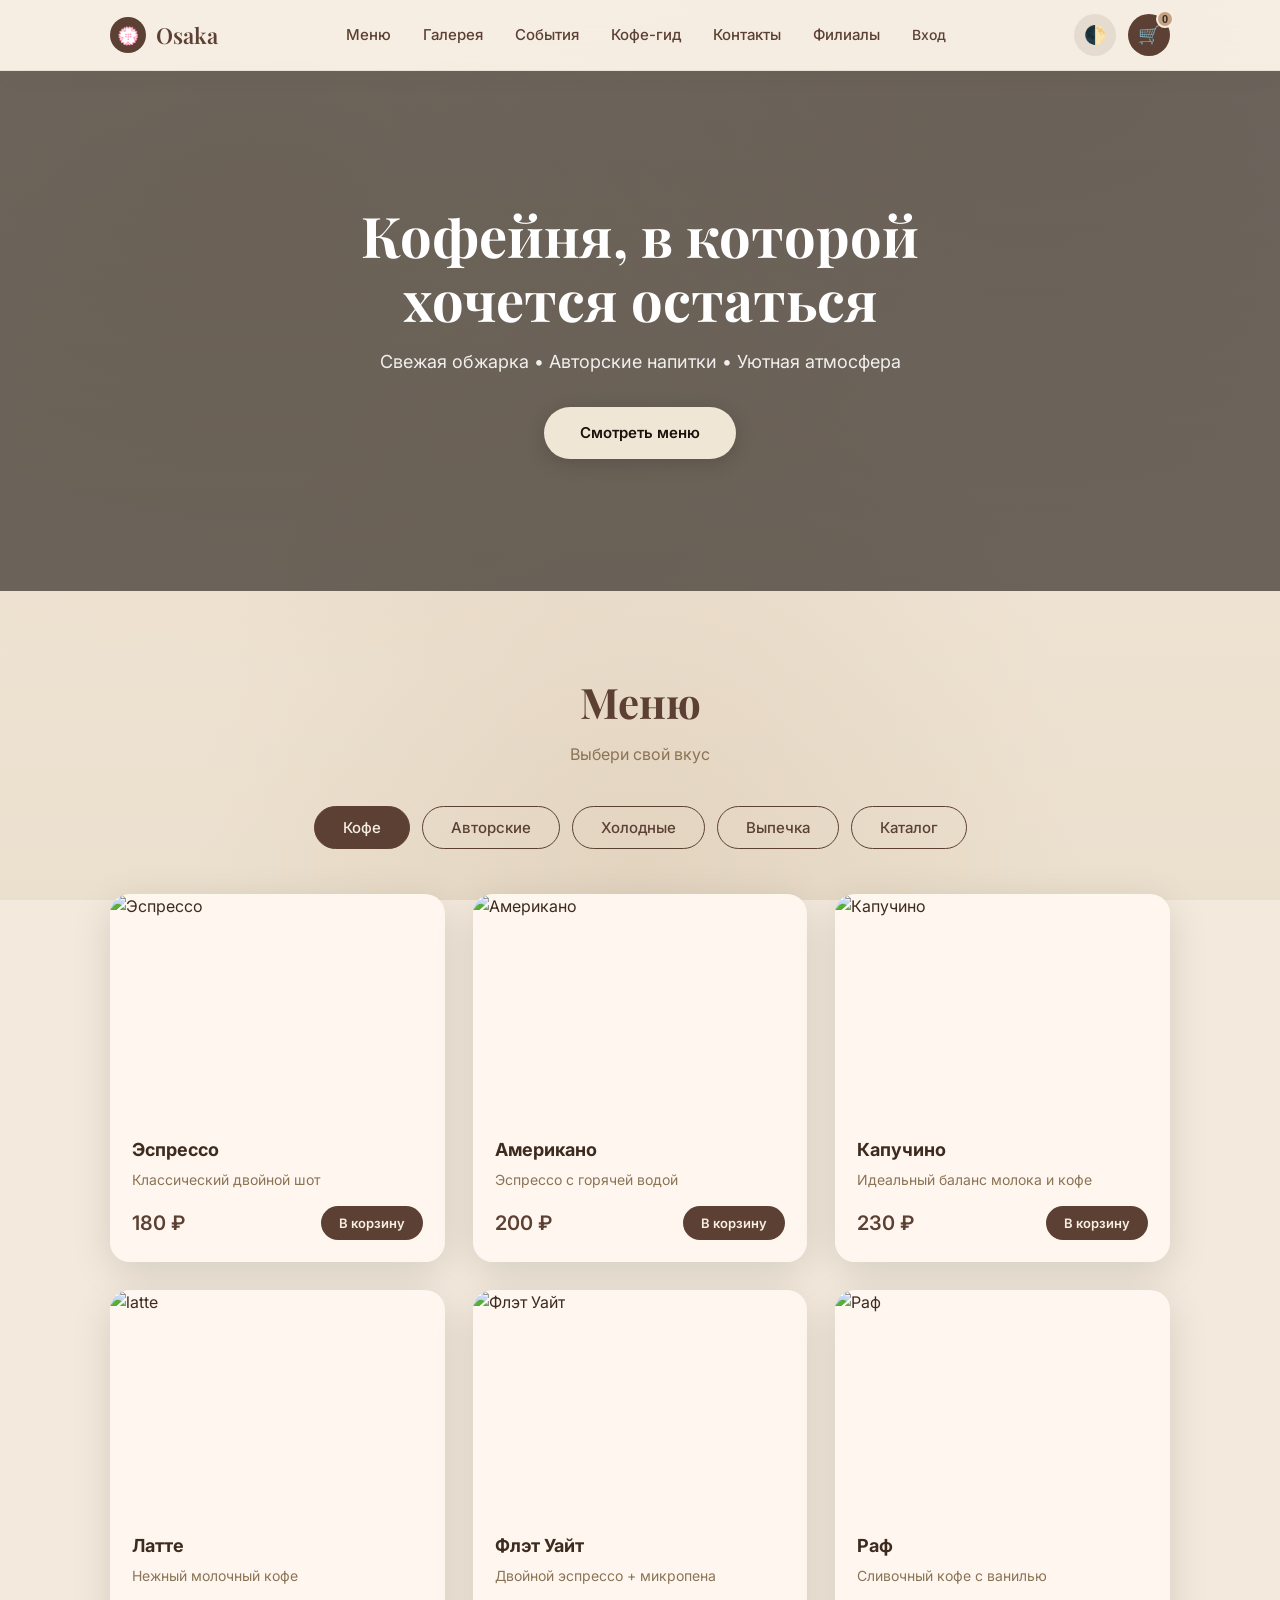
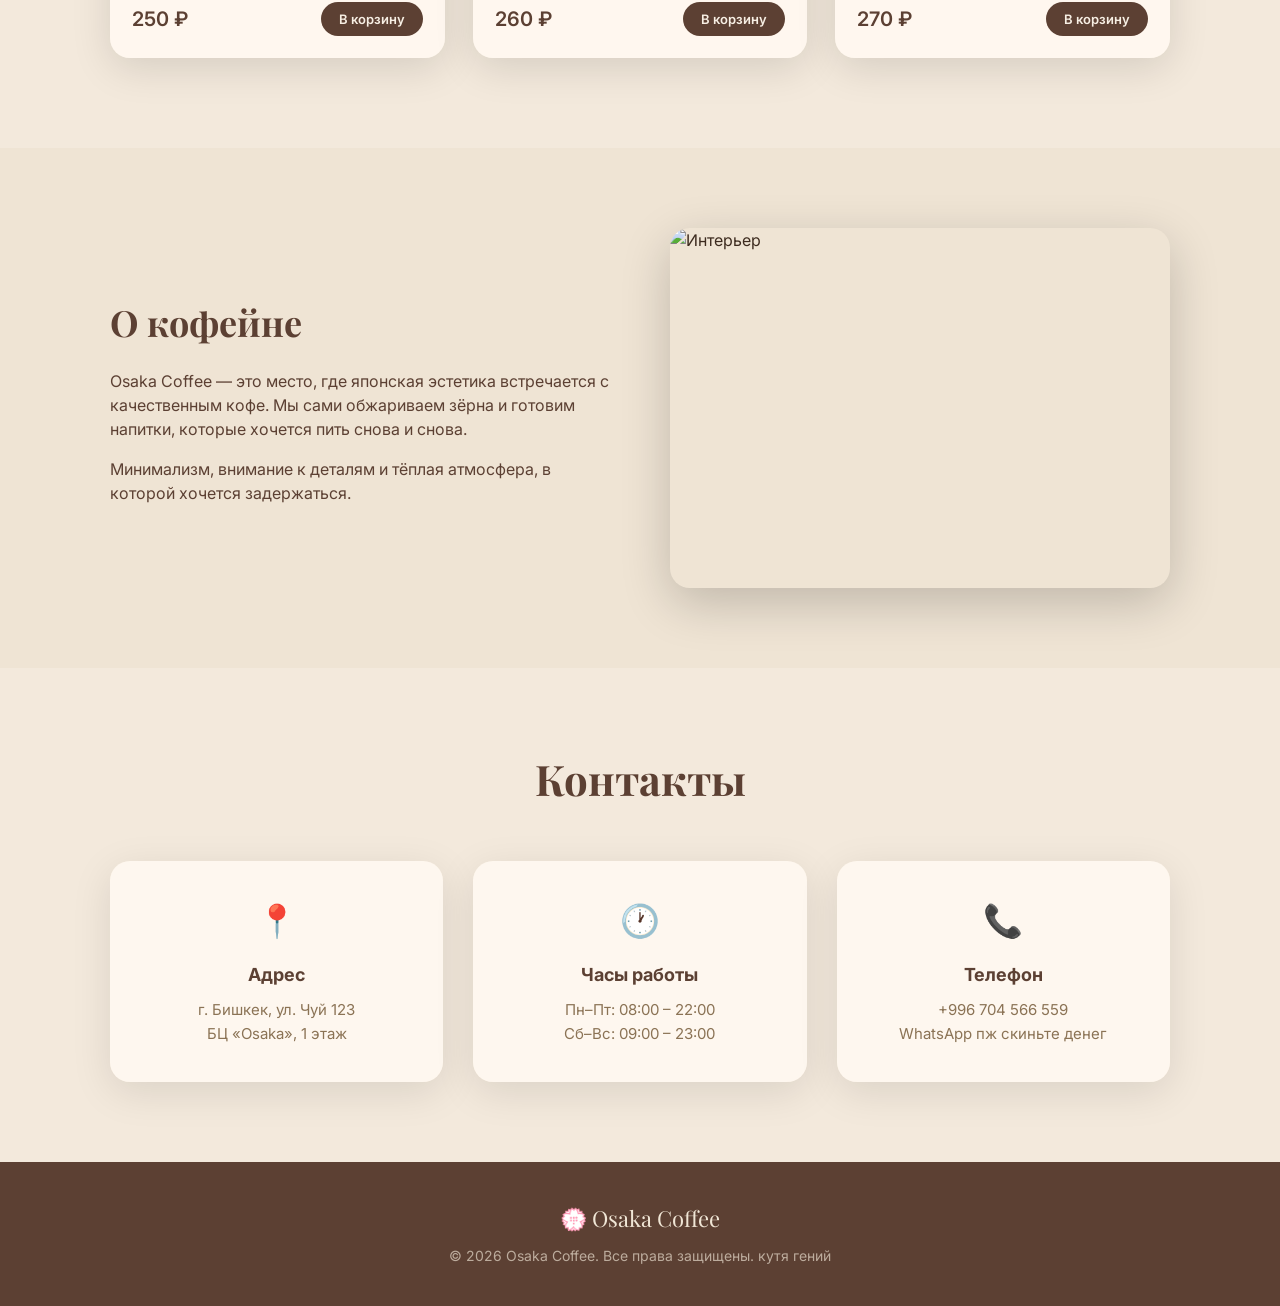
==== index.html @ 957a62d0 "Add login link to navigation in index.html" ====
<!-- работали Эрлан и Кутя-->
<!DOCTYPE html>
<html lang="ru">
<head>
    <meta charset="UTF-8">
    <meta name="viewport" content="width=device-width, initial-scale=1.0">
    <title>Osaka Coffee</title>
    <link href="https://fonts.googleapis.com/css2?family=Playfair+Display:wght@500;600;700&family=Inter:wght@400;500;600&display=swap" rel="stylesheet">
    <link rel="stylesheet" href="style.css">
</head>
<body class="light">

    <!-- Шапка -->
    <header class="header">
        <div class="container header-inner">
            <a href="#" class="logo" id="logo">
                <div class="logo-icon">💮</div>
                <div class="logo-text">Osaka</div>
            </a>

           <nav class="nav" id="nav">
                <a href="#menu" class="nav-link">Меню</a>
                <a href="gallery.html" class="nav-link">Галерея</a>
                <a href="events.html" class="nav-link">События</a>
                <a href="guide.html" class="nav-link">Кофе-гид</a>
                <a href="#contacts" class="nav-link">Контакты</a>
               <a href="branches.html" class="nav-link">Филиалы</a>
               <a href="login.html" class="nav-link" id="auth-link" style="font-size:14px;">Вход</a>
            </nav>

            <div class="header-right">
                <button class="theme-btn" id="theme-btn" title="Сменить тему">🌓</button>

                <button class="cart-btn" id="cart-btn">
                    <span>🛒</span>
                    <span class="cart-count" id="cart-count">0</span>
                </button>

                <button class="burger" id="burger" aria-label="Меню">
                    <span></span>
                    <span></span>
                    <span></span>
                </button>
            </div>
        </div>
    </header>

    <section class="hero">
        <div class="container hero-content">
            <h1><strong>Кофейня, в которой<br>хочется остаться</strong></h1>
            <p>Свежая обжарка • Авторские напитки • Уютная атмосфера</p>
            <a href="#menu" class="btn btn-primary">Смотреть меню</a>
        </div>
    </section>

    <section class="menu-section" id="menu">
        <div class="container">
            <h2 class="section-title">Меню</h2>
            <p class="section-subtitle">Выбери свой вкус</p>

            <div class="tabs">
                <button class="tab active" data-tab="coffee">Кофе</button>
                <button class="tab" data-tab="signature">Авторские</button>
                <button class="tab" data-tab="cold">Холодные</button>
                <button class="tab" data-tab="food">Выпечка</button>
                <button class="tab" data-tab="catalog">Каталог</button>
            </div>

            <!-- Кофе -->
            <div class="tab-content active" id="coffee">
                <div class="menu-grid">
                    <div class="card" data-name="Эспрессо" data-desc="Классический двойной шот эспрессо. Насыщенный, плотный, с богатой крема." data-price="180 ₽" data-img="https://images.unsplash.com/photo-1514432324607-a09d9b4aefdd?w=800&h=800&fit=crop">
                        <div class="card-img"><img src="https://images.unsplash.com/photo-1514432324607-a09d9b4aefdd?w=800&h=800&fit=crop" alt="Эспрессо"></div>
                        <div class="card-body">
                            <h3>Эспрессо</h3>
                            <p>Классический двойной шот</p>
                            <div class="card-footer">
                                <div class="price">180 ₽</div>
                                <button class="btn btn-sm add-to-cart">В корзину</button>
                            </div>
                        </div>
                    </div>

                    <div class="card" data-name="Американо" data-desc="Эспрессо, разбавленный горячей водой. Мягкий и чистый вкус." data-price="200 ₽" data-img="https://images.unsplash.com/photo-1497935586351-b67a49e012bf?w=800&h=800&fit=crop">
                        <div class="card-img"><img src="https://images.unsplash.com/photo-1497935586351-b67a49e012bf?w=800&h=800&fit=crop" alt="Американо"></div>
                        <div class="card-body">
                            <h3>Американо</h3>
                            <p>Эспрессо с горячей водой</p>
                            <div class="card-footer">
                                <div class="price">200 ₽</div>
                                <button class="btn btn-sm add-to-cart">В корзину</button>
                            </div>
                        </div>
                    </div>

                    <div class="card" data-name="Капучино" data-desc="Идеальный баланс эспрессо, молока и нежной пены." data-price="230 ₽" data-img="https://images.unsplash.com/photo-1572442388796-11668a67e53d?w=800&h=800&fit=crop">
                        <div class="card-img"><img src="https://images.unsplash.com/photo-1572442388796-11668a67e53d?w=800&h=800&fit=crop" alt="Капучино"></div>
                        <div class="card-body">
                            <h3>Капучино</h3>
                            <p>Идеальный баланс молока и кофе</p>
                            <div class="card-footer">
                                <div class="price">230 ₽</div>
                                <button class="btn btn-sm add-to-cart">В корзину</button>
                            </div>
                        </div>
                    </div>

                    <div class="card" data-name="Латте" data-desc="Мягкий и сливочный. Больше молока, меньше интенсивности." data-price="250 ₽" data-img="https://6ad4bf07106919c03a914ec5.imgix.net/sandbox/images%20(5).jfif?h=1068">
                        <div class="card-img"><img src="https://6ad4bf07106919c03a914ec5.imgix.net/sandbox/images%20(5).jfif?h=1068" alt="latte" height="1068" /></div>
                        <div class="card-body">
                            <h3>Латте</h3>
                            <p>Нежный молочный кофе</p>
                            <div class="card-footer">
                                <div class="price">250 ₽</div>
                                <button class="btn btn-sm add-to-cart">В корзину</button>
                            </div>
                        </div>
                    </div>

                    <div class="card" data-name="Флэт Уайт" data-desc="Двойной эспрессо и тонкая бархатистая микропена." data-price="260 ₽" data-img="https://images.unsplash.com/photo-1541167760496-1628856ab772?w=800&h=800&fit=crop">
                        <div class="card-img"><img src="https://images.unsplash.com/photo-1541167760496-1628856ab772?w=800&h=800&fit=crop" alt="Флэт Уайт"></div>
                        <div class="card-body">
                            <h3>Флэт Уайт</h3>
                            <p>Двойной эспрессо + микропена</p>
                            <div class="card-footer">
                                <div class="price">260 ₽</div>
                                <button class="btn btn-sm add-to-cart">В корзину</button>
                            </div>
                        </div>
                    </div>

                    <div class="card" data-name="Раф" data-desc="Сливочный кофе с ванилью. Готовится на основе эспрессо и сливок." data-price="270 ₽" data-img="https://images.unsplash.com/photo-1570968915860-54d5c301fa9f?w=800&h=800&fit=crop">
                        <div class="card-img"><img src="https://images.unsplash.com/photo-1570968915860-54d5c301fa9f?w=800&h=800&fit=crop" alt="Раф"></div>
                        <div class="card-body">
                            <h3>Раф</h3>
                            <p>Сливочный кофе с ванилью</p>
                            <div class="card-footer">
                                <div class="price">270 ₽</div>
                                <button class="btn btn-sm add-to-cart">В корзину</button>
                            </div>
                        </div>
                    </div>
                </div>
            </div>

            <!-- Авторские -->
            <div class="tab-content" id="signature">
                <div class="menu-grid">
                    <div class="card" data-name="Латте «Карамель»" data-desc="Латте с домашней солёной карамелью. Сладкий и глубокий вкус." data-price="280 ₽" data-img="https://images.unsplash.com/photo-1572442388796-11668a67e53d?w=800&h=800&fit=crop">
                        <div class="card-img"><img src="https://images.unsplash.com/photo-1572442388796-11668a67e53d?w=800&h=800&fit=crop" alt="Латте Карамель"></div>
                        <div class="card-body">
                            <h3>Латте «Карамель»</h3>
                            <p>С домашней солёной карамелью</p>
                            <div class="card-footer">
                                <div class="price">280 ₽</div>
                                <button class="btn btn-sm add-to-cart">В корзину</button>
                            </div>
                        </div>
                    </div>

                    <div class="card" data-name="Мокко" data-desc="Эспрессо, молоко и настоящий шоколад." data-price="300 ₽" data-img="https://6ad4bf07106919c03a914ec5.imgix.net/sandbox/images%20(4).jfif?h=1068" height="1068">
                        <div class="card-img"><img src="https://6ad4bf07106919c03a914ec5.imgix.net/sandbox/images%20(4).jfif?h=1068" height="1068"  alt="Мокко"></div>
                        <div class="card-body">
                            <h3>Мокко</h3>
                            <p>Эспрессо, молоко и шоколад</p>
                            <div class="card-footer">
                                <div class="price">300 ₽</div>
                                <button class="btn btn-sm add-to-cart">В корзину</button>
                            </div>
                        </div>
                    </div>

                    <div class="card" data-name="Матча Латте" data-desc="Японский чай матча премиум с молоком." data-price="290 ₽" data-img="https://images.unsplash.com/photo-1536256263959-770b48d82b0a?w=800&h=800&fit=crop">
                        <div class="card-img"><img src="https://images.unsplash.com/photo-1536256263959-770b48d82b0a?w=800&h=800&fit=crop" alt="Матча Латте"></div>
                        <div class="card-body">
                            <h3>Матча Латте</h3>
                            <p>Японский чай матча премиум</p>
                            <div class="card-footer">
                                <div class="price">290 ₽</div>
                                <button class="btn btn-sm add-to-cart">В корзину</button>
                            </div>
                        </div>
                    </div>

                    <div class="card" data-name="Лавандовый Раф" data-desc="Сливочный раф с натуральной лавандой." data-price="310 ₽" data-img="https://images.unsplash.com/photo-1461023058943-07fcbe16d735?w=800&h=800&fit=crop">
                        <div class="card-img"><img src="https://images.unsplash.com/photo-1461023058943-07fcbe16d735?w=800&h=800&fit=crop" alt="Лавандовый Раф"></div>
                        <div class="card-body">
                            <h3>Лавандовый Раф</h3>
                            <p>С лавандовым сиропом</p>
                            <div class="card-footer">
                                <div class="price">310 ₽</div>
                                <button class="btn btn-sm add-to-cart">В корзину</button>
                            </div>
                        </div>
                    </div>
                </div>
            </div>

            <!-- Холодные -->
            <div class="tab-content" id="cold">
                <div class="menu-grid">
                    <div class="card" data-name="Айс Латте" data-desc="Холодный латте со льдом. Лёгкий и освежающий." data-price="270 ₽" data-img="https://images.unsplash.com/photo-1517701550927-30cf4ba1dba5?w=800&h=800&fit=crop">
                        <div class="card-img"><img src="https://images.unsplash.com/photo-1517701550927-30cf4ba1dba5?w=800&h=800&fit=crop" alt="Айс Латте"></div>
                        <div class="card-body">
                            <h3>Айс Латте</h3>
                            <p>Холодный латте со льдом</p>
                            <div class="card-footer">
                                <div class="price">270 ₽</div>
                                <button class="btn btn-sm add-to-cart">В корзину</button>
                            </div>
                        </div>
                    </div>

                    <div class="card" data-name="Бамбл" data-desc="Эспрессо + апельсиновый сок + лёд." data-price="290 ₽" data-img="https://images.unsplash.com/photo-1556679343-c7306c1976bc?w=800&h=800&fit=crop">
                        <div class="card-img"><img src="https://images.unsplash.com/photo-1556679343-c7306c1976bc?w=800&h=800&fit=crop" alt="Бамбл"></div>
                        <div class="card-body">
                            <h3>Бамбл</h3>
                            <p>Эспрессо и апельсиновый сок</p>
                            <div class="card-footer">
                                <div class="price">290 ₽</div>
                                <button class="btn btn-sm add-to-cart">В корзину</button>
                            </div>
                        </div>
                    </div>

                    <div class="card" data-name="Эспрессо Тоник" data-desc="Эспрессо с тоником и льдом. Горько-свежий." data-price="280 ₽" data-img="https://images.unsplash.com/photo-1495474472287-4d71bcdd2085?w=800&h=800&fit=crop">
                        <div class="card-img"><img src="https://images.unsplash.com/photo-1495474472287-4d71bcdd2085?w=800&h=800&fit=crop" alt="Эспрессо Тоник"></div>
                        <div class="card-body">
                            <h3>Эспрессо Тоник</h3>
                            <p>Кофе с тоником</p>
                            <div class="card-footer">
                                <div class="price">280 ₽</div>
                                <button class="btn btn-sm add-to-cart">В корзину</button>
                            </div>
                        </div>
                    </div>

                    <div class="card" data-name="Колд Брю" data-desc="Холодное заваривание 12 часов. Мягкий и сладковатый." data-price="300 ₽" data-img="https://6ad4bf07106919c03a914ec5.imgix.net/sandbox/images%20(6).jfif?h=1068">
                        <div class="card-img"><img src="https://6ad4bf07106919c03a914ec5.imgix.net/sandbox/images%20(6).jfif?h=1068" alt="cold brew" height="1068" /></div>
                        <div class="card-body">
                            <h3>Колд Брю</h3>
                            <p>Холодное заваривание 12 часов</p>
                            <div class="card-footer">
                                <div class="price">300 ₽</div>
                                <button class="btn btn-sm add-to-cart">В корзину</button>
                            </div>
                        </div>
                    </div>
                </div>
            </div>

            <!-- Выпечка -->
<div class="tab-content" id="food">
    <div class="menu-grid">

        <div class="card" data-name="Круассан классический" data-desc="Свежий слоёный круассан с хрустящей корочкой. Идеально к утреннему кофе." data-price="190 ₽" data-img="https://images.unsplash.com/photo-1555507036-ab1f4038808a?w=800&h=800&fit=crop">
            <div class="card-img"><img src="https://images.unsplash.com/photo-1555507036-ab1f4038808a?w=800&h=800&fit=crop" alt="Круассан"></div>
            <div class="card-body">
                <h3>Круассан классический</h3>
                <p>Свежая выпечка</p>
                <div class="card-footer">
                    <div class="price">190 ₽</div>
                    <button class="btn btn-sm add-to-cart">В корзину</button>
                </div>
            </div>
        </div>

        <div class="card" data-name="Круассан с миндалём" data-desc="Круассан с миндальным кремом и лепестками миндаля." data-price="240 ₽" data-img="https://images.unsplash.com/photo-1623334044303-241021148421?w=800&h=800&fit=crop">
            <div class="card-img"><img src="https://6ad4bf07106919c03a914ec5.imgix.net/sandbox/images%20(7).jfif" alt="Миндальный круассан"></div>
            <div class="card-body">
                <h3>Круассан с миндалём</h3>
                <p>С миндальным кремом</p>
                <div class="card-footer">
                    <div class="price">240 ₽</div>
                    <button class="btn btn-sm add-to-cart">В корзину</button>
                </div>
            </div>
        </div>

        <div class="card" data-name="Синабон" data-desc="Мягкая булочка с корицей и сливочной глазурью." data-price="260 ₽" data-img="https://images.unsplash.com/photo-1509365465985-25d11c17e812?w=800&h=800&fit=crop">
            <div class="card-img"><img src="https://images.unsplash.com/photo-1509365465985-25d11c17e812?w=800&h=800&fit=crop" alt="Синабон"></div>
            <div class="card-body">
                <h3>Синабон</h3>
                <p>С корицей и глазурью</p>
                <div class="card-footer">
                    <div class="price">260 ₽</div>
                    <button class="btn btn-sm add-to-cart">В корзину</button>
                </div>
            </div>
        </div>

        <div class="card" data-name="Чизкейк Нью-Йорк" data-desc="Классический плотный чизкейк на песочной основе." data-price="320 ₽" data-img="https://images.unsplash.com/photo-1533134242443-d4fd215305ad?w=800&h=800&fit=crop">
            <div class="card-img"><img src="https://images.unsplash.com/photo-1533134242443-d4fd215305ad?w=800&h=800&fit=crop" alt="Чизкейк"></div>
            <div class="card-body">
                <h3>Чизкейк Нью-Йорк</h3>
                <p>Классический</p>
                <div class="card-footer">
                    <div class="price">320 ₽</div>
                    <button class="btn btn-sm add-to-cart">В корзину</button>
                </div>
            </div>
        </div>

        <div class="card" data-name="Брауни" data-desc="Шоколадный брауни с хрустящей корочкой и влажной серединой." data-price="220 ₽" data-img="https://images.unsplash.com/photo-1606313564200-e75d5e30476c?w=800&h=800&fit=crop">
            <div class="card-img"><img src="https://images.unsplash.com/photo-1606313564200-e75d5e30476c?w=800&h=800&fit=crop" alt="Брауни"></div>
            <div class="card-body">
                <h3>Брауни</h3>
                <p>Шоколадный</p>
                <div class="card-footer">
                    <div class="price">220 ₽</div>
                    <button class="btn btn-sm add-to-cart">В корзину</button>
                </div>
            </div>
        </div>

        <div class="card" data-name="Тирамису" data-desc="Классический итальянский десерт с маскарпоне и кофейной пропиткой." data-price="340 ₽" data-img="https://images.unsplash.com/photo-1571877227200-a0d98ea607e9?w=800&h=800&fit=crop">
            <div class="card-img"><img src="https://images.unsplash.com/photo-1571877227200-a0d98ea607e9?w=800&h=800&fit=crop" alt="Тирамису"></div>
            <div class="card-body">
                <h3>Тирамису</h3>
                <p>С маскарпоне</p>
                <div class="card-footer">
                    <div class="price">340 ₽</div>
                    <button class="btn btn-sm add-to-cart">В корзину</button>
                </div>
            </div>
        </div>

        <div class="card" data-name="Маффин черничный" data-desc="Нежный маффин с сочной черникой. Идеально к капучино." data-price="210 ₽" data-img="https://images.unsplash.com/photo-1607958996333-41aef7caefaa?w=800&h=800&fit=crop">
            <div class="card-img"><img src="https://images.unsplash.com/photo-1607958996333-41aef7caefaa?w=800&h=800&fit=crop" alt="Маффин"></div>
            <div class="card-body">
                <h3>Маффин черничный</h3>
                <p>С черникой</p>
                <div class="card-footer">
                    <div class="price">210 ₽</div>
                    <button class="btn btn-sm add-to-cart">В корзину</button>
                </div>
            </div>
        </div>

        <div class="card" data-name="Печенье шоколадное" data-desc="Хрустящее печенье с кусочками тёмного шоколада." data-price="150 ₽" data-img="https://images.unsplash.com/photo-1499636136210-6f4ee915583e?w=800&h=800&fit=crop">
            <div class="card-img"><img src="https://images.unsplash.com/photo-1499636136210-6f4ee915583e?w=800&h=800&fit=crop" alt="Печенье"></div>
            <div class="card-body">
                <h3>Печенье шоколадное</h3>
                <p>С кусочками шоколада</p>
                <div class="card-footer">
                    <div class="price">150 ₽</div>
                    <button class="btn btn-sm add-to-cart">В корзину</button>
                </div>
            </div>
        </div>

        <div class="card" data-name="Сэндвич с курицей" data-desc="Свежий сэндвич с курицей, овощами и соусом на чиабатте." data-price="290 ₽" data-img="https://images.unsplash.com/photo-1528735602780-2552fd46c7af?w=800&h=800&fit=crop">
            <div class="card-img"><img src="https://images.unsplash.com/photo-1528735602780-2552fd46c7af?w=800&h=800&fit=crop" alt="Сэндвич"></div>
            <div class="card-body">
                <h3>Сэндвич с курицей</h3>
                <p>На чиабатте</p>
                <div class="card-footer">
                    <div class="price">290 ₽</div>
                    <button class="btn btn-sm add-to-cart">В корзину</button>
                </div>
            </div>
        </div>

        <div class="card" data-name="Авокадо тост" data-desc="Тост с авокадо, яйцом пашот и микрозеленью." data-price="310 ₽" data-img="https://images.unsplash.com/photo-1482049016688-2d3e1b311543?w=800&h=800&fit=crop">
            <div class="card-img"><img src="https://images.unsplash.com/photo-1482049016688-2d3e1b311543?w=800&h=800&fit=crop" alt="Авокадо тост"></div>
            <div class="card-body">
                <h3>Авокадо тост</h3>
                <p>С яйцом пашот</p>
                <div class="card-footer">
                    <div class="price">310 ₽</div>
                    <button class="btn btn-sm add-to-cart">В корзину</button>
                </div>
            </div>
        </div>

        <div class="card" data-name="Панкейки" data-desc="Пышные панкейки с кленовым сиропом и ягодами." data-price="280 ₽" data-img="https://images.unsplash.com/photo-1567620905732-2d1ec7ab7445?w=800&h=800&fit=crop">
            <div class="card-img"><img src="https://images.unsplash.com/photo-1567620905732-2d1ec7ab7445?w=800&h=800&fit=crop" alt="Панкейки"></div>
            <div class="card-body">
                <h3>Панкейки</h3>
                <p>С ягодами и сиропом</p>
                <div class="card-footer">
                    <div class="price">280 ₽</div>
                    <button class="btn btn-sm add-to-cart">В корзину</button>
                </div>
            </div>
        </div>

        <div class="card" data-name="Французский тост" data-desc="Французский тост с карамелизированными бананами." data-price="270 ₽" data-img="https://images.unsplash.com/photo-1484723091739-30a097e8f929?w=800&h=800&fit=crop">
            <div class="card-img"><img src="https://images.unsplash.com/photo-1484723091739-30a097e8f929?w=800&h=800&fit=crop" alt="Французский тост"></div>
            <div class="card-body">
                <h3>Французский тост</h3>
                <p>С бананами</p>
                <div class="card-footer">
                    <div class="price">270 ₽</div>
                    <button class="btn btn-sm add-to-cart">В корзину</button>
                </div>
            </div>
        </div>

    </div>
</div>
            <!-- Каталог -->
            <div class="tab-content" id="catalog">
                <div class="menu-grid">
                    <div class="card" data-name="Эфиопия Yirgacheffe" data-desc="Светлая обжарка. Цветочные ноты, цитрус и высокая кислотность." data-price="890 ₽" data-img="https://6ad4bf07106919c03a914ec5.imgix.net/sandbox/ethiopian-yirgacheffe-coffee-strength-3-medium-roastbrown-bear-coffeebrowbeth8227-566747.webp?h=1068">
                        <div class="card-img"><img src="https://6ad4bf07106919c03a914ec5.imgix.net/sandbox/ethiopian-yirgacheffe-coffee-strength-3-medium-roastbrown-bear-coffeebrowbeth8227-566747.webp?h=1068" alt="зерна эфиопия" height="1068" /></div>
                        <div class="card-body">
                            <h3>Эфиопия Yirgacheffe</h3>
                            <p>250 г • Светлая обжарка</p>
                            <div class="card-footer">
                                <div class="price">890 ₽</div>
                                <button class="btn btn-sm add-to-cart">В корзину</button>
                            </div>
                        </div>
                    </div>

                    <div class="card" data-name="Колумбия Supremo" data-desc="Средняя обжарка. Шоколад, орех и карамель." data-price="790 ₽" data-img="https://images.unsplash.com/photo-1447933601403-0c6688de566e?w=800&h=800&fit=crop">
                        <div class="card-img"><img src="https://images.unsplash.com/photo-1447933601403-0c6688de566e?w=800&h=800&fit=crop" alt="Колумбия"></div>
                        <div class="card-body">
                            <h3>Колумбия Supremo</h3>
                            <p>250 г • Средняя обжарка</p>
                            <div class="card-footer">
                                <div class="price">790 ₽</div>
                                <button class="btn btn-sm add-to-cart">В корзину</button>
                            </div>
                        </div>
                    </div>

                    <div class="card" data-name="Бразилия Santos" data-desc="Тёмная обжарка. Плотный, с нотами какао." data-price="720 ₽" data-img="https://images.unsplash.com/photo-1610889556528-9a770e32642f?w=800&h=800&fit=crop">
                        <div class="card-img"><img src="https://images.unsplash.com/photo-1610889556528-9a770e32642f?w=800&h=800&fit=crop" alt="Бразилия"></div>
                        <div class="card-body">
                            <h3>Бразилия Santos</h3>
                            <p>250 г • Тёмная обжарка</p>
                            <div class="card-footer">
                                <div class="price">720 ₽</div>
                                <button class="btn btn-sm add-to-cart">В корзину</button>
                            </div>
                        </div>
                    </div>

                    <div class="card" data-name="Сироп «Ваниль»" data-desc="Натуральный ванильный сироп." data-price="450 ₽" data-img="https://6ad4bf07106919c03a914ec5.imgix.net/sandbox/syrup-vanilla-1.png?h=1068">
                        <div class="card-img"><img src="https://6ad4bf07106919c03a914ec5.imgix.net/sandbox/syrup-vanilla-1.png?h=1068" alt="Сироп Ваниль"></div>
                        <div class="card-body">
                            <h3>Сироп «Ваниль»</h3>
                            <p>1 л • Натуральный</p>
                            <div class="card-footer">
                                <div class="price">450 ₽</div>
                                <button class="btn btn-sm add-to-cart">В корзину</button>
                            </div>
                        </div>
                    </div>

                    <div class="card" data-name="Сироп «Карамель»" data-desc="Солёная карамель." data-price="480 ₽" data-img="https://6ad4bf07106919c03a914ec5.imgix.net/sandbox/images%20(1).jfif?h=1068" alt="caramel syrop" height="1068">
                        <div class="card-img"><img src="https://6ad4bf07106919c03a914ec5.imgix.net/sandbox/images%20(1).jfif?h=1068" alt="caramel syrop" height="1068" /></div>
                        <div class="card-body">
                            <h3>Сироп «Карамель»</h3>
                            <p>1 л • Солёная карамель</p>
                            <div class="card-footer">
                                <div class="price">480 ₽</div>
                                <button class="btn btn-sm add-to-cart">В корзину</button>
                            </div>
                        </div>
                    </div>

                    <div class="card" data-name="Матча премиум" data-desc="Церемониальный японский матча." data-price="1200 ₽" data-img="https://6ad4bf07106919c03a914ec5.imgix.net/sandbox/images%20(3).jfif?h=1068" alt="" height="1068" />
                        <div class="card-img"><img src="https://6ad4bf07106919c03a914ec5.imgix.net/sandbox/images%20(3).jfif?h=1068" alt="" height="1068" /></div>
                        <div class="card-body">
                            <h3>Матча премиум</h3>
                            <p>50 г • Ceremonial grade</p>
                            <div class="card-footer">
                                <div class="price">1200 ₽</div>
                                <button class="btn btn-sm add-to-cart">В корзину</button>
                            </div>
                        </div>
                    </div>
                </div>
            </div>

        </div>
    </section>

    <section class="about" id="about">
        <div class="container about-inner">
            <div class="about-text">
                <h2>О кофейне</h2>
                <p>Osaka Coffee — это место, где японская эстетика встречается с качественным кофе. Мы сами обжариваем зёрна и готовим напитки, которые хочется пить снова и снова.</p>
                <p>Минимализм, внимание к деталям и тёплая атмосфера, в которой хочется задержаться.</p>
            </div>
            <div class="about-img">
                <img src="https://images.unsplash.com/photo-1495474472287-4d71bcdd2085?w=900&h=700&fit=crop" alt="Интерьер">
            </div>
        </div>
    </section>

    <section class="contacts" id="contacts">
        <div class="container">
            <h2 class="section-title">Контакты</h2>
            <div class="contacts-grid">
                <div class="contact-card">
                    <div class="contact-icon">📍</div>
                    <h3>Адрес</h3>
                    <p>г. Бишкек, ул. Чуй 123<br>БЦ «Osaka», 1 этаж</p>
                </div>
                <div class="contact-card">
                    <div class="contact-icon">🕐</div>
                    <h3>Часы работы</h3>
                    <p>Пн–Пт: 08:00 – 22:00<br>Сб–Вс: 09:00 – 23:00</p>
                </div>
                <div class="contact-card">
                    <div class="contact-icon">📞</div>
                    <h3>Телефон</h3>
                    <p>+996 704 566 559<br>WhatsApp пж скиньте денег</p>
                </div>
            </div>
        </div>
    </section>

    <footer class="footer">
        <div class="container">
            <div class="footer-logo">💮 Osaka Coffee</div>
            <p>© 2026 Osaka Coffee. Все права защищены. кутя гений</p>
        </div>
    </footer>

    <!-- Модалка -->
    <div class="modal-overlay" id="modal">
        <div class="modal">
            <button class="modal-close" id="modal-close">×</button>
            <div class="modal-content">
                <div class="modal-img">
                    <img id="modal-img" src="" alt="">
                </div>
                <div class="modal-body">
                    <h2 id="modal-title"></h2>
                    <div class="modal-price" id="modal-price"></div>
                    <p id="modal-desc"></p>
                    <button class="btn btn-sm add-to-cart" id="modal-add">В корзину</button>
                </div>
            </div>
        </div>
    </div>
<div class="cart-overlay" id="cart-overlay">
    <div class="cart-sidebar">
        <div class="cart-header">
            <h3>Корзина</h3>
            <button class="cart-close" id="cart-close">×</button>
        </div>

        <div class="cart-items" id="cart-items">
            <!-- товары будут добавляться сюда -->
        </div>

        <div class="cart-footer">
            <div class="cart-total">
                <span>Итого:</span>
                <strong id="cart-total">0 ₽</strong>
            </div>
            <button class="btn btn-primary cart-checkout" id="cart-checkout">Оформить заказ</button>
        </div>
    </div>
</div>
    <!-- Чек -->
<div class="receipt-overlay" id="receipt-overlay">
    <div class="receipt">
        <div class="receipt-header">
            <div class="receipt-logo">💮 Osaka Coffee</div>
            <div class="receipt-title">Чек заказа</div>
        </div>
        <div class="receipt-body" id="receipt-body"></div>
        <div class="receipt-total">
            <span>Итого</span>
            <strong id="receipt-total">0 ₽</strong>
        </div>
        <div class="receipt-footer">
            <p>Спасибо за заказ!</p>
            <p class="receipt-note">Мы свяжемся с вами для подтверждения</p>
            <button class="btn btn-primary" id="receipt-close">Закрыть</button>
        </div>
    </div>
</div>
    <script src="script.js"></script>
</body>
</html>
---- style.css ----
/* ===== работали Эрлан и Илим ===== */
* {
    margin: 0;
    padding: 0;
    box-sizing: border-box;
}

html {
    scroll-behavior: smooth;
}

body {
    font-family: 'Inter', sans-serif;
    color: #3d2b1f;
    line-height: 1.5;
    min-height: 100vh;
    background-attachment: fixed;
}

/* ===== Светлая тема ===== */
body.light {
    background-color: #f3e9dc;
    background-image: 
        radial-gradient(ellipse at 20% 20%, rgba(210, 180, 140, 0.25) 0%, transparent 50%),
        radial-gradient(ellipse at 80% 0%, rgba(180, 140, 100, 0.18) 0%, transparent 45%),
        radial-gradient(ellipse at 50% 100%, rgba(160, 120, 80, 0.12) 0%, transparent 50%),
        linear-gradient(180deg, #f7efe4 0%, #f0e4d4 50%, #ebe0ce 100%);
}

body.light .header {
    background: rgba(247, 239, 228, 0.9);
    border-bottom: 1px solid rgba(92, 64, 51, 0.08);
    box-shadow: 0 4px 20px rgba(92, 64, 51, 0.05);
}

body.light .logo-text,
body.light .nav-link {
    color: #5c4033;
}

body.light .nav-link::after {
    background: #5c4033;
}

body.light .logo-icon {
    background: #5c4033;
    color: #fff;
}

body.light .burger span {
    background: #5c4033;
}

body.light .section-title {
    color: #5c4033;
}

body.light .section-subtitle {
    color: #8b7355;
}

body.light .tab {
    border-color: #5c4033;
    color: #5c4033;
}

body.light .tab:hover {
    background: rgba(92, 64, 51, 0.08);
}

body.light .tab.active {
    background: #5c4033;
    color: #f7efe4;
}

body.light .about {
    background: #efe4d4;
}

body.light .about-text h2,
body.light .about-text p {
    color: #5c4033;
}

body.light .footer {
    background: #5c4033;
}

body.light .theme-btn {
    background: rgba(92, 64, 51, 0.1);
}

body.light .cart-btn {
    background: #5c4033;
    color: #f7efe4;
}

body.light .cart-count {
    background: #c4a484;
    color: #3d2b1f;
    border-color: #f7efe4;
}

/* ===== Тёмная тема ===== */
body.dark {
    background-color: #1a120b;
    background-image: 
        radial-gradient(ellipse 100% 80% at 50% -30%, rgba(255, 236, 210, 0.22) 0%, transparent 55%),
        radial-gradient(ellipse 70% 50% at 100% 20%, rgba(180, 130, 80, 0.12) 0%, transparent 50%),
        radial-gradient(ellipse 60% 40% at 0% 90%, rgba(140, 90, 50, 0.1) 0%, transparent 50%),
        linear-gradient(165deg, #2a1f16 0%, #1f1610 40%, #18120c 100%);
}

body.dark .header {
    background: rgba(30, 22, 15, 0.85);
    border-bottom: 1px solid rgba(255, 236, 210, 0.08);
    box-shadow: 0 4px 30px rgba(0, 0, 0, 0.25);
}

body.dark .logo-text,
body.dark .nav-link {
    color: #f0e6d6;
}

body.dark .nav-link::after {
    background: #e8d5b8;
}

body.dark .logo-icon {
    background: #c4a484;
    color: #1a120b;
}

body.dark .burger span {
    background: #f0e6d6;
}

body.dark .section-title {
    color: #f0e6d6;
}

body.dark .section-subtitle {
    color: #b9a48a;
}

body.dark .tab {
    border-color: #c4a484;
    color: #e8d5b8;
}

body.dark .tab:hover {
    background: rgba(196, 164, 132, 0.15);
}

body.dark .tab.active {
    background: #c4a484;
    color: #1a120b;
}

body.dark .about {
    background: rgba(40, 30, 22, 0.55);
}

body.dark .about-text h2 {
    color: #f0e6d6;
}

body.dark .about-text p {
    color: #d4c4b0;
}

body.dark .footer {
    background: #120c08;
}

body.dark .theme-btn {
    background: rgba(196, 164, 132, 0.2);
}

body.dark .cart-btn {
    background: #c4a484;
    color: #1a120b;
}

body.dark .cart-count {
    background: #5c4033;
    color: #f7efe4;
    border-color: #1a120b;
}

.container {
    max-width: 1100px;
    margin: 0 auto;
    padding: 0 20px;
}

/* ===== Кнопки ===== */
.btn {
    display: inline-flex;
    align-items: center;
    justify-content: center;
    border: none;
    cursor: pointer;
    font-family: inherit;
    font-weight: 600;
    text-decoration: none;
    transition: all 0.25s ease;
    user-select: none;
}

.btn-primary {
    background: #f0e6d6;
    color: #1a120b;
    padding: 15px 36px;
    border-radius: 50px;
    font-size: 15px;
    box-shadow: 0 4px 20px rgba(0,0,0,0.15);
}

.btn-primary:hover {
    transform: translateY(-3px);
    box-shadow: 0 10px 30px rgba(0,0,0,0.25);
    background: #fff;
}

.btn-sm {
    background: #5c4033;
    color: #f7efe4;
    padding: 9px 18px;
    border-radius: 30px;
    font-size: 13px;
}

.btn-sm:hover {
    background: #3d2b1f;
    transform: translateY(-2px);
}

.btn-sm.added {
    background: #2e7d32;
    pointer-events: none;
}

/* ===== Шапка ===== */
.header {
    backdrop-filter: blur(16px);
    -webkit-backdrop-filter: blur(16px);
    position: sticky;
    top: 0;
    z-index: 100;
}

.header-inner {
    position: relative;
    display: flex;
    justify-content: space-between;
    align-items: center;
    height: 70px;
}

.logo {
    display: flex;
    align-items: center;
    gap: 10px;
    text-decoration: none;
    color: inherit;
    cursor: pointer;
    transition: opacity 0.2s;
}

.logo:hover {
    opacity: 0.85;
}

.logo-icon {
    width: 36px;
    height: 36px;
    border-radius: 50%;
    display: flex;
    align-items: center;
    justify-content: center;
    font-size: 18px;
}

.logo-text {
    font-family: 'Playfair Display', serif;
    font-size: 22px;
    font-weight: 600;
}

.nav {
    display: flex;
    gap: 32px;
}

.nav-link {
    text-decoration: none;
    font-weight: 500;
    font-size: 15px;
    position: relative;
    padding: 4px 0;
}

.nav-link::after {
    content: '';
    position: absolute;
    bottom: 0;
    left: 0;
    width: 0;
    height: 2px;
    transition: width 0.25s ease;
}

.nav-link:hover::after {
    width: 100%;
}

.header-right {
    display: flex;
    align-items: center;
    gap: 12px;
}

.theme-btn {
    width: 42px;
    height: 42px;
    border-radius: 50%;
    border: none;
    cursor: pointer;
    font-size: 18px;
    display: flex;
    align-items: center;
    justify-content: center;
    transition: all 0.25s;
}

.theme-btn:hover {
    transform: scale(1.06);
}

.cart-btn {
    position: relative;
    border: none;
    cursor: pointer;
    width: 42px;
    height: 42px;
    border-radius: 50%;
    display: flex;
    align-items: center;
    justify-content: center;
    font-size: 18px;
    transition: transform 0.2s, background 0.2s;
}

.cart-btn:hover {
    transform: scale(1.06);
}

.cart-count {
    position: absolute;
    top: -4px;
    right: -4px;
    font-size: 11px;
    font-weight: 700;
    min-width: 18px;
    height: 18px;
    border-radius: 50%;
    display: flex;
    align-items: center;
    justify-content: center;
    padding: 0 4px;
    border: 2px solid transparent;
}

.burger {
    display: none;
    flex-direction: column;
    gap: 5px;
    background: none;
    border: none;
    cursor: pointer;
    padding: 6px;
}

.burger span {
    display: block;
    width: 24px;
    height: 2px;
    transition: all 0.3s ease;
}

.burger.active span:nth-child(1) {
    transform: translateY(7px) rotate(45deg);
}

.burger.active span:nth-child(2) {
    opacity: 0;
}

.burger.active span:nth-child(3) {
    transform: translateY(-7px) rotate(-45deg);
}

@media (max-width: 860px) {
    .nav {
        position: absolute;
        top: calc(100% + 12px);
        left: 0;
        right: 0;
        display: flex;
        flex-direction: column;
        gap: 18px;
        padding: 18px 20px;
        border-radius: 18px;
        background: rgba(247, 239, 228, 0.98);
        border: 1px solid rgba(92, 64, 51, 0.08);
        box-shadow: 0 18px 38px rgba(37, 28, 22, 0.12);
        opacity: 0;
        visibility: hidden;
        pointer-events: none;
        transform: translateY(-12px);
        transition: all 0.25s ease;
    }

    body.dark .nav {
        background: rgba(30, 22, 15, 0.97);
        border-color: rgba(255, 236, 210, 0.08);
    }

    .nav.open {
        opacity: 1;
        visibility: visible;
        pointer-events: auto;
        transform: translateY(0);
    }

    .burger {
        display: flex;
    }
}

/* ===== Герой ===== */
.hero {
    height: 520px;
    background: linear-gradient(rgba(20, 14, 10, 0.6), rgba(20, 14, 10, 0.6)),
                url('https://images.unsplash.com/photo-1495474472287-4d71bcdd2085?w=1600&h=900&fit=crop') center/cover;
    display: flex;
    align-items: center;
    color: white;
    text-align: center;
}

.hero-content h1 {
    font-family: 'Playfair Display', serif;
    font-size: 56px;
    font-weight: 700;
    line-height: 1.15;
    margin-bottom: 16px;
}

.hero-content p {
    font-size: 18px;
    opacity: 0.9;
    margin-bottom: 32px;
}

/* ===== Меню ===== */
.menu-section {
    padding: 80px 0 90px;
}

.section-title {
    font-family: 'Playfair Display', serif;
    font-size: 42px;
    text-align: center;
    margin-bottom: 8px;
}

.section-subtitle {
    text-align: center;
    margin-bottom: 40px;
    font-size: 16px;
}

.tabs {
    display: flex;
    justify-content: center;
    gap: 12px;
    margin-bottom: 45px;
    flex-wrap: wrap;
}

.tab {
    background: transparent;
    border: 1.5px solid;
    padding: 11px 28px;
    border-radius: 50px;
    font-size: 15px;
    font-weight: 500;
    cursor: pointer;
    transition: all 0.25s ease;
    font-family: inherit;
}

.tab-content {
    display: none;
}

.tab-content.active {
    display: block;
    animation: fadeIn 0.35s ease;
}

@keyframes fadeIn {
    from { opacity: 0; transform: translateY(10px); }
    to { opacity: 1; transform: translateY(0); }
}

.menu-grid {
    display: grid;
    grid-template-columns: repeat(3, 1fr);
    gap: 28px;
}

.card {
    background: rgba(255, 248, 240, 0.97);
    border-radius: 20px;
    overflow: hidden;
    box-shadow: 0 10px 40px rgba(0, 0, 0, 0.12);
    transition: transform 0.25s, box-shadow 0.25s;
    cursor: pointer;
}

.card:hover {
    transform: translateY(-6px);
    box-shadow: 0 18px 50px rgba(0, 0, 0, 0.18);
}

.card-img {
    height: 220px;
    overflow: hidden;
}

.card-img img {
    width: 100%;
    height: 100%;
    object-fit: cover;
    transition: transform 0.4s;
}

.card:hover .card-img img {
    transform: scale(1.05);
}

.card-body {
    padding: 22px;
}

.card-body h3 {
    font-size: 18px;
    margin-bottom: 6px;
    color: #3d2b1f;
}

.card-body p {
    font-size: 14px;
    color: #8b7355;
    margin-bottom: 16px;
}

.card-footer {
    display: flex;
    justify-content: space-between;
    align-items: center;
}

.price {
    font-size: 20px;
    font-weight: 600;
    color: #5c4033;
}

/* ===== О нас ===== */
.about {
    padding: 80px 0;
}

.about-inner {
    display: grid;
    grid-template-columns: 1fr 1fr;
    gap: 60px;
    align-items: center;
}

.about-text h2 {
    font-family: 'Playfair Display', serif;
    font-size: 36px;
    margin-bottom: 20px;
}

.about-text p {
    margin-bottom: 16px;
    font-size: 16px;
}

.about-img {
    border-radius: 20px;
    overflow: hidden;
    box-shadow: 0 15px 50px rgba(0, 0, 0, 0.2);
}

.about-img img {
    width: 100%;
    height: 360px;
    object-fit: cover;
    display: block;
}

/* ===== Контакты ===== */
.contacts {
    padding: 80px 0;
}

.contacts-grid {
    display: grid;
    grid-template-columns: repeat(3, 1fr);
    gap: 30px;
    margin-top: 50px;
}

.contact-card {
    background: rgba(255, 248, 240, 0.96);
    border-radius: 20px;
    padding: 36px 28px;
    text-align: center;
    box-shadow: 0 10px 40px rgba(0, 0, 0, 0.1);
    transition: transform 0.25s;
}

.contact-card:hover {
    transform: translateY(-4px);
}

.contact-icon {
    font-size: 32px;
    margin-bottom: 16px;
}

.contact-card h3 {
    font-size: 18px;
    margin-bottom: 10px;
    color: #5c4033;
}

.contact-card p {
    font-size: 15px;
    color: #8b7355;
    line-height: 1.6;
}

/* ===== Футер ===== */
.footer {
    color: #f0e6d6;
    padding: 40px 0;
    text-align: center;
}

.footer-logo {
    font-family: 'Playfair Display', serif;
    font-size: 22px;
    margin-bottom: 10px;
}

.footer p {
    font-size: 14px;
    opacity: 0.65;
}

/* ===== Модалка товара ===== */
.modal-overlay {
    position: fixed;
    inset: 0;
    background: rgba(15, 10, 6, 0.7);
    backdrop-filter: blur(10px);
    display: flex;
    align-items: center;
    justify-content: center;
    z-index: 1000;
    opacity: 0;
    visibility: hidden;
    transition: all 0.3s ease;
    padding: 20px;
}

.modal-overlay.active {
    opacity: 1;
    visibility: visible;
}

.modal {
    background: #fff;
    border-radius: 24px;
    max-width: 860px;
    width: 100%;
    overflow: hidden;
    box-shadow: 0 30px 80px rgba(0,0,0,0.35);
    transform: scale(0.92) translateY(20px);
    transition: all 0.35s cubic-bezier(0.16, 1, 0.3, 1);
    position: relative;
}

.modal-overlay.active .modal {
    transform: scale(1) translateY(0);
}

.modal-close {
    position: absolute;
    top: 18px;
    right: 18px;
    width: 40px;
    height: 40px;
    border-radius: 50%;
    background: #f7efe4;
    border: none;
    font-size: 26px;
    cursor: pointer;
    z-index: 5;
    display: flex;
    align-items: center;
    justify-content: center;
    color: #5c4033;
    transition: all 0.2s;
    line-height: 1;
}

.modal-close:hover {
    background: #5c4033;
    color: #fff;
}

.modal-content {
    display: grid;
    grid-template-columns: 1fr 1fr;
    min-height: 420px;
}

.modal-img {
    background: #f7efe4;
    display: flex;
    align-items: center;
    justify-content: center;
    padding: 40px;
}

.modal-img img {
    max-width: 100%;
    max-height: 360px;
    object-fit: contain;
    border-radius: 12px;
}

.modal-body {
    padding: 48px 40px;
    display: flex;
    flex-direction: column;
    justify-content: center;
}

.modal-body h2 {
    font-family: 'Playfair Display', serif;
    font-size: 28px;
    margin-bottom: 12px;
    color: #3d2b1f;
}

.modal-price {
    font-size: 26px;
    font-weight: 600;
    color: #5c4033;
    margin-bottom: 20px;
}

.modal-body p {
    font-size: 15px;
    color: #8b7355;
    line-height: 1.65;
    margin-bottom: 32px;
}

.modal-body .btn {
    align-self: flex-start;
    padding: 12px 28px;
    font-size: 14px;
}

/* ===== Корзина ===== */
.cart-overlay {
    position: fixed;
    inset: 0;
    background: rgba(15, 10, 6, 0.55);
    backdrop-filter: blur(8px);
    z-index: 1200;
    opacity: 0;
    visibility: hidden;
    transition: opacity 0.3s ease, visibility 0.3s ease;
}

.cart-overlay.active {
    opacity: 1;
    visibility: visible;
}

.cart-sidebar {
    position: absolute;
    top: 0;
    right: 0;
    width: 370px;
    max-width: 92vw;
    height: 100%;
    background: #f7efe4;
    display: flex;
    flex-direction: column;
    box-shadow: -20px 0 60px rgba(0, 0, 0, 0.3);
    transform: translateX(105%);
    transition: transform 0.35s cubic-bezier(0.16, 1, 0.3, 1);
    border-radius: 20px 0 0 20px;
    overflow: hidden;
}

.cart-overlay.active .cart-sidebar {
    transform: translateX(0);
}

.cart-header {
    display: flex;
    justify-content: space-between;
    align-items: center;
    padding: 22px 22px 18px;
    background: #efe4d4;
    border-bottom: 1px solid rgba(92, 64, 51, 0.08);
}

.cart-header h3 {
    font-family: 'Playfair Display', serif;
    font-size: 22px;
    color: #5c4033;
}

.cart-close {
    width: 36px;
    height: 36px;
    border-radius: 50%;
    background: rgba(92, 64, 51, 0.08);
    border: none;
    font-size: 22px;
    cursor: pointer;
    color: #5c4033;
    display: flex;
    align-items: center;
    justify-content: center;
}

.cart-items {
    flex: 1;
    overflow-y: auto;
    padding: 16px;
}

.cart-empty {
    text-align: center;
    color: #8b7355;
    padding: 60px 20px;
    font-size: 15px;
}

.cart-item {
    display: flex;
    align-items: center;
    gap: 12px;
    background: white;
    border-radius: 16px;
    padding: 12px;
    margin-bottom: 10px;
    box-shadow: 0 4px 16px rgba(92, 64, 51, 0.06);
}

.cart-item img {
    width: 58px;
    height: 58px;
    object-fit: cover;
    border-radius: 12px;
    flex-shrink: 0;
}

.cart-item-info {
    flex: 1;
    min-width: 0;
}

.cart-item-info h4 {
    font-size: 14px;
    font-weight: 500;
    color: #3d2b1f;
    margin-bottom: 3px;
    white-space: nowrap;
    overflow: hidden;
    text-overflow: ellipsis;
}

.cart-item-info p {
    font-size: 14px;
    color: #5c4033;
    font-weight: 600;
}

.cart-qty {
    display: inline-block;
    background: #5c4033;
    color: #f7efe4;
    font-size: 12px;
    font-weight: 600;
    padding: 1px 7px;
    border-radius: 20px;
    margin-left: 4px;
}

.cart-item-remove {
    background: none;
    border: none;
    color: #b09070;
    cursor: pointer;
    font-size: 20px;
    padding: 4px 6px;
    border-radius: 8px;
    flex-shrink: 0;
}

.cart-item-remove:hover {
    background: rgba(92, 64, 51, 0.08);
    color: #5c4033;
}

.cart-footer {
    padding: 18px 22px 26px;
    background: #efe4d4;
    border-top: 1px solid rgba(92, 64, 51, 0.08);
}

.cart-total {
    display: flex;
    justify-content: space-between;
    align-items: center;
    font-size: 16px;
    margin-bottom: 14px;
    color: #3d2b1f;
}

.cart-total strong {
    font-size: 20px;
    color: #5c4033;
}

.cart-footer .btn {
    width: 100%;
    padding: 14px;
    font-size: 15px;
    border-radius: 50px;
}

/* ===== Чек ===== */
.receipt-overlay {
    position: fixed;
    inset: 0;
    background: rgba(15, 10, 6, 0.65);
    backdrop-filter: blur(8px);
    z-index: 1300;
    display: flex;
    align-items: center;
    justify-content: center;
    opacity: 0;
    visibility: hidden;
    transition: all 0.3s ease;
    padding: 20px;
}

.receipt-overlay.active {
    opacity: 1;
    visibility: visible;
}

.receipt {
    background: #fffaf3;
    width: 100%;
    max-width: 380px;
    border-radius: 16px;
    padding: 28px 24px;
    box-shadow: 0 25px 60px rgba(0,0,0,0.3);
    transform: scale(0.92) translateY(15px);
    transition: transform 0.35s cubic-bezier(0.16, 1, 0.3, 1);
}

.receipt-overlay.active .receipt {
    transform: scale(1) translateY(0);
}

.receipt-header {
    text-align: center;
    margin-bottom: 22px;
    padding-bottom: 16px;
    border-bottom: 1px dashed #d4c4b0;
}

.receipt-logo {
    font-family: 'Playfair Display', serif;
    font-size: 20px;
    color: #5c4033;
    margin-bottom: 4px;
}

.receipt-title {
    font-size: 13px;
    color: #8b7355;
    letter-spacing: 1px;
    text-transform: uppercase;
}

.receipt-body {
    margin-bottom: 18px;
}

.receipt-item {
    display: flex;
    justify-content: space-between;
    font-size: 14px;
    margin-bottom: 10px;
    color: #3d2b1f;
}

.receipt-item span:last-child {
    font-weight: 600;
    color: #5c4033;
}

.receipt-total {
    display: flex;
    justify-content: space-between;
    align-items: center;
    font-size: 16px;
    font-weight: 700;
    color: #3d2b1f;
    padding-top: 12px;
    border-top: 1px dashed #d4c4b0;
}

.receipt-close {
    width: 100%;
    margin-top: 20px;
    border: none;
    cursor: pointer;
}

@media (max-width: 960px) {
    .menu-grid,
    .contacts-grid,
    .about-inner {
        grid-template-columns: 1fr 1fr;
    }
}

@media (max-width: 700px) {
    .menu-grid,
    .contacts-grid,
    .about-inner,
    .modal-content {
        grid-template-columns: 1fr;
    }

    .hero-content h1 {
        font-size: 42px;
    }

    .header-inner {
        height: 66px;
    }
}

@media (max-width: 500px) {
    .event-card {
        grid-template-columns: 1fr;
    }

    .event-date {
        display: flex;
        gap: 10px;
        align-items: center;
        justify-content: center;
        padding: 10px;
    }

    .event-date .day {
        font-size: 22px;
    }

    .hero-content h1 {
        font-size: 36px;
    }

    .section-title {
        font-size: 32px;
    }
}
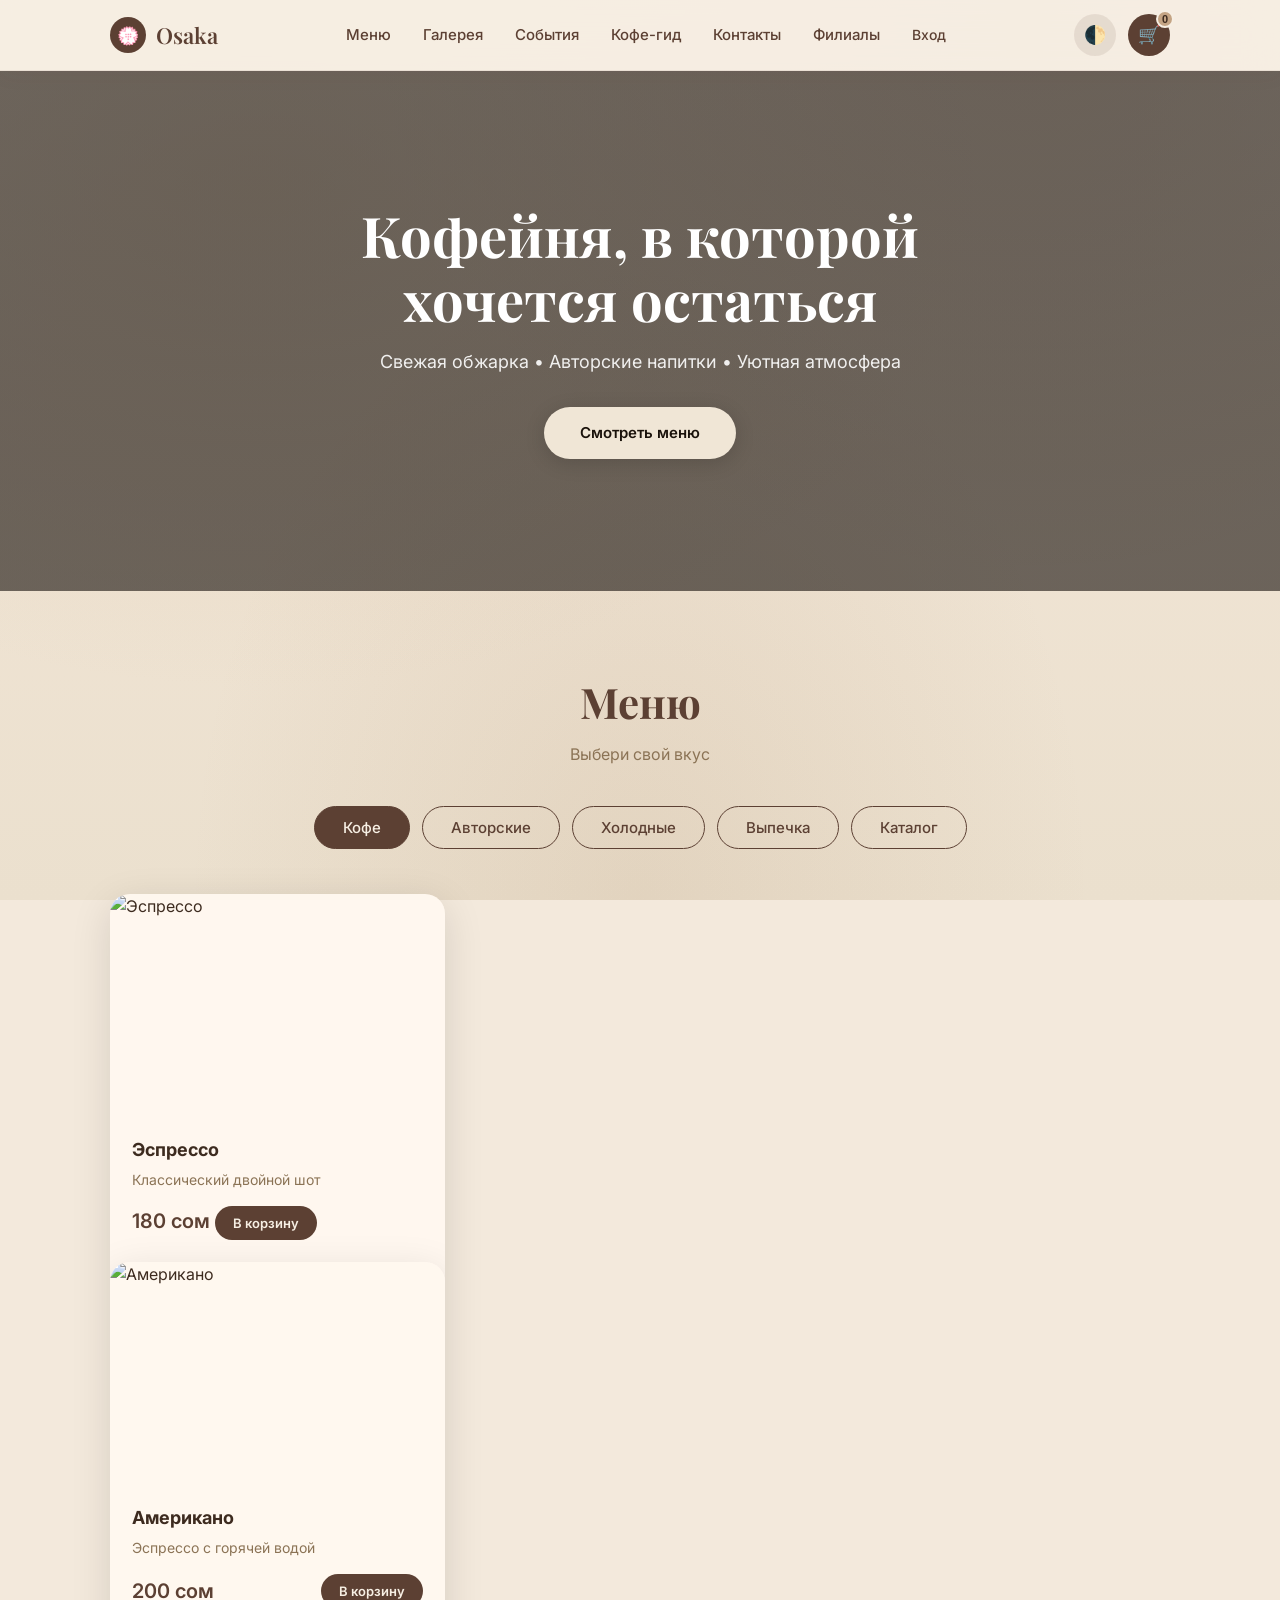
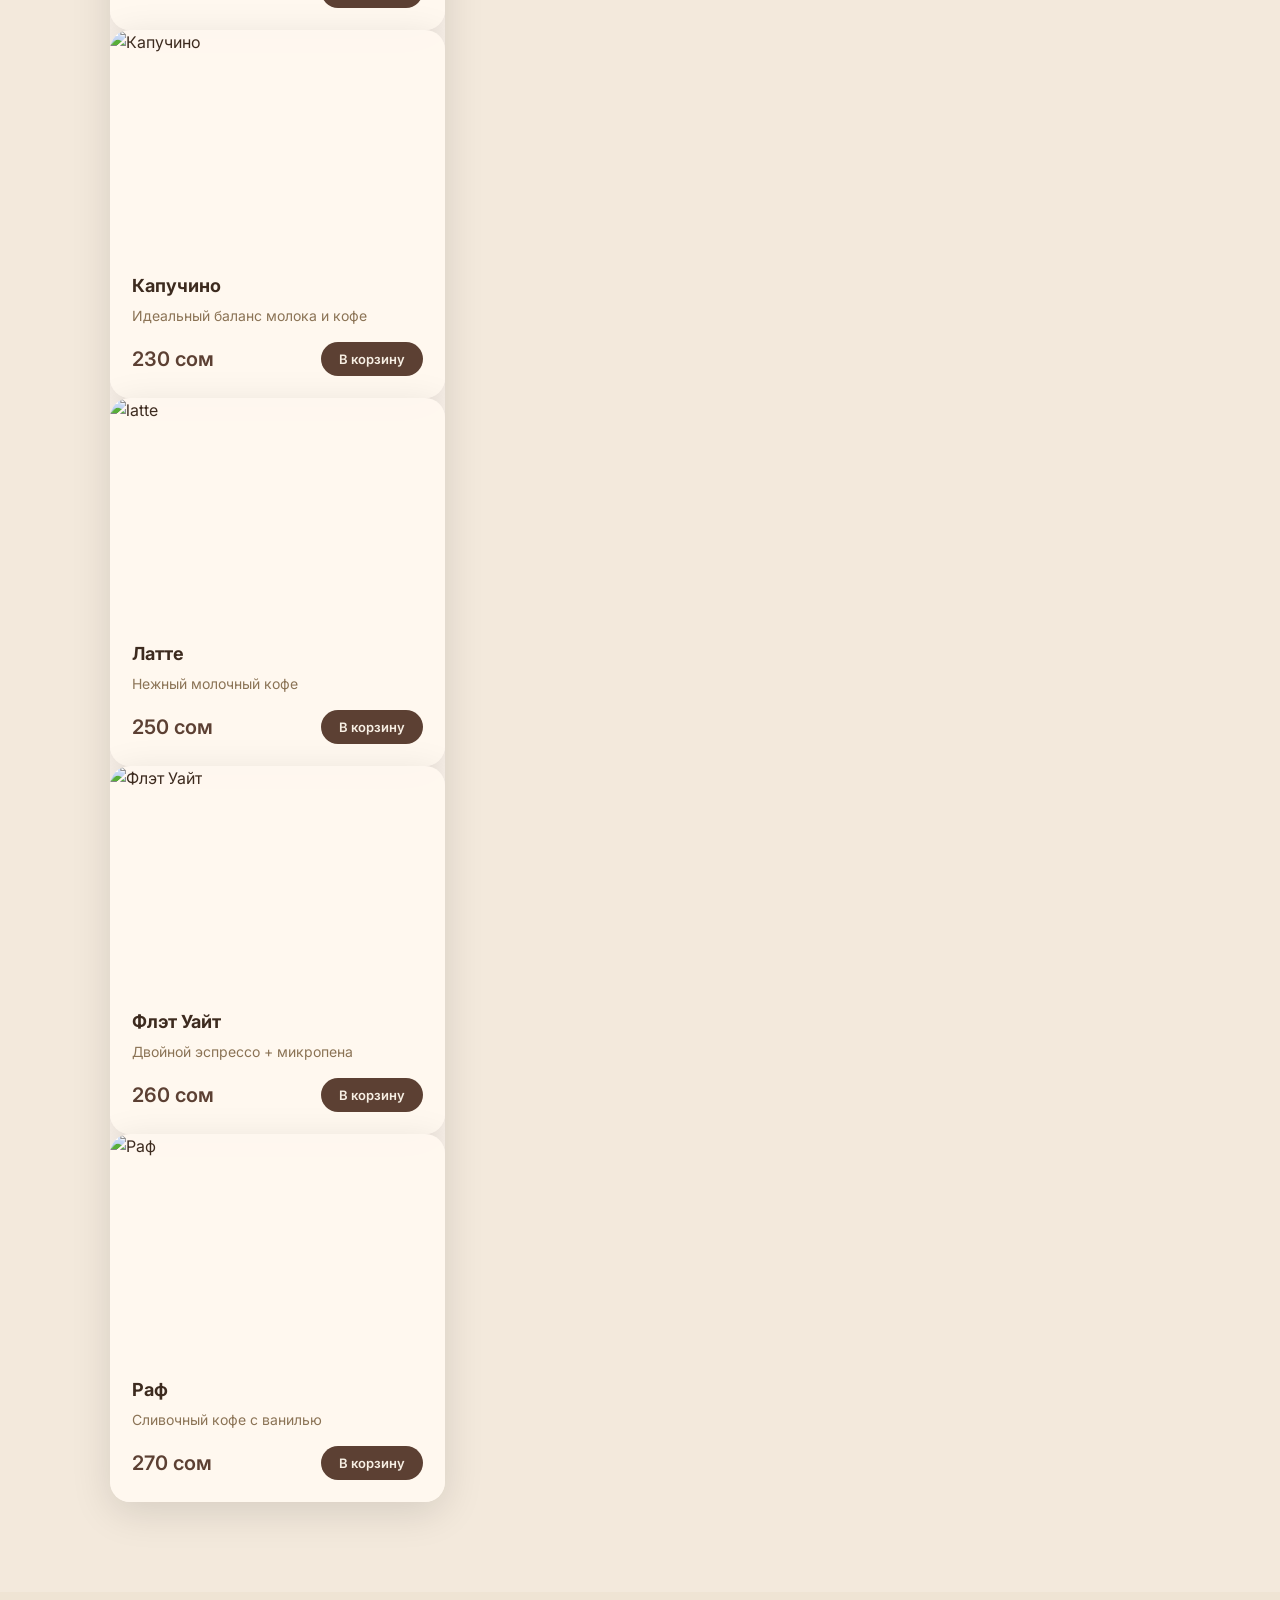
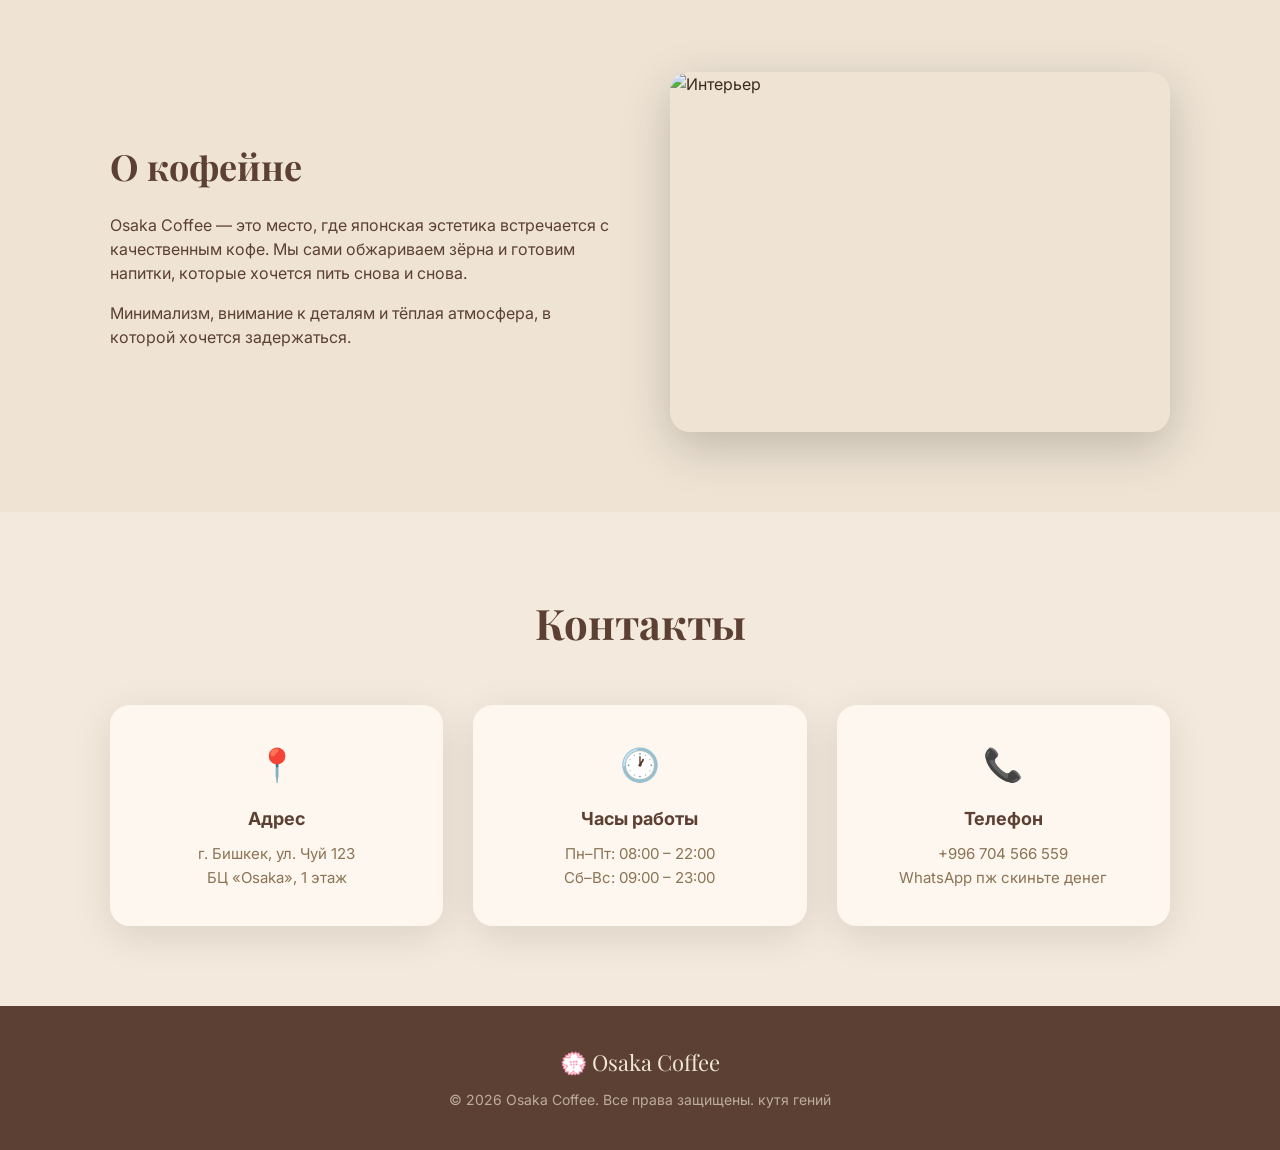
==== commit 766407e5: "Update print statement from 'Hello' to 'Goodbye'" ====
--- a/index.html
+++ b/index.html
@@ -69,73 +69,73 @@
             <!-- Кофе -->
             <div class="tab-content active" id="coffee">
                 <div class="menu-grid">
-                    <div class="card" data-name="Эспрессо" data-desc="Классический двойной шот эспрессо. Насыщенный, плотный, с богатой крема." data-price="180 ₽" data-img="https://images.unsplash.com/photo-1514432324607-a09d9b4aefdd?w=800&h=800&fit=crop">
+                    <div class="card" data-name="Эспрессо" data-desc="Классический двойной шот эспрессо. Насыщенный, плотный, с богатой крема." data-price="180сом" data-img="https://images.unsplash.com/photo-1514432324607-a09d9b4aefdd?w=800&h=800&fit=crop">
                         <div class="card-img"><img src="https://images.unsplash.com/photo-1514432324607-a09d9b4aefdd?w=800&h=800&fit=crop" alt="Эспрессо"></div>
                         <div class="card-body">
                             <h3>Эспрессо</h3>
                             <p>Классический двойной шот</p>
                             <div class="card-footer">
-                                <div class="price">180 ₽</div>
-                                <button class="btn btn-sm add-to-cart">В корзину</button>
-                            </div>
-                        </div>
-                    </div>
-
-                    <div class="card" data-name="Американо" data-desc="Эспрессо, разбавленный горячей водой. Мягкий и чистый вкус." data-price="200 ₽" data-img="https://images.unsplash.com/photo-1497935586351-b67a49e012bf?w=800&h=800&fit=crop">
+                                <div class="price">180 сом <fdiv>
+                                <button class="btn btn-sm add-to-cart">В корзину</button>
+                            </div>
+                        </div>
+                    </div>
+
+                    <div class="card" data-name="Американо" data-desc="Эспрессо, разбавленный горячей водой. Мягкий и чистый вкус." data-price="200 сом" data-img="https://images.unsplash.com/photo-1497935586351-b67a49e012bf?w=800&h=800&fit=crop">
                         <div class="card-img"><img src="https://images.unsplash.com/photo-1497935586351-b67a49e012bf?w=800&h=800&fit=crop" alt="Американо"></div>
                         <div class="card-body">
                             <h3>Американо</h3>
                             <p>Эспрессо с горячей водой</p>
                             <div class="card-footer">
-                                <div class="price">200 ₽</div>
-                                <button class="btn btn-sm add-to-cart">В корзину</button>
-                            </div>
-                        </div>
-                    </div>
-
-                    <div class="card" data-name="Капучино" data-desc="Идеальный баланс эспрессо, молока и нежной пены." data-price="230 ₽" data-img="https://images.unsplash.com/photo-1572442388796-11668a67e53d?w=800&h=800&fit=crop">
+                                <div class="price">200 сом</div>
+                                <button class="btn btn-sm add-to-cart">В корзину</button>
+                            </div>
+                        </div>
+                    </div>
+
+                    <div class="card" data-name="Капучино" data-desc="Идеальный баланс эспрессо, молока и нежной пены." data-price="230 сом" data-img="https://images.unsplash.com/photo-1572442388796-11668a67e53d?w=800&h=800&fit=crop">
                         <div class="card-img"><img src="https://images.unsplash.com/photo-1572442388796-11668a67e53d?w=800&h=800&fit=crop" alt="Капучино"></div>
                         <div class="card-body">
                             <h3>Капучино</h3>
                             <p>Идеальный баланс молока и кофе</p>
                             <div class="card-footer">
-                                <div class="price">230 ₽</div>
-                                <button class="btn btn-sm add-to-cart">В корзину</button>
-                            </div>
-                        </div>
-                    </div>
-
-                    <div class="card" data-name="Латте" data-desc="Мягкий и сливочный. Больше молока, меньше интенсивности." data-price="250 ₽" data-img="https://6ad4bf07106919c03a914ec5.imgix.net/sandbox/images%20(5).jfif?h=1068">
+                                <div class="price">230 сом</div>
+                                <button class="btn btn-sm add-to-cart">В корзину</button>
+                            </div>
+                        </div>
+                    </div>
+
+                    <div class="card" data-name="Латте" data-desc="Мягкий и сливочный. Больше молока, меньше интенсивности." data-price="250 сом" data-img="https://6ad4bf07106919c03a914ec5.imgix.net/sandbox/images%20(5).jfif?h=1068">
                         <div class="card-img"><img src="https://6ad4bf07106919c03a914ec5.imgix.net/sandbox/images%20(5).jfif?h=1068" alt="latte" height="1068" /></div>
                         <div class="card-body">
                             <h3>Латте</h3>
                             <p>Нежный молочный кофе</p>
                             <div class="card-footer">
-                                <div class="price">250 ₽</div>
-                                <button class="btn btn-sm add-to-cart">В корзину</button>
-                            </div>
-                        </div>
-                    </div>
-
-                    <div class="card" data-name="Флэт Уайт" data-desc="Двойной эспрессо и тонкая бархатистая микропена." data-price="260 ₽" data-img="https://images.unsplash.com/photo-1541167760496-1628856ab772?w=800&h=800&fit=crop">
+                                <div class="price">250 сом</div>
+                                <button class="btn btn-sm add-to-cart">В корзину</button>
+                            </div>
+                        </div>
+                    </div>
+
+                    <div class="card" data-name="Флэт Уайт" data-desc="Двойной эспрессо и тонкая бархатистая микропена." data-price="260 сом" data-img="https://images.unsplash.com/photo-1541167760496-1628856ab772?w=800&h=800&fit=crop">
                         <div class="card-img"><img src="https://images.unsplash.com/photo-1541167760496-1628856ab772?w=800&h=800&fit=crop" alt="Флэт Уайт"></div>
                         <div class="card-body">
                             <h3>Флэт Уайт</h3>
                             <p>Двойной эспрессо + микропена</p>
                             <div class="card-footer">
-                                <div class="price">260 ₽</div>
-                                <button class="btn btn-sm add-to-cart">В корзину</button>
-                            </div>
-                        </div>
-                    </div>
-
-                    <div class="card" data-name="Раф" data-desc="Сливочный кофе с ванилью. Готовится на основе эспрессо и сливок." data-price="270 ₽" data-img="https://images.unsplash.com/photo-1570968915860-54d5c301fa9f?w=800&h=800&fit=crop">
+                                <div class="price">260 сом</div>
+                                <button class="btn btn-sm add-to-cart">В корзину</button>
+                            </div>
+                        </div>
+                    </div>
+
+                    <div class="card" data-name="Раф" data-desc="Сливочный кофе с ванилью. Готовится на основе эспрессо и сливок." data-price="270 сом" data-img="https://images.unsplash.com/photo-1570968915860-54d5c301fa9f?w=800&h=800&fit=crop">
                         <div class="card-img"><img src="https://images.unsplash.com/photo-1570968915860-54d5c301fa9f?w=800&h=800&fit=crop" alt="Раф"></div>
                         <div class="card-body">
                             <h3>Раф</h3>
                             <p>Сливочный кофе с ванилью</p>
                             <div class="card-footer">
-                                <div class="price">270 ₽</div>
+                                <div class="price">270 сом</div>
                                 <button class="btn btn-sm add-to-cart">В корзину</button>
                             </div>
                         </div>
@@ -146,49 +146,49 @@
             <!-- Авторские -->
             <div class="tab-content" id="signature">
                 <div class="menu-grid">
-                    <div class="card" data-name="Латте «Карамель»" data-desc="Латте с домашней солёной карамелью. Сладкий и глубокий вкус." data-price="280 ₽" data-img="https://images.unsplash.com/photo-1572442388796-11668a67e53d?w=800&h=800&fit=crop">
+                    <div class="card" data-name="Латте «Карамель»" data-desc="Латте с домашней солёной карамелью. Сладкий и глубокий вкус." data-price="280 сом" data-img="https://images.unsplash.com/photo-1572442388796-11668a67e53d?w=800&h=800&fit=crop">
                         <div class="card-img"><img src="https://images.unsplash.com/photo-1572442388796-11668a67e53d?w=800&h=800&fit=crop" alt="Латте Карамель"></div>
                         <div class="card-body">
                             <h3>Латте «Карамель»</h3>
                             <p>С домашней солёной карамелью</p>
                             <div class="card-footer">
-                                <div class="price">280 ₽</div>
-                                <button class="btn btn-sm add-to-cart">В корзину</button>
-                            </div>
-                        </div>
-                    </div>
-
-                    <div class="card" data-name="Мокко" data-desc="Эспрессо, молоко и настоящий шоколад." data-price="300 ₽" data-img="https://6ad4bf07106919c03a914ec5.imgix.net/sandbox/images%20(4).jfif?h=1068" height="1068">
+                                <div class="price">280 сом</div>
+                                <button class="btn btn-sm add-to-cart">В корзину</button>
+                            </div>
+                        </div>
+                    </div>
+
+                    <div class="card" data-name="Мокко" data-desc="Эспрессо, молоко и настоящий шоколад." data-price="300 сом" data-img="https://6ad4bf07106919c03a914ec5.imgix.net/sandbox/images%20(4).jfif?h=1068" height="1068">
                         <div class="card-img"><img src="https://6ad4bf07106919c03a914ec5.imgix.net/sandbox/images%20(4).jfif?h=1068" height="1068"  alt="Мокко"></div>
                         <div class="card-body">
                             <h3>Мокко</h3>
                             <p>Эспрессо, молоко и шоколад</p>
                             <div class="card-footer">
-                                <div class="price">300 ₽</div>
-                                <button class="btn btn-sm add-to-cart">В корзину</button>
-                            </div>
-                        </div>
-                    </div>
-
-                    <div class="card" data-name="Матча Латте" data-desc="Японский чай матча премиум с молоком." data-price="290 ₽" data-img="https://images.unsplash.com/photo-1536256263959-770b48d82b0a?w=800&h=800&fit=crop">
+                                <div class="price">300 сом</div>
+                                <button class="btn btn-sm add-to-cart">В корзину</button>
+                            </div>
+                        </div>
+                    </div>
+
+                    <div class="card" data-name="Матча Латте" data-desc="Японский чай матча премиум с молоком." data-price="290 сом" data-img="https://images.unsplash.com/photo-1536256263959-770b48d82b0a?w=800&h=800&fit=crop">
                         <div class="card-img"><img src="https://images.unsplash.com/photo-1536256263959-770b48d82b0a?w=800&h=800&fit=crop" alt="Матча Латте"></div>
                         <div class="card-body">
                             <h3>Матча Латте</h3>
                             <p>Японский чай матча премиум</p>
                             <div class="card-footer">
-                                <div class="price">290 ₽</div>
-                                <button class="btn btn-sm add-to-cart">В корзину</button>
-                            </div>
-                        </div>
-                    </div>
-
-                    <div class="card" data-name="Лавандовый Раф" data-desc="Сливочный раф с натуральной лавандой." data-price="310 ₽" data-img="https://images.unsplash.com/photo-1461023058943-07fcbe16d735?w=800&h=800&fit=crop">
+                                <div class="price">290 сом</div>
+                                <button class="btn btn-sm add-to-cart">В корзину</button>
+                            </div>
+                        </div>
+                    </div>
+
+                    <div class="card" data-name="Лавандовый Раф" data-desc="Сливочный раф с натуральной лавандой." data-price="310 сом" data-img="https://images.unsplash.com/photo-1461023058943-07fcbe16d735?w=800&h=800&fit=crop">
                         <div class="card-img"><img src="https://images.unsplash.com/photo-1461023058943-07fcbe16d735?w=800&h=800&fit=crop" alt="Лавандовый Раф"></div>
                         <div class="card-body">
                             <h3>Лавандовый Раф</h3>
                             <p>С лавандовым сиропом</p>
                             <div class="card-footer">
-                                <div class="price">310 ₽</div>
+                                <div class="price">310 сом</div>
                                 <button class="btn btn-sm add-to-cart">В корзину</button>
                             </div>
                         </div>
@@ -199,49 +199,49 @@
             <!-- Холодные -->
             <div class="tab-content" id="cold">
                 <div class="menu-grid">
-                    <div class="card" data-name="Айс Латте" data-desc="Холодный латте со льдом. Лёгкий и освежающий." data-price="270 ₽" data-img="https://images.unsplash.com/photo-1517701550927-30cf4ba1dba5?w=800&h=800&fit=crop">
+                    <div class="card" data-name="Айс Латте" data-desc="Холодный латте со льдом. Лёгкий и освежающий." data-price="270 сом" data-img="https://images.unsplash.com/photo-1517701550927-30cf4ba1dba5?w=800&h=800&fit=crop">
                         <div class="card-img"><img src="https://images.unsplash.com/photo-1517701550927-30cf4ba1dba5?w=800&h=800&fit=crop" alt="Айс Латте"></div>
                         <div class="card-body">
                             <h3>Айс Латте</h3>
                             <p>Холодный латте со льдом</p>
                             <div class="card-footer">
-                                <div class="price">270 ₽</div>
-                                <button class="btn btn-sm add-to-cart">В корзину</button>
-                            </div>
-                        </div>
-                    </div>
-
-                    <div class="card" data-name="Бамбл" data-desc="Эспрессо + апельсиновый сок + лёд." data-price="290 ₽" data-img="https://images.unsplash.com/photo-1556679343-c7306c1976bc?w=800&h=800&fit=crop">
+                                <div class="price">270 сом</div>
+                                <button class="btn btn-sm add-to-cart">В корзину</button>
+                            </div>
+                        </div>
+                    </div>
+
+                    <div class="card" data-name="Бамбл" data-desc="Эспрессо + апельсиновый сок + лёд." data-price="290 сом" data-img="https://images.unsplash.com/photo-1556679343-c7306c1976bc?w=800&h=800&fit=crop">
                         <div class="card-img"><img src="https://images.unsplash.com/photo-1556679343-c7306c1976bc?w=800&h=800&fit=crop" alt="Бамбл"></div>
                         <div class="card-body">
                             <h3>Бамбл</h3>
                             <p>Эспрессо и апельсиновый сок</p>
                             <div class="card-footer">
-                                <div class="price">290 ₽</div>
-                                <button class="btn btn-sm add-to-cart">В корзину</button>
-                            </div>
-                        </div>
-                    </div>
-
-                    <div class="card" data-name="Эспрессо Тоник" data-desc="Эспрессо с тоником и льдом. Горько-свежий." data-price="280 ₽" data-img="https://images.unsplash.com/photo-1495474472287-4d71bcdd2085?w=800&h=800&fit=crop">
+                                <div class="price">290 сом</div>
+                                <button class="btn btn-sm add-to-cart">В корзину</button>
+                            </div>
+                        </div>
+                    </div>
+
+                    <div class="card" data-name="Эспрессо Тоник" data-desc="Эспрессо с тоником и льдом. Горько-свежий." data-price="280 сом" data-img="https://images.unsplash.com/photo-1495474472287-4d71bcdd2085?w=800&h=800&fit=crop">
                         <div class="card-img"><img src="https://images.unsplash.com/photo-1495474472287-4d71bcdd2085?w=800&h=800&fit=crop" alt="Эспрессо Тоник"></div>
                         <div class="card-body">
                             <h3>Эспрессо Тоник</h3>
                             <p>Кофе с тоником</p>
                             <div class="card-footer">
-                                <div class="price">280 ₽</div>
-                                <button class="btn btn-sm add-to-cart">В корзину</button>
-                            </div>
-                        </div>
-                    </div>
-
-                    <div class="card" data-name="Колд Брю" data-desc="Холодное заваривание 12 часов. Мягкий и сладковатый." data-price="300 ₽" data-img="https://6ad4bf07106919c03a914ec5.imgix.net/sandbox/images%20(6).jfif?h=1068">
+                                <div class="price">280 сом</div>
+                                <button class="btn btn-sm add-to-cart">В корзину</button>
+                            </div>
+                        </div>
+                    </div>
+
+                    <div class="card" data-name="Колд Брю" data-desc="Холодное заваривание 12 часов. Мягкий и сладковатый." data-price="300 сом" data-img="https://6ad4bf07106919c03a914ec5.imgix.net/sandbox/images%20(6).jfif?h=1068">
                         <div class="card-img"><img src="https://6ad4bf07106919c03a914ec5.imgix.net/sandbox/images%20(6).jfif?h=1068" alt="cold brew" height="1068" /></div>
                         <div class="card-body">
                             <h3>Колд Брю</h3>
                             <p>Холодное заваривание 12 часов</p>
                             <div class="card-footer">
-                                <div class="price">300 ₽</div>
+                                <div class="price">300 сом</div>
                                 <button class="btn btn-sm add-to-cart">В корзину</button>
                             </div>
                         </div>
@@ -253,145 +253,145 @@
 <div class="tab-content" id="food">
     <div class="menu-grid">
 
-        <div class="card" data-name="Круассан классический" data-desc="Свежий слоёный круассан с хрустящей корочкой. Идеально к утреннему кофе." data-price="190 ₽" data-img="https://images.unsplash.com/photo-1555507036-ab1f4038808a?w=800&h=800&fit=crop">
+        <div class="card" data-name="Круассан классический" data-desc="Свежий слоёный круассан с хрустящей корочкой. Идеально к утреннему кофе." data-price="190 сом" data-img="https://images.unsplash.com/photo-1555507036-ab1f4038808a?w=800&h=800&fit=crop">
             <div class="card-img"><img src="https://images.unsplash.com/photo-1555507036-ab1f4038808a?w=800&h=800&fit=crop" alt="Круассан"></div>
             <div class="card-body">
                 <h3>Круассан классический</h3>
                 <p>Свежая выпечка</p>
                 <div class="card-footer">
-                    <div class="price">190 ₽</div>
-                    <button class="btn btn-sm add-to-cart">В корзину</button>
-                </div>
-            </div>
-        </div>
-
-        <div class="card" data-name="Круассан с миндалём" data-desc="Круассан с миндальным кремом и лепестками миндаля." data-price="240 ₽" data-img="https://images.unsplash.com/photo-1623334044303-241021148421?w=800&h=800&fit=crop">
+                    <div class="price">190 сом</div>
+                    <button class="btn btn-sm add-to-cart">В корзину</button>
+                </div>
+            </div>
+        </div>
+
+        <div class="card" data-name="Круассан с миндалём" data-desc="Круассан с миндальным кремом и лепестками миндаля." data-price="240 сом" data-img="https://images.unsplash.com/photo-1623334044303-241021148421?w=800&h=800&fit=crop">
             <div class="card-img"><img src="https://6ad4bf07106919c03a914ec5.imgix.net/sandbox/images%20(7).jfif" alt="Миндальный круассан"></div>
             <div class="card-body">
                 <h3>Круассан с миндалём</h3>
                 <p>С миндальным кремом</p>
                 <div class="card-footer">
-                    <div class="price">240 ₽</div>
-                    <button class="btn btn-sm add-to-cart">В корзину</button>
-                </div>
-            </div>
-        </div>
-
-        <div class="card" data-name="Синабон" data-desc="Мягкая булочка с корицей и сливочной глазурью." data-price="260 ₽" data-img="https://images.unsplash.com/photo-1509365465985-25d11c17e812?w=800&h=800&fit=crop">
+                    <div class="price">240 сом</div>
+                    <button class="btn btn-sm add-to-cart">В корзину</button>
+                </div>
+            </div>
+        </div>
+
+        <div class="card" data-name="Синабон" data-desc="Мягкая булочка с корицей и сливочной глазурью." data-price="260 сом" data-img="https://images.unsplash.com/photo-1509365465985-25d11c17e812?w=800&h=800&fit=crop">
             <div class="card-img"><img src="https://images.unsplash.com/photo-1509365465985-25d11c17e812?w=800&h=800&fit=crop" alt="Синабон"></div>
             <div class="card-body">
                 <h3>Синабон</h3>
                 <p>С корицей и глазурью</p>
                 <div class="card-footer">
-                    <div class="price">260 ₽</div>
-                    <button class="btn btn-sm add-to-cart">В корзину</button>
-                </div>
-            </div>
-        </div>
-
-        <div class="card" data-name="Чизкейк Нью-Йорк" data-desc="Классический плотный чизкейк на песочной основе." data-price="320 ₽" data-img="https://images.unsplash.com/photo-1533134242443-d4fd215305ad?w=800&h=800&fit=crop">
+                    <div class="price">260 сом</div>
+                    <button class="btn btn-sm add-to-cart">В корзину</button>
+                </div>
+            </div>
+        </div>
+
+        <div class="card" data-name="Чизкейк Нью-Йорк" data-desc="Классический плотный чизкейк на песочной основе." data-price="320 сом" data-img="https://images.unsplash.com/photo-1533134242443-d4fd215305ad?w=800&h=800&fit=crop">
             <div class="card-img"><img src="https://images.unsplash.com/photo-1533134242443-d4fd215305ad?w=800&h=800&fit=crop" alt="Чизкейк"></div>
             <div class="card-body">
                 <h3>Чизкейк Нью-Йорк</h3>
                 <p>Классический</p>
                 <div class="card-footer">
-                    <div class="price">320 ₽</div>
-                    <button class="btn btn-sm add-to-cart">В корзину</button>
-                </div>
-            </div>
-        </div>
-
-        <div class="card" data-name="Брауни" data-desc="Шоколадный брауни с хрустящей корочкой и влажной серединой." data-price="220 ₽" data-img="https://images.unsplash.com/photo-1606313564200-e75d5e30476c?w=800&h=800&fit=crop">
+                    <div class="price">320 сом</div>
+                    <button class="btn btn-sm add-to-cart">В корзину</button>
+                </div>
+            </div>
+        </div>
+
+        <div class="card" data-name="Брауни" data-desc="Шоколадный брауни с хрустящей корочкой и влажной серединой." data-price="220 сом" data-img="https://images.unsplash.com/photo-1606313564200-e75d5e30476c?w=800&h=800&fit=crop">
             <div class="card-img"><img src="https://images.unsplash.com/photo-1606313564200-e75d5e30476c?w=800&h=800&fit=crop" alt="Брауни"></div>
             <div class="card-body">
                 <h3>Брауни</h3>
                 <p>Шоколадный</p>
                 <div class="card-footer">
-                    <div class="price">220 ₽</div>
-                    <button class="btn btn-sm add-to-cart">В корзину</button>
-                </div>
-            </div>
-        </div>
-
-        <div class="card" data-name="Тирамису" data-desc="Классический итальянский десерт с маскарпоне и кофейной пропиткой." data-price="340 ₽" data-img="https://images.unsplash.com/photo-1571877227200-a0d98ea607e9?w=800&h=800&fit=crop">
+                    <div class="price">220 сом</div>
+                    <button class="btn btn-sm add-to-cart">В корзину</button>
+                </div>
+            </div>
+        </div>
+
+        <div class="card" data-name="Тирамису" data-desc="Классический итальянский десерт с маскарпоне и кофейной пропиткой." data-price="340сом" data-img="https://images.unsplash.com/photo-1571877227200-a0d98ea607e9?w=800&h=800&fit=crop">
             <div class="card-img"><img src="https://images.unsplash.com/photo-1571877227200-a0d98ea607e9?w=800&h=800&fit=crop" alt="Тирамису"></div>
             <div class="card-body">
                 <h3>Тирамису</h3>
                 <p>С маскарпоне</p>
                 <div class="card-footer">
-                    <div class="price">340 ₽</div>
-                    <button class="btn btn-sm add-to-cart">В корзину</button>
-                </div>
-            </div>
-        </div>
-
-        <div class="card" data-name="Маффин черничный" data-desc="Нежный маффин с сочной черникой. Идеально к капучино." data-price="210 ₽" data-img="https://images.unsplash.com/photo-1607958996333-41aef7caefaa?w=800&h=800&fit=crop">
+                    <div class="price">340 сом</div>
+                    <button class="btn btn-sm add-to-cart">В корзину</button>
+                </div>
+            </div>
+        </div>
+
+        <div class="card" data-name="Маффин черничный" data-desc="Нежный маффин с сочной черникой. Идеально к капучино." data-price="210сом" data-img="https://images.unsplash.com/photo-1607958996333-41aef7caefaa?w=800&h=800&fit=crop">
             <div class="card-img"><img src="https://images.unsplash.com/photo-1607958996333-41aef7caefaa?w=800&h=800&fit=crop" alt="Маффин"></div>
             <div class="card-body">
                 <h3>Маффин черничный</h3>
                 <p>С черникой</p>
                 <div class="card-footer">
-                    <div class="price">210 ₽</div>
-                    <button class="btn btn-sm add-to-cart">В корзину</button>
-                </div>
-            </div>
-        </div>
-
-        <div class="card" data-name="Печенье шоколадное" data-desc="Хрустящее печенье с кусочками тёмного шоколада." data-price="150 ₽" data-img="https://images.unsplash.com/photo-1499636136210-6f4ee915583e?w=800&h=800&fit=crop">
+                    <div class="price">210сом</div>
+                    <button class="btn btn-sm add-to-cart">В корзину</button>
+                </div>
+            </div>
+        </div>
+
+        <div class="card" data-name="Печенье шоколадное" data-desc="Хрустящее печенье с кусочками тёмного шоколада." data-price="150сом" data-img="https://images.unsplash.com/photo-1499636136210-6f4ee915583e?w=800&h=800&fit=crop">
             <div class="card-img"><img src="https://images.unsplash.com/photo-1499636136210-6f4ee915583e?w=800&h=800&fit=crop" alt="Печенье"></div>
             <div class="card-body">
                 <h3>Печенье шоколадное</h3>
                 <p>С кусочками шоколада</p>
                 <div class="card-footer">
-                    <div class="price">150 ₽</div>
-                    <button class="btn btn-sm add-to-cart">В корзину</button>
-                </div>
-            </div>
-        </div>
-
-        <div class="card" data-name="Сэндвич с курицей" data-desc="Свежий сэндвич с курицей, овощами и соусом на чиабатте." data-price="290 ₽" data-img="https://images.unsplash.com/photo-1528735602780-2552fd46c7af?w=800&h=800&fit=crop">
+                    <div class="price">150 сом</div>
+                    <button class="btn btn-sm add-to-cart">В корзину</button>
+                </div>
+            </div>
+        </div>
+
+        <div class="card" data-name="Сэндвич с курицей" data-desc="Свежий сэндвич с курицей, овощами и соусом на чиабатте." data-price="290сом" data-img="https://images.unsplash.com/photo-1528735602780-2552fd46c7af?w=800&h=800&fit=crop">
             <div class="card-img"><img src="https://images.unsplash.com/photo-1528735602780-2552fd46c7af?w=800&h=800&fit=crop" alt="Сэндвич"></div>
             <div class="card-body">
                 <h3>Сэндвич с курицей</h3>
                 <p>На чиабатте</p>
                 <div class="card-footer">
-                    <div class="price">290 ₽</div>
-                    <button class="btn btn-sm add-to-cart">В корзину</button>
-                </div>
-            </div>
-        </div>
-
-        <div class="card" data-name="Авокадо тост" data-desc="Тост с авокадо, яйцом пашот и микрозеленью." data-price="310 ₽" data-img="https://images.unsplash.com/photo-1482049016688-2d3e1b311543?w=800&h=800&fit=crop">
+                    <div class="price">290 сом</div>
+                    <button class="btn btn-sm add-to-cart">В корзину</button>
+                </div>
+            </div>
+        </div>
+
+        <div class="card" data-name="Авокадо тост" data-desc="Тост с авокадо, яйцом пашот и микрозеленью." data-price="310 сом" data-img="https://images.unsplash.com/photo-1482049016688-2d3e1b311543?w=800&h=800&fit=crop">
             <div class="card-img"><img src="https://images.unsplash.com/photo-1482049016688-2d3e1b311543?w=800&h=800&fit=crop" alt="Авокадо тост"></div>
             <div class="card-body">
                 <h3>Авокадо тост</h3>
                 <p>С яйцом пашот</p>
                 <div class="card-footer">
-                    <div class="price">310 ₽</div>
-                    <button class="btn btn-sm add-to-cart">В корзину</button>
-                </div>
-            </div>
-        </div>
-
-        <div class="card" data-name="Панкейки" data-desc="Пышные панкейки с кленовым сиропом и ягодами." data-price="280 ₽" data-img="https://images.unsplash.com/photo-1567620905732-2d1ec7ab7445?w=800&h=800&fit=crop">
+                    <div class="price">310 сом</div>
+                    <button class="btn btn-sm add-to-cart">В корзину</button>
+                </div>
+            </div>
+        </div>
+
+        <div class="card" data-name="Панкейки" data-desc="Пышные панкейки с кленовым сиропом и ягодами." data-price="280 сом" data-img="https://images.unsplash.com/photo-1567620905732-2d1ec7ab7445?w=800&h=800&fit=crop">
             <div class="card-img"><img src="https://images.unsplash.com/photo-1567620905732-2d1ec7ab7445?w=800&h=800&fit=crop" alt="Панкейки"></div>
             <div class="card-body">
                 <h3>Панкейки</h3>
                 <p>С ягодами и сиропом</p>
                 <div class="card-footer">
-                    <div class="price">280 ₽</div>
-                    <button class="btn btn-sm add-to-cart">В корзину</button>
-                </div>
-            </div>
-        </div>
-
-        <div class="card" data-name="Французский тост" data-desc="Французский тост с карамелизированными бананами." data-price="270 ₽" data-img="https://images.unsplash.com/photo-1484723091739-30a097e8f929?w=800&h=800&fit=crop">
+                    <div class="price">280 сом</div>
+                    <button class="btn btn-sm add-to-cart">В корзину</button>
+                </div>
+            </div>
+        </div>
+
+        <div class="card" data-name="Французский тост" data-desc="Французский тост с карамелизированными бананами." data-price="270сом" data-img="https://images.unsplash.com/photo-1484723091739-30a097e8f929?w=800&h=800&fit=crop">
             <div class="card-img"><img src="https://images.unsplash.com/photo-1484723091739-30a097e8f929?w=800&h=800&fit=crop" alt="Французский тост"></div>
             <div class="card-body">
                 <h3>Французский тост</h3>
                 <p>С бананами</p>
                 <div class="card-footer">
-                    <div class="price">270 ₽</div>
+                    <div class="price">270 сом</div>
                     <button class="btn btn-sm add-to-cart">В корзину</button>
                 </div>
             </div>
@@ -402,73 +402,73 @@
             <!-- Каталог -->
             <div class="tab-content" id="catalog">
                 <div class="menu-grid">
-                    <div class="card" data-name="Эфиопия Yirgacheffe" data-desc="Светлая обжарка. Цветочные ноты, цитрус и высокая кислотность." data-price="890 ₽" data-img="https://6ad4bf07106919c03a914ec5.imgix.net/sandbox/ethiopian-yirgacheffe-coffee-strength-3-medium-roastbrown-bear-coffeebrowbeth8227-566747.webp?h=1068">
+                    <div class="card" data-name="Эфиопия Yirgacheffe" data-desc="Светлая обжарка. Цветочные ноты, цитрус и высокая кислотность." data-price="890сом" data-img="https://6ad4bf07106919c03a914ec5.imgix.net/sandbox/ethiopian-yirgacheffe-coffee-strength-3-medium-roastbrown-bear-coffeebrowbeth8227-566747.webp?h=1068">
                         <div class="card-img"><img src="https://6ad4bf07106919c03a914ec5.imgix.net/sandbox/ethiopian-yirgacheffe-coffee-strength-3-medium-roastbrown-bear-coffeebrowbeth8227-566747.webp?h=1068" alt="зерна эфиопия" height="1068" /></div>
                         <div class="card-body">
                             <h3>Эфиопия Yirgacheffe</h3>
                             <p>250 г • Светлая обжарка</p>
                             <div class="card-footer">
-                                <div class="price">890 ₽</div>
-                                <button class="btn btn-sm add-to-cart">В корзину</button>
-                            </div>
-                        </div>
-                    </div>
-
-                    <div class="card" data-name="Колумбия Supremo" data-desc="Средняя обжарка. Шоколад, орех и карамель." data-price="790 ₽" data-img="https://images.unsplash.com/photo-1447933601403-0c6688de566e?w=800&h=800&fit=crop">
+                                <div class="price">890сом</div>
+                                <button class="btn btn-sm add-to-cart">В корзину</button>
+                            </div>
+                        </div>
+                    </div>
+
+                    <div class="card" data-name="Колумбия Supremo" data-desc="Средняя обжарка. Шоколад, орех и карамель." data-price="790сом" data-img="https://images.unsplash.com/photo-1447933601403-0c6688de566e?w=800&h=800&fit=crop">
                         <div class="card-img"><img src="https://images.unsplash.com/photo-1447933601403-0c6688de566e?w=800&h=800&fit=crop" alt="Колумбия"></div>
                         <div class="card-body">
                             <h3>Колумбия Supremo</h3>
                             <p>250 г • Средняя обжарка</p>
                             <div class="card-footer">
-                                <div class="price">790 ₽</div>
-                                <button class="btn btn-sm add-to-cart">В корзину</button>
-                            </div>
-                        </div>
-                    </div>
-
-                    <div class="card" data-name="Бразилия Santos" data-desc="Тёмная обжарка. Плотный, с нотами какао." data-price="720 ₽" data-img="https://images.unsplash.com/photo-1610889556528-9a770e32642f?w=800&h=800&fit=crop">
+                                <div class="price">790сом</div>
+                                <button class="btn btn-sm add-to-cart">В корзину</button>
+                            </div>
+                        </div>
+                    </div>
+
+                    <div class="card" data-name="Бразилия Santos" data-desc="Тёмная обжарка. Плотный, с нотами какао." data-price="720сом" data-img="https://images.unsplash.com/photo-1610889556528-9a770e32642f?w=800&h=800&fit=crop">
                         <div class="card-img"><img src="https://images.unsplash.com/photo-1610889556528-9a770e32642f?w=800&h=800&fit=crop" alt="Бразилия"></div>
                         <div class="card-body">
                             <h3>Бразилия Santos</h3>
                             <p>250 г • Тёмная обжарка</p>
                             <div class="card-footer">
-                                <div class="price">720 ₽</div>
-                                <button class="btn btn-sm add-to-cart">В корзину</button>
-                            </div>
-                        </div>
-                    </div>
-
-                    <div class="card" data-name="Сироп «Ваниль»" data-desc="Натуральный ванильный сироп." data-price="450 ₽" data-img="https://6ad4bf07106919c03a914ec5.imgix.net/sandbox/syrup-vanilla-1.png?h=1068">
+                                <div class="price">720сом</div>
+                                <button class="btn btn-sm add-to-cart">В корзину</button>
+                            </div>
+                        </div>
+                    </div>
+
+                    <div class="card" data-name="Сироп «Ваниль»" data-desc="Натуральный ванильный сироп." data-price="450сом" data-img="https://6ad4bf07106919c03a914ec5.imgix.net/sandbox/syrup-vanilla-1.png?h=1068">
                         <div class="card-img"><img src="https://6ad4bf07106919c03a914ec5.imgix.net/sandbox/syrup-vanilla-1.png?h=1068" alt="Сироп Ваниль"></div>
                         <div class="card-body">
                             <h3>Сироп «Ваниль»</h3>
                             <p>1 л • Натуральный</p>
                             <div class="card-footer">
-                                <div class="price">450 ₽</div>
-                                <button class="btn btn-sm add-to-cart">В корзину</button>
-                            </div>
-                        </div>
-                    </div>
-
-                    <div class="card" data-name="Сироп «Карамель»" data-desc="Солёная карамель." data-price="480 ₽" data-img="https://6ad4bf07106919c03a914ec5.imgix.net/sandbox/images%20(1).jfif?h=1068" alt="caramel syrop" height="1068">
+                                <div class="price">450сом</div>
+                                <button class="btn btn-sm add-to-cart">В корзину</button>
+                            </div>
+                        </div>
+                    </div>
+
+                    <div class="card" data-name="Сироп «Карамель»" data-desc="Солёная карамель." data-price="480сом" data-img="https://6ad4bf07106919c03a914ec5.imgix.net/sandbox/images%20(1).jfif?h=1068" alt="caramel syrop" height="1068">
                         <div class="card-img"><img src="https://6ad4bf07106919c03a914ec5.imgix.net/sandbox/images%20(1).jfif?h=1068" alt="caramel syrop" height="1068" /></div>
                         <div class="card-body">
                             <h3>Сироп «Карамель»</h3>
                             <p>1 л • Солёная карамель</p>
                             <div class="card-footer">
-                                <div class="price">480 ₽</div>
-                                <button class="btn btn-sm add-to-cart">В корзину</button>
-                            </div>
-                        </div>
-                    </div>
-
-                    <div class="card" data-name="Матча премиум" data-desc="Церемониальный японский матча." data-price="1200 ₽" data-img="https://6ad4bf07106919c03a914ec5.imgix.net/sandbox/images%20(3).jfif?h=1068" alt="" height="1068" />
+                                <div class="price">480сом</div>
+                                <button class="btn btn-sm add-to-cart">В корзину</button>
+                            </div>
+                        </div>
+                    </div>
+
+                    <div class="card" data-name="Матча премиум" data-desc="Церемониальный японский матча." data-price="1200сом" data-img="https://6ad4bf07106919c03a914ec5.imgix.net/sandbox/images%20(3).jfif?h=1068" alt="" height="1068" />
                         <div class="card-img"><img src="https://6ad4bf07106919c03a914ec5.imgix.net/sandbox/images%20(3).jfif?h=1068" alt="" height="1068" /></div>
                         <div class="card-body">
                             <h3>Матча премиум</h3>
                             <p>50 г • Ceremonial grade</p>
                             <div class="card-footer">
-                                <div class="price">1200 ₽</div>
+                                <div class="price">1200сом</div>
                                 <button class="btn btn-sm add-to-cart">В корзину</button>
                             </div>
                         </div>
@@ -553,7 +553,7 @@
         <div class="cart-footer">
             <div class="cart-total">
                 <span>Итого:</span>
-                <strong id="cart-total">0 ₽</strong>
+                <strong id="cart-total">0сом</strong>
             </div>
             <button class="btn btn-primary cart-checkout" id="cart-checkout">Оформить заказ</button>
         </div>
@@ -569,7 +569,7 @@
         <div class="receipt-body" id="receipt-body"></div>
         <div class="receipt-total">
             <span>Итого</span>
-            <strong id="receipt-total">0 ₽</strong>
+            <strong id="receipt-total">0сом</strong>
         </div>
         <div class="receipt-footer">
             <p>Спасибо за заказ!</p>
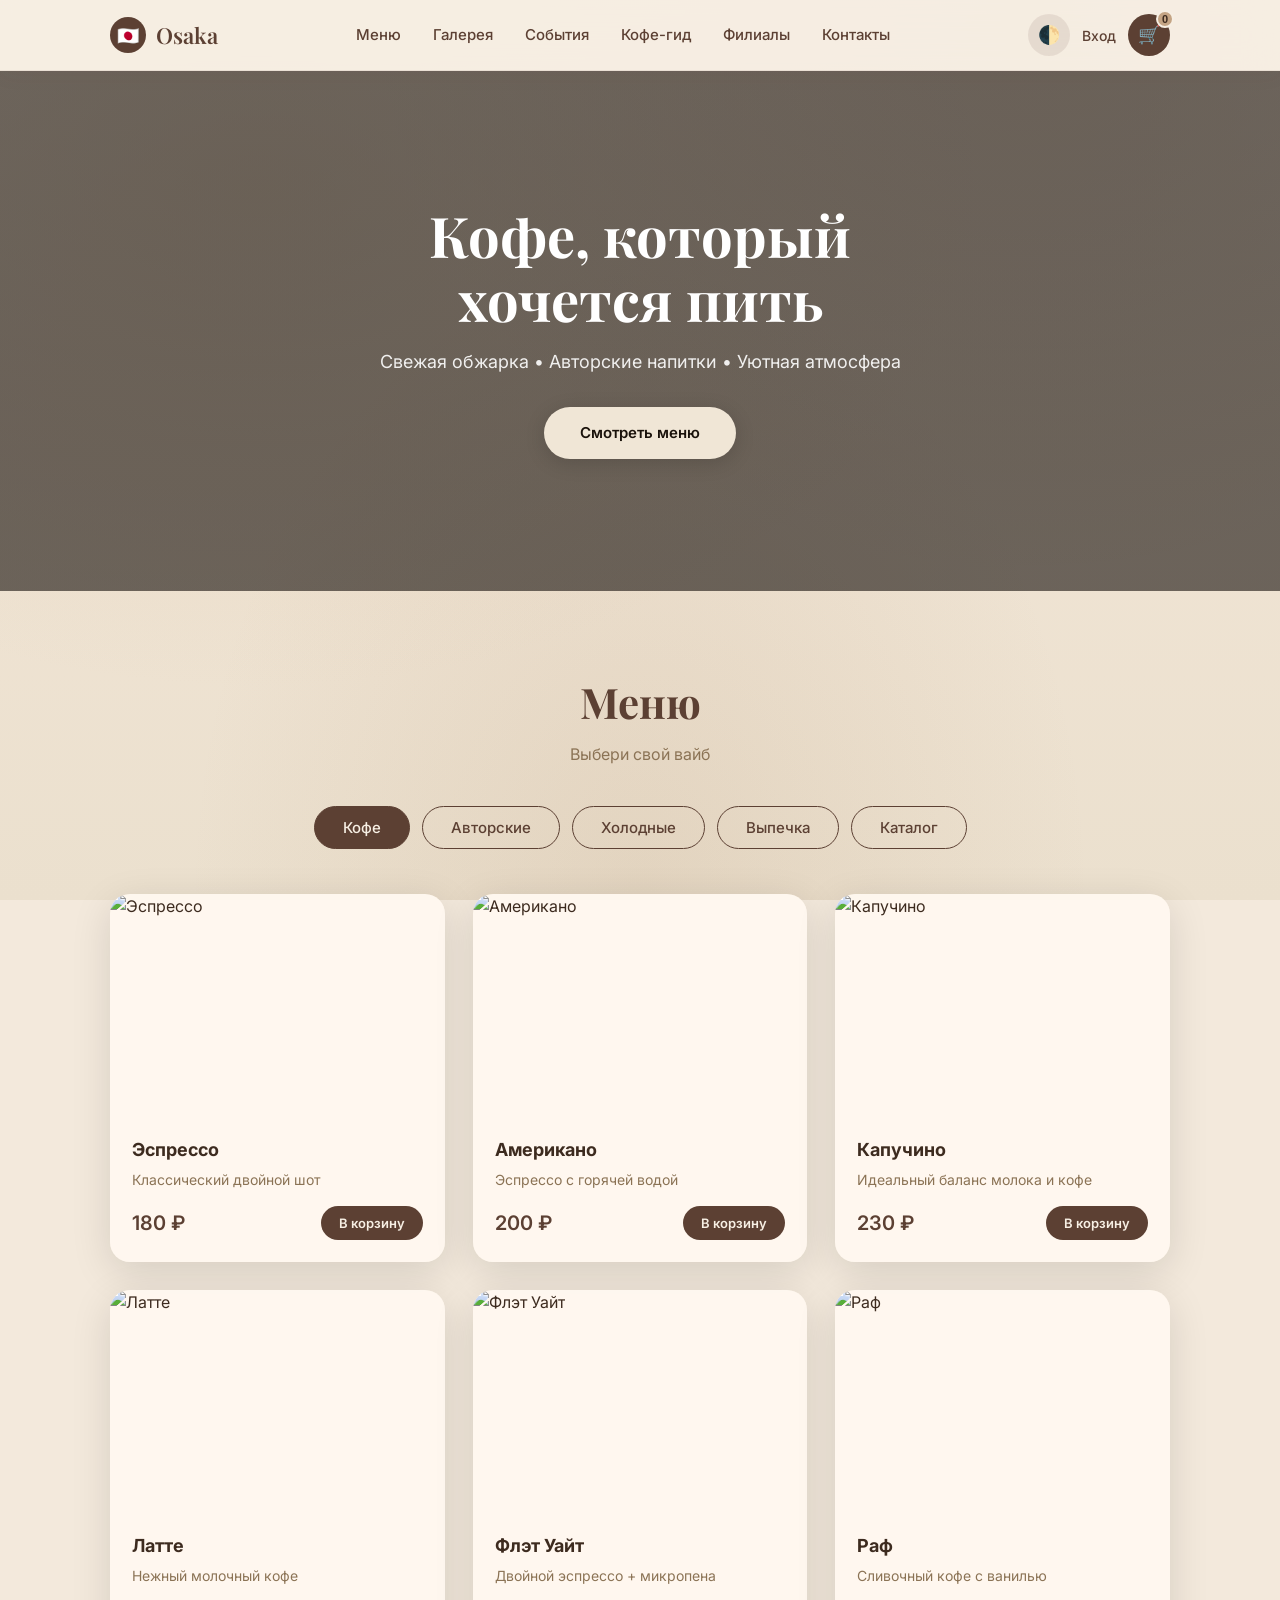
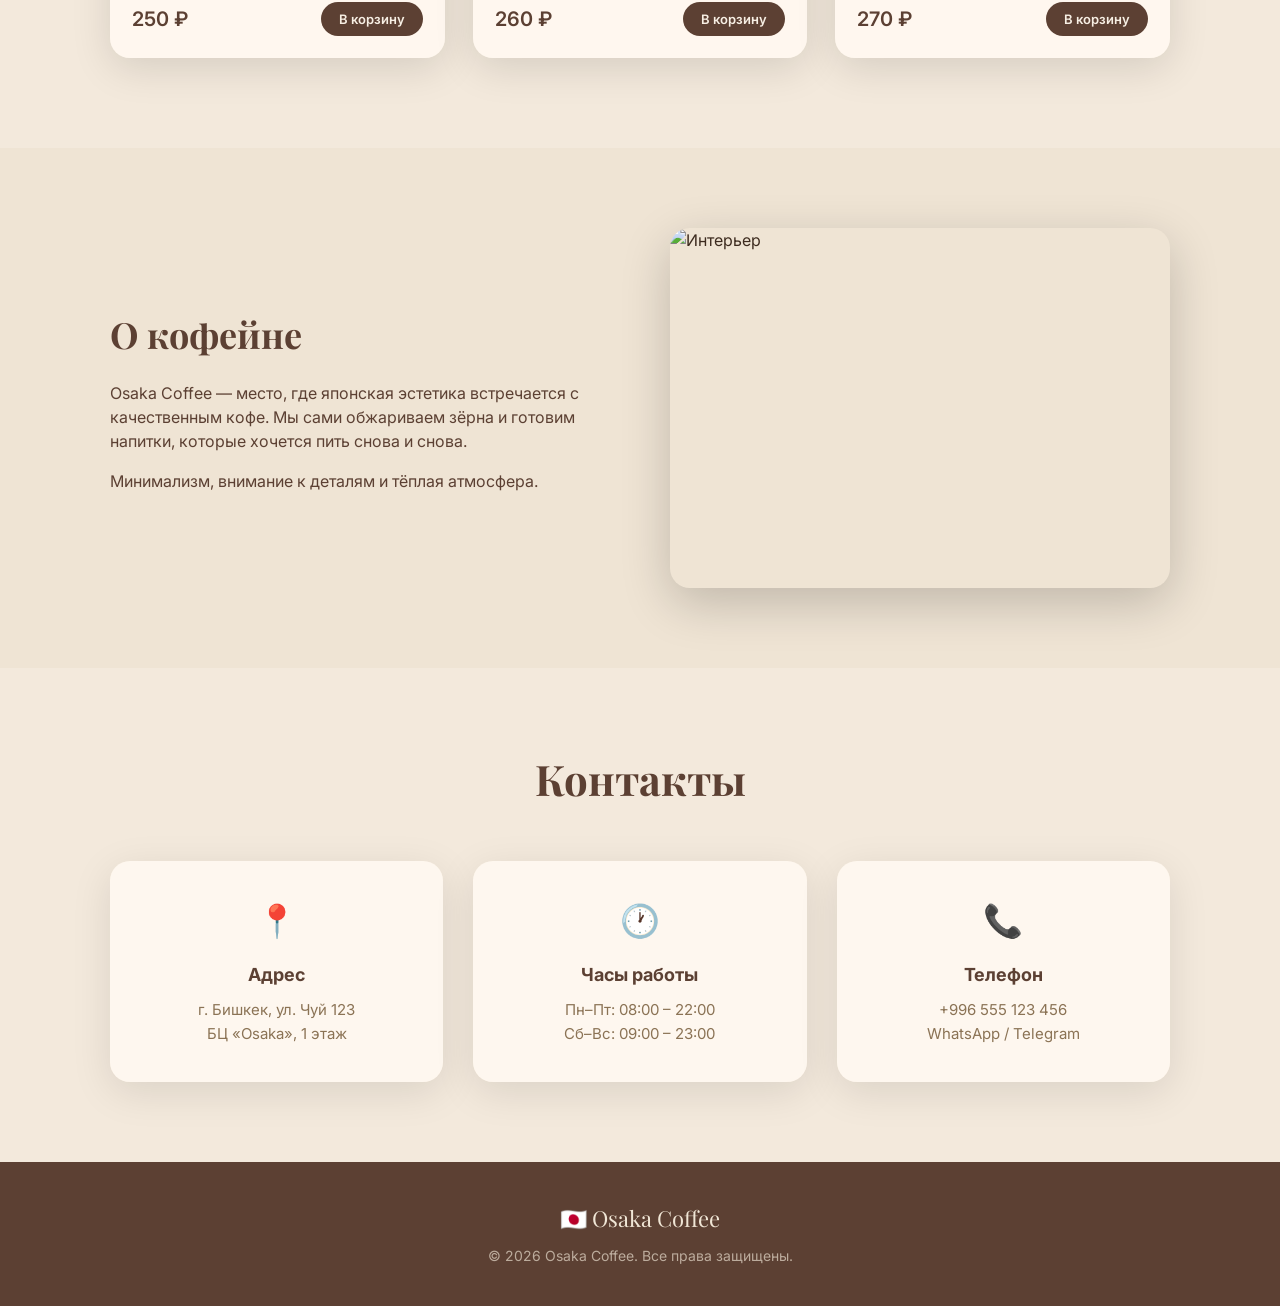
==== commit a11d5aff: "Update index.html" ====
--- a/index.html
+++ b/index.html
@@ -14,28 +14,26 @@
     <header class="header">
         <div class="container header-inner">
             <a href="#" class="logo" id="logo">
-                <div class="logo-icon">💮</div>
+                <div class="logo-icon">🇯🇵</div>
                 <div class="logo-text">Osaka</div>
             </a>
 
-           <nav class="nav" id="nav">
+            <nav class="nav" id="nav">
                 <a href="#menu" class="nav-link">Меню</a>
                 <a href="gallery.html" class="nav-link">Галерея</a>
                 <a href="events.html" class="nav-link">События</a>
                 <a href="guide.html" class="nav-link">Кофе-гид</a>
+                <a href="branches.html" class="nav-link">Филиалы</a>
                 <a href="#contacts" class="nav-link">Контакты</a>
-               <a href="branches.html" class="nav-link">Филиалы</a>
-               <a href="login.html" class="nav-link" id="auth-link" style="font-size:14px;">Вход</a>
             </nav>
 
             <div class="header-right">
                 <button class="theme-btn" id="theme-btn" title="Сменить тему">🌓</button>
-
+                <a href="login.html" class="nav-link" id="auth-link" style="font-size:14px;">Вход</a>
                 <button class="cart-btn" id="cart-btn">
                     <span>🛒</span>
                     <span class="cart-count" id="cart-count">0</span>
                 </button>
-
                 <button class="burger" id="burger" aria-label="Меню">
                     <span></span>
                     <span></span>
@@ -45,18 +43,20 @@
         </div>
     </header>
 
+    <!-- Герой -->
     <section class="hero">
         <div class="container hero-content">
-            <h1><strong>Кофейня, в которой<br>хочется остаться</strong></h1>
+            <h1>Кофе, который<br>хочется пить</h1>
             <p>Свежая обжарка • Авторские напитки • Уютная атмосфера</p>
             <a href="#menu" class="btn btn-primary">Смотреть меню</a>
         </div>
     </section>
 
+    <!-- Меню -->
     <section class="menu-section" id="menu">
         <div class="container">
             <h2 class="section-title">Меню</h2>
-            <p class="section-subtitle">Выбери свой вкус</p>
+            <p class="section-subtitle">Выбери свой вайб</p>
 
             <div class="tabs">
                 <button class="tab active" data-tab="coffee">Кофе</button>
@@ -69,73 +69,73 @@
             <!-- Кофе -->
             <div class="tab-content active" id="coffee">
                 <div class="menu-grid">
-                    <div class="card" data-name="Эспрессо" data-desc="Классический двойной шот эспрессо. Насыщенный, плотный, с богатой крема." data-price="180сом" data-img="https://images.unsplash.com/photo-1514432324607-a09d9b4aefdd?w=800&h=800&fit=crop">
+                    <div class="card" data-name="Эспрессо" data-desc="Классический двойной шот эспрессо. Насыщенный, плотный, с богатой крема." data-price="180 ₽" data-img="https://images.unsplash.com/photo-1514432324607-a09d9b4aefdd?w=800&h=800&fit=crop">
                         <div class="card-img"><img src="https://images.unsplash.com/photo-1514432324607-a09d9b4aefdd?w=800&h=800&fit=crop" alt="Эспрессо"></div>
                         <div class="card-body">
                             <h3>Эспрессо</h3>
                             <p>Классический двойной шот</p>
                             <div class="card-footer">
-                                <div class="price">180 сом <fdiv>
-                                <button class="btn btn-sm add-to-cart">В корзину</button>
-                            </div>
-                        </div>
-                    </div>
-
-                    <div class="card" data-name="Американо" data-desc="Эспрессо, разбавленный горячей водой. Мягкий и чистый вкус." data-price="200 сом" data-img="https://images.unsplash.com/photo-1497935586351-b67a49e012bf?w=800&h=800&fit=crop">
+                                <div class="price">180 ₽</div>
+                                <button class="btn btn-sm add-to-cart">В корзину</button>
+                            </div>
+                        </div>
+                    </div>
+
+                    <div class="card" data-name="Американо" data-desc="Эспрессо, разбавленный горячей водой. Мягкий и чистый вкус." data-price="200 ₽" data-img="https://images.unsplash.com/photo-1497935586351-b67a49e012bf?w=800&h=800&fit=crop">
                         <div class="card-img"><img src="https://images.unsplash.com/photo-1497935586351-b67a49e012bf?w=800&h=800&fit=crop" alt="Американо"></div>
                         <div class="card-body">
                             <h3>Американо</h3>
                             <p>Эспрессо с горячей водой</p>
                             <div class="card-footer">
-                                <div class="price">200 сом</div>
-                                <button class="btn btn-sm add-to-cart">В корзину</button>
-                            </div>
-                        </div>
-                    </div>
-
-                    <div class="card" data-name="Капучино" data-desc="Идеальный баланс эспрессо, молока и нежной пены." data-price="230 сом" data-img="https://images.unsplash.com/photo-1572442388796-11668a67e53d?w=800&h=800&fit=crop">
+                                <div class="price">200 ₽</div>
+                                <button class="btn btn-sm add-to-cart">В корзину</button>
+                            </div>
+                        </div>
+                    </div>
+
+                    <div class="card" data-name="Капучино" data-desc="Идеальный баланс эспрессо, молока и нежной пены." data-price="230 ₽" data-img="https://images.unsplash.com/photo-1572442388796-11668a67e53d?w=800&h=800&fit=crop">
                         <div class="card-img"><img src="https://images.unsplash.com/photo-1572442388796-11668a67e53d?w=800&h=800&fit=crop" alt="Капучино"></div>
                         <div class="card-body">
                             <h3>Капучино</h3>
                             <p>Идеальный баланс молока и кофе</p>
                             <div class="card-footer">
-                                <div class="price">230 сом</div>
-                                <button class="btn btn-sm add-to-cart">В корзину</button>
-                            </div>
-                        </div>
-                    </div>
-
-                    <div class="card" data-name="Латте" data-desc="Мягкий и сливочный. Больше молока, меньше интенсивности." data-price="250 сом" data-img="https://6ad4bf07106919c03a914ec5.imgix.net/sandbox/images%20(5).jfif?h=1068">
-                        <div class="card-img"><img src="https://6ad4bf07106919c03a914ec5.imgix.net/sandbox/images%20(5).jfif?h=1068" alt="latte" height="1068" /></div>
+                                <div class="price">230 ₽</div>
+                                <button class="btn btn-sm add-to-cart">В корзину</button>
+                            </div>
+                        </div>
+                    </div>
+
+                    <div class="card" data-name="Латте" data-desc="Мягкий и сливочный. Больше молока, меньше интенсивности." data-price="250 ₽" data-img="https://images.unsplash.com/photo-1561882468-aa0c629074c4?w=800&h=800&fit=crop">
+                        <div class="card-img"><img src="https://images.unsplash.com/photo-1561882468-aa0c629074c4?w=800&h=800&fit=crop" alt="Латте"></div>
                         <div class="card-body">
                             <h3>Латте</h3>
                             <p>Нежный молочный кофе</p>
                             <div class="card-footer">
-                                <div class="price">250 сом</div>
-                                <button class="btn btn-sm add-to-cart">В корзину</button>
-                            </div>
-                        </div>
-                    </div>
-
-                    <div class="card" data-name="Флэт Уайт" data-desc="Двойной эспрессо и тонкая бархатистая микропена." data-price="260 сом" data-img="https://images.unsplash.com/photo-1541167760496-1628856ab772?w=800&h=800&fit=crop">
+                                <div class="price">250 ₽</div>
+                                <button class="btn btn-sm add-to-cart">В корзину</button>
+                            </div>
+                        </div>
+                    </div>
+
+                    <div class="card" data-name="Флэт Уайт" data-desc="Двойной эспрессо и тонкая бархатистая микропена." data-price="260 ₽" data-img="https://images.unsplash.com/photo-1541167760496-1628856ab772?w=800&h=800&fit=crop">
                         <div class="card-img"><img src="https://images.unsplash.com/photo-1541167760496-1628856ab772?w=800&h=800&fit=crop" alt="Флэт Уайт"></div>
                         <div class="card-body">
                             <h3>Флэт Уайт</h3>
                             <p>Двойной эспрессо + микропена</p>
                             <div class="card-footer">
-                                <div class="price">260 сом</div>
-                                <button class="btn btn-sm add-to-cart">В корзину</button>
-                            </div>
-                        </div>
-                    </div>
-
-                    <div class="card" data-name="Раф" data-desc="Сливочный кофе с ванилью. Готовится на основе эспрессо и сливок." data-price="270 сом" data-img="https://images.unsplash.com/photo-1570968915860-54d5c301fa9f?w=800&h=800&fit=crop">
+                                <div class="price">260 ₽</div>
+                                <button class="btn btn-sm add-to-cart">В корзину</button>
+                            </div>
+                        </div>
+                    </div>
+
+                    <div class="card" data-name="Раф" data-desc="Сливочный кофе с ванилью." data-price="270 ₽" data-img="https://images.unsplash.com/photo-1570968915860-54d5c301fa9f?w=800&h=800&fit=crop">
                         <div class="card-img"><img src="https://images.unsplash.com/photo-1570968915860-54d5c301fa9f?w=800&h=800&fit=crop" alt="Раф"></div>
                         <div class="card-body">
                             <h3>Раф</h3>
                             <p>Сливочный кофе с ванилью</p>
                             <div class="card-footer">
-                                <div class="price">270 сом</div>
+                                <div class="price">270 ₽</div>
                                 <button class="btn btn-sm add-to-cart">В корзину</button>
                             </div>
                         </div>
@@ -146,49 +146,46 @@
             <!-- Авторские -->
             <div class="tab-content" id="signature">
                 <div class="menu-grid">
-                    <div class="card" data-name="Латте «Карамель»" data-desc="Латте с домашней солёной карамелью. Сладкий и глубокий вкус." data-price="280 сом" data-img="https://images.unsplash.com/photo-1572442388796-11668a67e53d?w=800&h=800&fit=crop">
+                    <div class="card" data-name="Латте «Карамель»" data-desc="Латте с домашней солёной карамелью." data-price="280 ₽" data-img="https://images.unsplash.com/photo-1572442388796-11668a67e53d?w=800&h=800&fit=crop">
                         <div class="card-img"><img src="https://images.unsplash.com/photo-1572442388796-11668a67e53d?w=800&h=800&fit=crop" alt="Латте Карамель"></div>
                         <div class="card-body">
                             <h3>Латте «Карамель»</h3>
                             <p>С домашней солёной карамелью</p>
                             <div class="card-footer">
-                                <div class="price">280 сом</div>
-                                <button class="btn btn-sm add-to-cart">В корзину</button>
-                            </div>
-                        </div>
-                    </div>
-
-                    <div class="card" data-name="Мокко" data-desc="Эспрессо, молоко и настоящий шоколад." data-price="300 сом" data-img="https://6ad4bf07106919c03a914ec5.imgix.net/sandbox/images%20(4).jfif?h=1068" height="1068">
-                        <div class="card-img"><img src="https://6ad4bf07106919c03a914ec5.imgix.net/sandbox/images%20(4).jfif?h=1068" height="1068"  alt="Мокко"></div>
+                                <div class="price">280 ₽</div>
+                                <button class="btn btn-sm add-to-cart">В корзину</button>
+                            </div>
+                        </div>
+                    </div>
+                    <div class="card" data-name="Мокко" data-desc="Эспрессо, молоко и шоколад." data-price="300 ₽" data-img="https://images.unsplash.com/photo-1515823662972-da6a2e4d3008?w=800&h=800&fit=crop">
+                        <div class="card-img"><img src="https://images.unsplash.com/photo-1515823662972-da6a2e4d3008?w=800&h=800&fit=crop" alt="Мокко"></div>
                         <div class="card-body">
                             <h3>Мокко</h3>
                             <p>Эспрессо, молоко и шоколад</p>
                             <div class="card-footer">
-                                <div class="price">300 сом</div>
-                                <button class="btn btn-sm add-to-cart">В корзину</button>
-                            </div>
-                        </div>
-                    </div>
-
-                    <div class="card" data-name="Матча Латте" data-desc="Японский чай матча премиум с молоком." data-price="290 сом" data-img="https://images.unsplash.com/photo-1536256263959-770b48d82b0a?w=800&h=800&fit=crop">
+                                <div class="price">300 ₽</div>
+                                <button class="btn btn-sm add-to-cart">В корзину</button>
+                            </div>
+                        </div>
+                    </div>
+                    <div class="card" data-name="Матча Латте" data-desc="Японский чай матча с молоком." data-price="290 ₽" data-img="https://images.unsplash.com/photo-1536256263959-770b48d82b0a?w=800&h=800&fit=crop">
                         <div class="card-img"><img src="https://images.unsplash.com/photo-1536256263959-770b48d82b0a?w=800&h=800&fit=crop" alt="Матча Латте"></div>
                         <div class="card-body">
                             <h3>Матча Латте</h3>
                             <p>Японский чай матча премиум</p>
                             <div class="card-footer">
-                                <div class="price">290 сом</div>
-                                <button class="btn btn-sm add-to-cart">В корзину</button>
-                            </div>
-                        </div>
-                    </div>
-
-                    <div class="card" data-name="Лавандовый Раф" data-desc="Сливочный раф с натуральной лавандой." data-price="310 сом" data-img="https://images.unsplash.com/photo-1461023058943-07fcbe16d735?w=800&h=800&fit=crop">
+                                <div class="price">290 ₽</div>
+                                <button class="btn btn-sm add-to-cart">В корзину</button>
+                            </div>
+                        </div>
+                    </div>
+                    <div class="card" data-name="Лавандовый Раф" data-desc="Сливочный раф с лавандой." data-price="310 ₽" data-img="https://images.unsplash.com/photo-1461023058943-07fcbe16d735?w=800&h=800&fit=crop">
                         <div class="card-img"><img src="https://images.unsplash.com/photo-1461023058943-07fcbe16d735?w=800&h=800&fit=crop" alt="Лавандовый Раф"></div>
                         <div class="card-body">
                             <h3>Лавандовый Раф</h3>
                             <p>С лавандовым сиропом</p>
                             <div class="card-footer">
-                                <div class="price">310 сом</div>
+                                <div class="price">310 ₽</div>
                                 <button class="btn btn-sm add-to-cart">В корзину</button>
                             </div>
                         </div>
@@ -199,49 +196,46 @@
             <!-- Холодные -->
             <div class="tab-content" id="cold">
                 <div class="menu-grid">
-                    <div class="card" data-name="Айс Латте" data-desc="Холодный латте со льдом. Лёгкий и освежающий." data-price="270 сом" data-img="https://images.unsplash.com/photo-1517701550927-30cf4ba1dba5?w=800&h=800&fit=crop">
+                    <div class="card" data-name="Айс Латте" data-desc="Холодный латте со льдом." data-price="270 ₽" data-img="https://images.unsplash.com/photo-1517701550927-30cf4ba1dba5?w=800&h=800&fit=crop">
                         <div class="card-img"><img src="https://images.unsplash.com/photo-1517701550927-30cf4ba1dba5?w=800&h=800&fit=crop" alt="Айс Латте"></div>
                         <div class="card-body">
                             <h3>Айс Латте</h3>
                             <p>Холодный латте со льдом</p>
                             <div class="card-footer">
-                                <div class="price">270 сом</div>
-                                <button class="btn btn-sm add-to-cart">В корзину</button>
-                            </div>
-                        </div>
-                    </div>
-
-                    <div class="card" data-name="Бамбл" data-desc="Эспрессо + апельсиновый сок + лёд." data-price="290 сом" data-img="https://images.unsplash.com/photo-1556679343-c7306c1976bc?w=800&h=800&fit=crop">
+                                <div class="price">270 ₽</div>
+                                <button class="btn btn-sm add-to-cart">В корзину</button>
+                            </div>
+                        </div>
+                    </div>
+                    <div class="card" data-name="Бамбл" data-desc="Эспрессо + апельсиновый сок + лёд." data-price="290 ₽" data-img="https://images.unsplash.com/photo-1556679343-c7306c1976bc?w=800&h=800&fit=crop">
                         <div class="card-img"><img src="https://images.unsplash.com/photo-1556679343-c7306c1976bc?w=800&h=800&fit=crop" alt="Бамбл"></div>
                         <div class="card-body">
                             <h3>Бамбл</h3>
                             <p>Эспрессо и апельсиновый сок</p>
                             <div class="card-footer">
-                                <div class="price">290 сом</div>
-                                <button class="btn btn-sm add-to-cart">В корзину</button>
-                            </div>
-                        </div>
-                    </div>
-
-                    <div class="card" data-name="Эспрессо Тоник" data-desc="Эспрессо с тоником и льдом. Горько-свежий." data-price="280 сом" data-img="https://images.unsplash.com/photo-1495474472287-4d71bcdd2085?w=800&h=800&fit=crop">
+                                <div class="price">290 ₽</div>
+                                <button class="btn btn-sm add-to-cart">В корзину</button>
+                            </div>
+                        </div>
+                    </div>
+                    <div class="card" data-name="Эспрессо Тоник" data-desc="Эспрессо с тоником и льдом." data-price="280 ₽" data-img="https://images.unsplash.com/photo-1495474472287-4d71bcdd2085?w=800&h=800&fit=crop">
                         <div class="card-img"><img src="https://images.unsplash.com/photo-1495474472287-4d71bcdd2085?w=800&h=800&fit=crop" alt="Эспрессо Тоник"></div>
                         <div class="card-body">
                             <h3>Эспрессо Тоник</h3>
                             <p>Кофе с тоником</p>
                             <div class="card-footer">
-                                <div class="price">280 сом</div>
-                                <button class="btn btn-sm add-to-cart">В корзину</button>
-                            </div>
-                        </div>
-                    </div>
-
-                    <div class="card" data-name="Колд Брю" data-desc="Холодное заваривание 12 часов. Мягкий и сладковатый." data-price="300 сом" data-img="https://6ad4bf07106919c03a914ec5.imgix.net/sandbox/images%20(6).jfif?h=1068">
-                        <div class="card-img"><img src="https://6ad4bf07106919c03a914ec5.imgix.net/sandbox/images%20(6).jfif?h=1068" alt="cold brew" height="1068" /></div>
+                                <div class="price">280 ₽</div>
+                                <button class="btn btn-sm add-to-cart">В корзину</button>
+                            </div>
+                        </div>
+                    </div>
+                    <div class="card" data-name="Колд Брю" data-desc="Холодное заваривание 12 часов." data-price="300 ₽" data-img="https://images.unsplash.com/photo-1517701550927-30cf4ba1dba5?w=800&h=800&fit=crop">
+                        <div class="card-img"><img src="https://images.unsplash.com/photo-1517701550927-30cf4ba1dba5?w=800&h=800&fit=crop" alt="Колд Брю"></div>
                         <div class="card-body">
                             <h3>Колд Брю</h3>
                             <p>Холодное заваривание 12 часов</p>
                             <div class="card-footer">
-                                <div class="price">300 сом</div>
+                                <div class="price">300 ₽</div>
                                 <button class="btn btn-sm add-to-cart">В корзину</button>
                             </div>
                         </div>
@@ -250,241 +244,191 @@
             </div>
 
             <!-- Выпечка -->
-<div class="tab-content" id="food">
-    <div class="menu-grid">
-
-        <div class="card" data-name="Круассан классический" data-desc="Свежий слоёный круассан с хрустящей корочкой. Идеально к утреннему кофе." data-price="190 сом" data-img="https://images.unsplash.com/photo-1555507036-ab1f4038808a?w=800&h=800&fit=crop">
-            <div class="card-img"><img src="https://images.unsplash.com/photo-1555507036-ab1f4038808a?w=800&h=800&fit=crop" alt="Круассан"></div>
-            <div class="card-body">
-                <h3>Круассан классический</h3>
-                <p>Свежая выпечка</p>
-                <div class="card-footer">
-                    <div class="price">190 сом</div>
-                    <button class="btn btn-sm add-to-cart">В корзину</button>
-                </div>
-            </div>
-        </div>
-
-        <div class="card" data-name="Круассан с миндалём" data-desc="Круассан с миндальным кремом и лепестками миндаля." data-price="240 сом" data-img="https://images.unsplash.com/photo-1623334044303-241021148421?w=800&h=800&fit=crop">
-            <div class="card-img"><img src="https://6ad4bf07106919c03a914ec5.imgix.net/sandbox/images%20(7).jfif" alt="Миндальный круассан"></div>
-            <div class="card-body">
-                <h3>Круассан с миндалём</h3>
-                <p>С миндальным кремом</p>
-                <div class="card-footer">
-                    <div class="price">240 сом</div>
-                    <button class="btn btn-sm add-to-cart">В корзину</button>
-                </div>
-            </div>
-        </div>
-
-        <div class="card" data-name="Синабон" data-desc="Мягкая булочка с корицей и сливочной глазурью." data-price="260 сом" data-img="https://images.unsplash.com/photo-1509365465985-25d11c17e812?w=800&h=800&fit=crop">
-            <div class="card-img"><img src="https://images.unsplash.com/photo-1509365465985-25d11c17e812?w=800&h=800&fit=crop" alt="Синабон"></div>
-            <div class="card-body">
-                <h3>Синабон</h3>
-                <p>С корицей и глазурью</p>
-                <div class="card-footer">
-                    <div class="price">260 сом</div>
-                    <button class="btn btn-sm add-to-cart">В корзину</button>
-                </div>
-            </div>
-        </div>
-
-        <div class="card" data-name="Чизкейк Нью-Йорк" data-desc="Классический плотный чизкейк на песочной основе." data-price="320 сом" data-img="https://images.unsplash.com/photo-1533134242443-d4fd215305ad?w=800&h=800&fit=crop">
-            <div class="card-img"><img src="https://images.unsplash.com/photo-1533134242443-d4fd215305ad?w=800&h=800&fit=crop" alt="Чизкейк"></div>
-            <div class="card-body">
-                <h3>Чизкейк Нью-Йорк</h3>
-                <p>Классический</p>
-                <div class="card-footer">
-                    <div class="price">320 сом</div>
-                    <button class="btn btn-sm add-to-cart">В корзину</button>
-                </div>
-            </div>
-        </div>
-
-        <div class="card" data-name="Брауни" data-desc="Шоколадный брауни с хрустящей корочкой и влажной серединой." data-price="220 сом" data-img="https://images.unsplash.com/photo-1606313564200-e75d5e30476c?w=800&h=800&fit=crop">
-            <div class="card-img"><img src="https://images.unsplash.com/photo-1606313564200-e75d5e30476c?w=800&h=800&fit=crop" alt="Брауни"></div>
-            <div class="card-body">
-                <h3>Брауни</h3>
-                <p>Шоколадный</p>
-                <div class="card-footer">
-                    <div class="price">220 сом</div>
-                    <button class="btn btn-sm add-to-cart">В корзину</button>
-                </div>
-            </div>
-        </div>
-
-        <div class="card" data-name="Тирамису" data-desc="Классический итальянский десерт с маскарпоне и кофейной пропиткой." data-price="340сом" data-img="https://images.unsplash.com/photo-1571877227200-a0d98ea607e9?w=800&h=800&fit=crop">
-            <div class="card-img"><img src="https://images.unsplash.com/photo-1571877227200-a0d98ea607e9?w=800&h=800&fit=crop" alt="Тирамису"></div>
-            <div class="card-body">
-                <h3>Тирамису</h3>
-                <p>С маскарпоне</p>
-                <div class="card-footer">
-                    <div class="price">340 сом</div>
-                    <button class="btn btn-sm add-to-cart">В корзину</button>
-                </div>
-            </div>
-        </div>
-
-        <div class="card" data-name="Маффин черничный" data-desc="Нежный маффин с сочной черникой. Идеально к капучино." data-price="210сом" data-img="https://images.unsplash.com/photo-1607958996333-41aef7caefaa?w=800&h=800&fit=crop">
-            <div class="card-img"><img src="https://images.unsplash.com/photo-1607958996333-41aef7caefaa?w=800&h=800&fit=crop" alt="Маффин"></div>
-            <div class="card-body">
-                <h3>Маффин черничный</h3>
-                <p>С черникой</p>
-                <div class="card-footer">
-                    <div class="price">210сом</div>
-                    <button class="btn btn-sm add-to-cart">В корзину</button>
-                </div>
-            </div>
-        </div>
-
-        <div class="card" data-name="Печенье шоколадное" data-desc="Хрустящее печенье с кусочками тёмного шоколада." data-price="150сом" data-img="https://images.unsplash.com/photo-1499636136210-6f4ee915583e?w=800&h=800&fit=crop">
-            <div class="card-img"><img src="https://images.unsplash.com/photo-1499636136210-6f4ee915583e?w=800&h=800&fit=crop" alt="Печенье"></div>
-            <div class="card-body">
-                <h3>Печенье шоколадное</h3>
-                <p>С кусочками шоколада</p>
-                <div class="card-footer">
-                    <div class="price">150 сом</div>
-                    <button class="btn btn-sm add-to-cart">В корзину</button>
-                </div>
-            </div>
-        </div>
-
-        <div class="card" data-name="Сэндвич с курицей" data-desc="Свежий сэндвич с курицей, овощами и соусом на чиабатте." data-price="290сом" data-img="https://images.unsplash.com/photo-1528735602780-2552fd46c7af?w=800&h=800&fit=crop">
-            <div class="card-img"><img src="https://images.unsplash.com/photo-1528735602780-2552fd46c7af?w=800&h=800&fit=crop" alt="Сэндвич"></div>
-            <div class="card-body">
-                <h3>Сэндвич с курицей</h3>
-                <p>На чиабатте</p>
-                <div class="card-footer">
-                    <div class="price">290 сом</div>
-                    <button class="btn btn-sm add-to-cart">В корзину</button>
-                </div>
-            </div>
-        </div>
-
-        <div class="card" data-name="Авокадо тост" data-desc="Тост с авокадо, яйцом пашот и микрозеленью." data-price="310 сом" data-img="https://images.unsplash.com/photo-1482049016688-2d3e1b311543?w=800&h=800&fit=crop">
-            <div class="card-img"><img src="https://images.unsplash.com/photo-1482049016688-2d3e1b311543?w=800&h=800&fit=crop" alt="Авокадо тост"></div>
-            <div class="card-body">
-                <h3>Авокадо тост</h3>
-                <p>С яйцом пашот</p>
-                <div class="card-footer">
-                    <div class="price">310 сом</div>
-                    <button class="btn btn-sm add-to-cart">В корзину</button>
-                </div>
-            </div>
-        </div>
-
-        <div class="card" data-name="Панкейки" data-desc="Пышные панкейки с кленовым сиропом и ягодами." data-price="280 сом" data-img="https://images.unsplash.com/photo-1567620905732-2d1ec7ab7445?w=800&h=800&fit=crop">
-            <div class="card-img"><img src="https://images.unsplash.com/photo-1567620905732-2d1ec7ab7445?w=800&h=800&fit=crop" alt="Панкейки"></div>
-            <div class="card-body">
-                <h3>Панкейки</h3>
-                <p>С ягодами и сиропом</p>
-                <div class="card-footer">
-                    <div class="price">280 сом</div>
-                    <button class="btn btn-sm add-to-cart">В корзину</button>
-                </div>
-            </div>
-        </div>
-
-        <div class="card" data-name="Французский тост" data-desc="Французский тост с карамелизированными бананами." data-price="270сом" data-img="https://images.unsplash.com/photo-1484723091739-30a097e8f929?w=800&h=800&fit=crop">
-            <div class="card-img"><img src="https://images.unsplash.com/photo-1484723091739-30a097e8f929?w=800&h=800&fit=crop" alt="Французский тост"></div>
-            <div class="card-body">
-                <h3>Французский тост</h3>
-                <p>С бананами</p>
-                <div class="card-footer">
-                    <div class="price">270 сом</div>
-                    <button class="btn btn-sm add-to-cart">В корзину</button>
-                </div>
-            </div>
-        </div>
-
-    </div>
-</div>
+            <div class="tab-content" id="food">
+                <div class="menu-grid">
+                    <div class="card" data-name="Круассан классический" data-desc="Свежий слоёный круассан." data-price="190 ₽" data-img="https://images.unsplash.com/photo-1555507036-ab1f4038808a?w=800&h=800&fit=crop">
+                        <div class="card-img"><img src="https://images.unsplash.com/photo-1555507036-ab1f4038808a?w=800&h=800&fit=crop" alt="Круассан"></div>
+                        <div class="card-body">
+                            <h3>Круассан классический</h3>
+                            <p>Свежая выпечка</p>
+                            <div class="card-footer">
+                                <div class="price">190 ₽</div>
+                                <button class="btn btn-sm add-to-cart">В корзину</button>
+                            </div>
+                        </div>
+                    </div>
+                    <div class="card" data-name="Круассан с миндалём" data-desc="С миндальным кремом." data-price="240 ₽" data-img="https://images.unsplash.com/photo-1623334044303-241021148421?w=800&h=800&fit=crop">
+                        <div class="card-img"><img src="https://images.unsplash.com/photo-1623334044303-241021148421?w=800&h=800&fit=crop" alt="Миндальный круассан"></div>
+                        <div class="card-body">
+                            <h3>Круассан с миндалём</h3>
+                            <p>С миндальным кремом</p>
+                            <div class="card-footer">
+                                <div class="price">240 ₽</div>
+                                <button class="btn btn-sm add-to-cart">В корзину</button>
+                            </div>
+                        </div>
+                    </div>
+                    <div class="card" data-name="Синабон" data-desc="С корицей и глазурью." data-price="260 ₽" data-img="https://images.unsplash.com/photo-1509365465985-25d11c17e812?w=800&h=800&fit=crop">
+                        <div class="card-img"><img src="https://images.unsplash.com/photo-1509365465985-25d11c17e812?w=800&h=800&fit=crop" alt="Синабон"></div>
+                        <div class="card-body">
+                            <h3>Синабон</h3>
+                            <p>С корицей и глазурью</p>
+                            <div class="card-footer">
+                                <div class="price">260 ₽</div>
+                                <button class="btn btn-sm add-to-cart">В корзину</button>
+                            </div>
+                        </div>
+                    </div>
+                    <div class="card" data-name="Чизкейк Нью-Йорк" data-desc="Классический плотный чизкейк." data-price="320 ₽" data-img="https://images.unsplash.com/photo-1533134242443-d4fd215305ad?w=800&h=800&fit=crop">
+                        <div class="card-img"><img src="https://images.unsplash.com/photo-1533134242443-d4fd215305ad?w=800&h=800&fit=crop" alt="Чизкейк"></div>
+                        <div class="card-body">
+                            <h3>Чизкейк Нью-Йорк</h3>
+                            <p>Классический</p>
+                            <div class="card-footer">
+                                <div class="price">320 ₽</div>
+                                <button class="btn btn-sm add-to-cart">В корзину</button>
+                            </div>
+                        </div>
+                    </div>
+                    <div class="card" data-name="Брауни" data-desc="Шоколадный брауни." data-price="220 ₽" data-img="https://images.unsplash.com/photo-1606313564200-e75d5e30476c?w=800&h=800&fit=crop">
+                        <div class="card-img"><img src="https://images.unsplash.com/photo-1606313564200-e75d5e30476c?w=800&h=800&fit=crop" alt="Брауни"></div>
+                        <div class="card-body">
+                            <h3>Брауни</h3>
+                            <p>Шоколадный</p>
+                            <div class="card-footer">
+                                <div class="price">220 ₽</div>
+                                <button class="btn btn-sm add-to-cart">В корзину</button>
+                            </div>
+                        </div>
+                    </div>
+                    <div class="card" data-name="Тирамису" data-desc="С маскарпоне и кофе." data-price="340 ₽" data-img="https://images.unsplash.com/photo-1571877227200-a0d98ea607e9?w=800&h=800&fit=crop">
+                        <div class="card-img"><img src="https://images.unsplash.com/photo-1571877227200-a0d98ea607e9?w=800&h=800&fit=crop" alt="Тирамису"></div>
+                        <div class="card-body">
+                            <h3>Тирамису</h3>
+                            <p>С маскарпоне</p>
+                            <div class="card-footer">
+                                <div class="price">340 ₽</div>
+                                <button class="btn btn-sm add-to-cart">В корзину</button>
+                            </div>
+                        </div>
+                    </div>
+                    <div class="card" data-name="Сэндвич с курицей" data-desc="На чиабатте с овощами." data-price="290 ₽" data-img="https://images.unsplash.com/photo-1528735602780-2552fd46c7af?w=800&h=800&fit=crop">
+                        <div class="card-img"><img src="https://images.unsplash.com/photo-1528735602780-2552fd46c7af?w=800&h=800&fit=crop" alt="Сэндвич"></div>
+                        <div class="card-body">
+                            <h3>Сэндвич с курицей</h3>
+                            <p>На чиабатте</p>
+                            <div class="card-footer">
+                                <div class="price">290 ₽</div>
+                                <button class="btn btn-sm add-to-cart">В корзину</button>
+                            </div>
+                        </div>
+                    </div>
+                    <div class="card" data-name="Авокадо тост" data-desc="С яйцом пашот." data-price="310 ₽" data-img="https://images.unsplash.com/photo-1482049016688-2d3e1b311543?w=800&h=800&fit=crop">
+                        <div class="card-img"><img src="https://images.unsplash.com/photo-1482049016688-2d3e1b311543?w=800&h=800&fit=crop" alt="Авокадо тост"></div>
+                        <div class="card-body">
+                            <h3>Авокадо тост</h3>
+                            <p>С яйцом пашот</p>
+                            <div class="card-footer">
+                                <div class="price">310 ₽</div>
+                                <button class="btn btn-sm add-to-cart">В корзину</button>
+                            </div>
+                        </div>
+                    </div>
+                    <div class="card" data-name="Панкейки" data-desc="С ягодами и сиропом." data-price="280 ₽" data-img="https://images.unsplash.com/photo-1567620905732-2d1ec7ab7445?w=800&h=800&fit=crop">
+                        <div class="card-img"><img src="https://images.unsplash.com/photo-1567620905732-2d1ec7ab7445?w=800&h=800&fit=crop" alt="Панкейки"></div>
+                        <div class="card-body">
+                            <h3>Панкейки</h3>
+                            <p>С ягодами и сиропом</p>
+                            <div class="card-footer">
+                                <div class="price">280 ₽</div>
+                                <button class="btn btn-sm add-to-cart">В корзину</button>
+                            </div>
+                        </div>
+                    </div>
+                </div>
+            </div>
+
             <!-- Каталог -->
             <div class="tab-content" id="catalog">
                 <div class="menu-grid">
-                    <div class="card" data-name="Эфиопия Yirgacheffe" data-desc="Светлая обжарка. Цветочные ноты, цитрус и высокая кислотность." data-price="890сом" data-img="https://6ad4bf07106919c03a914ec5.imgix.net/sandbox/ethiopian-yirgacheffe-coffee-strength-3-medium-roastbrown-bear-coffeebrowbeth8227-566747.webp?h=1068">
-                        <div class="card-img"><img src="https://6ad4bf07106919c03a914ec5.imgix.net/sandbox/ethiopian-yirgacheffe-coffee-strength-3-medium-roastbrown-bear-coffeebrowbeth8227-566747.webp?h=1068" alt="зерна эфиопия" height="1068" /></div>
+                    <div class="card" data-name="Эфиопия Yirgacheffe" data-desc="Светлая обжарка. Цветочные ноты." data-price="890 ₽" data-img="https://images.unsplash.com/photo-1559056199-641a0ac8b55e?w=800&h=800&fit=crop">
+                        <div class="card-img"><img src="https://images.unsplash.com/photo-1559056199-641a0ac8b55e?w=800&h=800&fit=crop" alt="Эфиопия"></div>
                         <div class="card-body">
                             <h3>Эфиопия Yirgacheffe</h3>
                             <p>250 г • Светлая обжарка</p>
                             <div class="card-footer">
-                                <div class="price">890сом</div>
-                                <button class="btn btn-sm add-to-cart">В корзину</button>
-                            </div>
-                        </div>
-                    </div>
-
-                    <div class="card" data-name="Колумбия Supremo" data-desc="Средняя обжарка. Шоколад, орех и карамель." data-price="790сом" data-img="https://images.unsplash.com/photo-1447933601403-0c6688de566e?w=800&h=800&fit=crop">
+                                <div class="price">890 ₽</div>
+                                <button class="btn btn-sm add-to-cart">В корзину</button>
+                            </div>
+                        </div>
+                    </div>
+                    <div class="card" data-name="Колумбия Supremo" data-desc="Средняя обжарка. Шоколад и орех." data-price="790 ₽" data-img="https://images.unsplash.com/photo-1447933601403-0c6688de566e?w=800&h=800&fit=crop">
                         <div class="card-img"><img src="https://images.unsplash.com/photo-1447933601403-0c6688de566e?w=800&h=800&fit=crop" alt="Колумбия"></div>
                         <div class="card-body">
                             <h3>Колумбия Supremo</h3>
                             <p>250 г • Средняя обжарка</p>
                             <div class="card-footer">
-                                <div class="price">790сом</div>
-                                <button class="btn btn-sm add-to-cart">В корзину</button>
-                            </div>
-                        </div>
-                    </div>
-
-                    <div class="card" data-name="Бразилия Santos" data-desc="Тёмная обжарка. Плотный, с нотами какао." data-price="720сом" data-img="https://images.unsplash.com/photo-1610889556528-9a770e32642f?w=800&h=800&fit=crop">
+                                <div class="price">790 ₽</div>
+                                <button class="btn btn-sm add-to-cart">В корзину</button>
+                            </div>
+                        </div>
+                    </div>
+                    <div class="card" data-name="Бразилия Santos" data-desc="Тёмная обжарка. Какао." data-price="720 ₽" data-img="https://images.unsplash.com/photo-1610889556528-9a770e32642f?w=800&h=800&fit=crop">
                         <div class="card-img"><img src="https://images.unsplash.com/photo-1610889556528-9a770e32642f?w=800&h=800&fit=crop" alt="Бразилия"></div>
                         <div class="card-body">
                             <h3>Бразилия Santos</h3>
                             <p>250 г • Тёмная обжарка</p>
                             <div class="card-footer">
-                                <div class="price">720сом</div>
-                                <button class="btn btn-sm add-to-cart">В корзину</button>
-                            </div>
-                        </div>
-                    </div>
-
-                    <div class="card" data-name="Сироп «Ваниль»" data-desc="Натуральный ванильный сироп." data-price="450сом" data-img="https://6ad4bf07106919c03a914ec5.imgix.net/sandbox/syrup-vanilla-1.png?h=1068">
-                        <div class="card-img"><img src="https://6ad4bf07106919c03a914ec5.imgix.net/sandbox/syrup-vanilla-1.png?h=1068" alt="Сироп Ваниль"></div>
+                                <div class="price">720 ₽</div>
+                                <button class="btn btn-sm add-to-cart">В корзину</button>
+                            </div>
+                        </div>
+                    </div>
+                    <div class="card" data-name="Сироп «Ваниль»" data-desc="Натуральный ванильный сироп." data-price="450 ₽" data-img="https://images.unsplash.com/photo-1596040033229-a9821ebd058d?w=800&h=800&fit=crop">
+                        <div class="card-img"><img src="https://images.unsplash.com/photo-1596040033229-a9821ebd058d?w=800&h=800&fit=crop" alt="Сироп Ваниль"></div>
                         <div class="card-body">
                             <h3>Сироп «Ваниль»</h3>
                             <p>1 л • Натуральный</p>
                             <div class="card-footer">
-                                <div class="price">450сом</div>
-                                <button class="btn btn-sm add-to-cart">В корзину</button>
-                            </div>
-                        </div>
-                    </div>
-
-                    <div class="card" data-name="Сироп «Карамель»" data-desc="Солёная карамель." data-price="480сом" data-img="https://6ad4bf07106919c03a914ec5.imgix.net/sandbox/images%20(1).jfif?h=1068" alt="caramel syrop" height="1068">
-                        <div class="card-img"><img src="https://6ad4bf07106919c03a914ec5.imgix.net/sandbox/images%20(1).jfif?h=1068" alt="caramel syrop" height="1068" /></div>
+                                <div class="price">450 ₽</div>
+                                <button class="btn btn-sm add-to-cart">В корзину</button>
+                            </div>
+                        </div>
+                    </div>
+                    <div class="card" data-name="Сироп «Карамель»" data-desc="Солёная карамель." data-price="480 ₽" data-img="https://images.unsplash.com/photo-1587049352846-4a222e784d38?w=800&h=800&fit=crop">
+                        <div class="card-img"><img src="https://images.unsplash.com/photo-1587049352846-4a222e784d38?w=800&h=800&fit=crop" alt="Сироп Карамель"></div>
                         <div class="card-body">
                             <h3>Сироп «Карамель»</h3>
                             <p>1 л • Солёная карамель</p>
                             <div class="card-footer">
-                                <div class="price">480сом</div>
-                                <button class="btn btn-sm add-to-cart">В корзину</button>
-                            </div>
-                        </div>
-                    </div>
-
-                    <div class="card" data-name="Матча премиум" data-desc="Церемониальный японский матча." data-price="1200сом" data-img="https://6ad4bf07106919c03a914ec5.imgix.net/sandbox/images%20(3).jfif?h=1068" alt="" height="1068" />
-                        <div class="card-img"><img src="https://6ad4bf07106919c03a914ec5.imgix.net/sandbox/images%20(3).jfif?h=1068" alt="" height="1068" /></div>
+                                <div class="price">480 ₽</div>
+                                <button class="btn btn-sm add-to-cart">В корзину</button>
+                            </div>
+                        </div>
+                    </div>
+                    <div class="card" data-name="Матча премиум" data-desc="Церемониальный японский матча." data-price="1200 ₽" data-img="https://images.unsplash.com/photo-1564890367538-355eadbc0b2d?w=800&h=800&fit=crop">
+                        <div class="card-img"><img src="https://images.unsplash.com/photo-1564890367538-355eadbc0b2d?w=800&h=800&fit=crop" alt="Матча"></div>
                         <div class="card-body">
                             <h3>Матча премиум</h3>
                             <p>50 г • Ceremonial grade</p>
                             <div class="card-footer">
-                                <div class="price">1200сом</div>
-                                <button class="btn btn-sm add-to-cart">В корзину</button>
-                            </div>
-                        </div>
-                    </div>
-                </div>
-            </div>
-
+                                <div class="price">1200 ₽</div>
+                                <button class="btn btn-sm add-to-cart">В корзину</button>
+                            </div>
+                        </div>
+                    </div>
+                </div>
+            </div>
         </div>
     </section>
 
+    <!-- О нас -->
     <section class="about" id="about">
         <div class="container about-inner">
             <div class="about-text">
                 <h2>О кофейне</h2>
-                <p>Osaka Coffee — это место, где японская эстетика встречается с качественным кофе. Мы сами обжариваем зёрна и готовим напитки, которые хочется пить снова и снова.</p>
-                <p>Минимализм, внимание к деталям и тёплая атмосфера, в которой хочется задержаться.</p>
+                <p>Osaka Coffee — место, где японская эстетика встречается с качественным кофе. Мы сами обжариваем зёрна и готовим напитки, которые хочется пить снова и снова.</p>
+                <p>Минимализм, внимание к деталям и тёплая атмосфера.</p>
             </div>
             <div class="about-img">
                 <img src="https://images.unsplash.com/photo-1495474472287-4d71bcdd2085?w=900&h=700&fit=crop" alt="Интерьер">
@@ -492,6 +436,7 @@
         </div>
     </section>
 
+    <!-- Контакты -->
     <section class="contacts" id="contacts">
         <div class="container">
             <h2 class="section-title">Контакты</h2>
@@ -509,20 +454,21 @@
                 <div class="contact-card">
                     <div class="contact-icon">📞</div>
                     <h3>Телефон</h3>
-                    <p>+996 704 566 559<br>WhatsApp пж скиньте денег</p>
+                    <p>+996 555 123 456<br>WhatsApp / Telegram</p>
                 </div>
             </div>
         </div>
     </section>
 
+    <!-- Футер -->
     <footer class="footer">
         <div class="container">
-            <div class="footer-logo">💮 Osaka Coffee</div>
-            <p>© 2026 Osaka Coffee. Все права защищены. кутя гений</p>
+            <div class="footer-logo">🇯🇵 Osaka Coffee</div>
+            <p>© 2026 Osaka Coffee. Все права защищены.</p>
         </div>
     </footer>
 
-    <!-- Модалка -->
+    <!-- Модалка товара -->
     <div class="modal-overlay" id="modal">
         <div class="modal">
             <button class="modal-close" id="modal-close">×</button>
@@ -539,45 +485,45 @@
             </div>
         </div>
     </div>
-<div class="cart-overlay" id="cart-overlay">
-    <div class="cart-sidebar">
-        <div class="cart-header">
-            <h3>Корзина</h3>
-            <button class="cart-close" id="cart-close">×</button>
-        </div>
-
-        <div class="cart-items" id="cart-items">
-            <!-- товары будут добавляться сюда -->
-        </div>
-
-        <div class="cart-footer">
-            <div class="cart-total">
-                <span>Итого:</span>
-                <strong id="cart-total">0сом</strong>
-            </div>
-            <button class="btn btn-primary cart-checkout" id="cart-checkout">Оформить заказ</button>
+
+    <!-- Корзина -->
+    <div class="cart-overlay" id="cart-overlay">
+        <div class="cart-sidebar">
+            <div class="cart-header">
+                <h3>Корзина</h3>
+                <button class="cart-close" id="cart-close">×</button>
+            </div>
+            <div class="cart-items" id="cart-items"></div>
+            <div class="cart-footer">
+                <div class="cart-total">
+                    <span>Итого:</span>
+                    <strong id="cart-total">0 ₽</strong>
+                </div>
+                <button class="btn btn-primary" id="cart-checkout">Оформить заказ</button>
+            </div>
         </div>
     </div>
-</div>
+
     <!-- Чек -->
-<div class="receipt-overlay" id="receipt-overlay">
-    <div class="receipt">
-        <div class="receipt-header">
-            <div class="receipt-logo">💮 Osaka Coffee</div>
-            <div class="receipt-title">Чек заказа</div>
-        </div>
-        <div class="receipt-body" id="receipt-body"></div>
-        <div class="receipt-total">
-            <span>Итого</span>
-            <strong id="receipt-total">0сом</strong>
-        </div>
-        <div class="receipt-footer">
-            <p>Спасибо за заказ!</p>
-            <p class="receipt-note">Мы свяжемся с вами для подтверждения</p>
-            <button class="btn btn-primary" id="receipt-close">Закрыть</button>
+    <div class="receipt-overlay" id="receipt-overlay">
+        <div class="receipt">
+            <div class="receipt-header">
+                <div class="receipt-logo">🇯🇵 Osaka Coffee</div>
+                <div class="receipt-title">Чек заказа</div>
+            </div>
+            <div class="receipt-body" id="receipt-body"></div>
+            <div class="receipt-total">
+                <span>Итого</span>
+                <strong id="receipt-total">0 ₽</strong>
+            </div>
+            <div class="receipt-footer">
+                <p>Спасибо за заказ!</p>
+                <p class="receipt-note">Мы свяжемся с вами для подтверждения</p>
+                <button class="btn btn-primary" id="receipt-close">Закрыть</button>
+            </div>
         </div>
     </div>
-</div>
+
     <script src="script.js"></script>
 </body>
 </html>
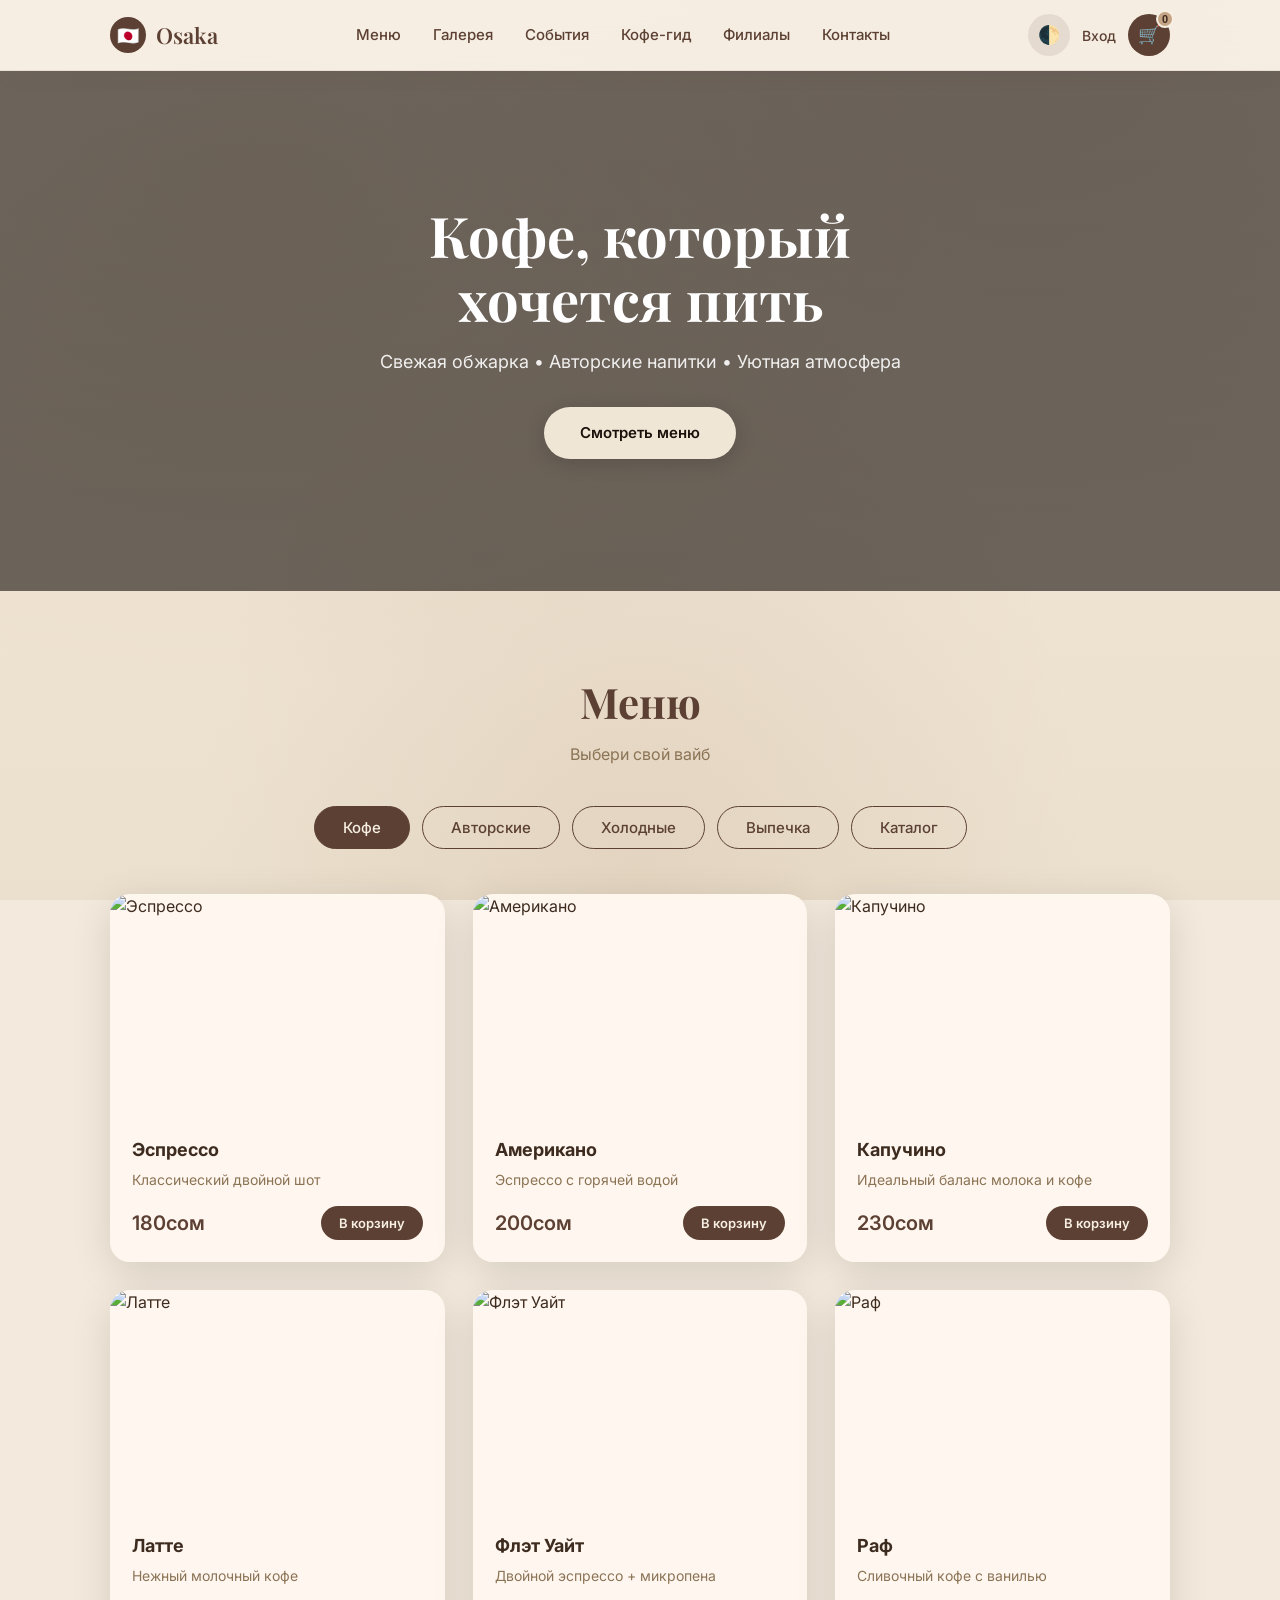
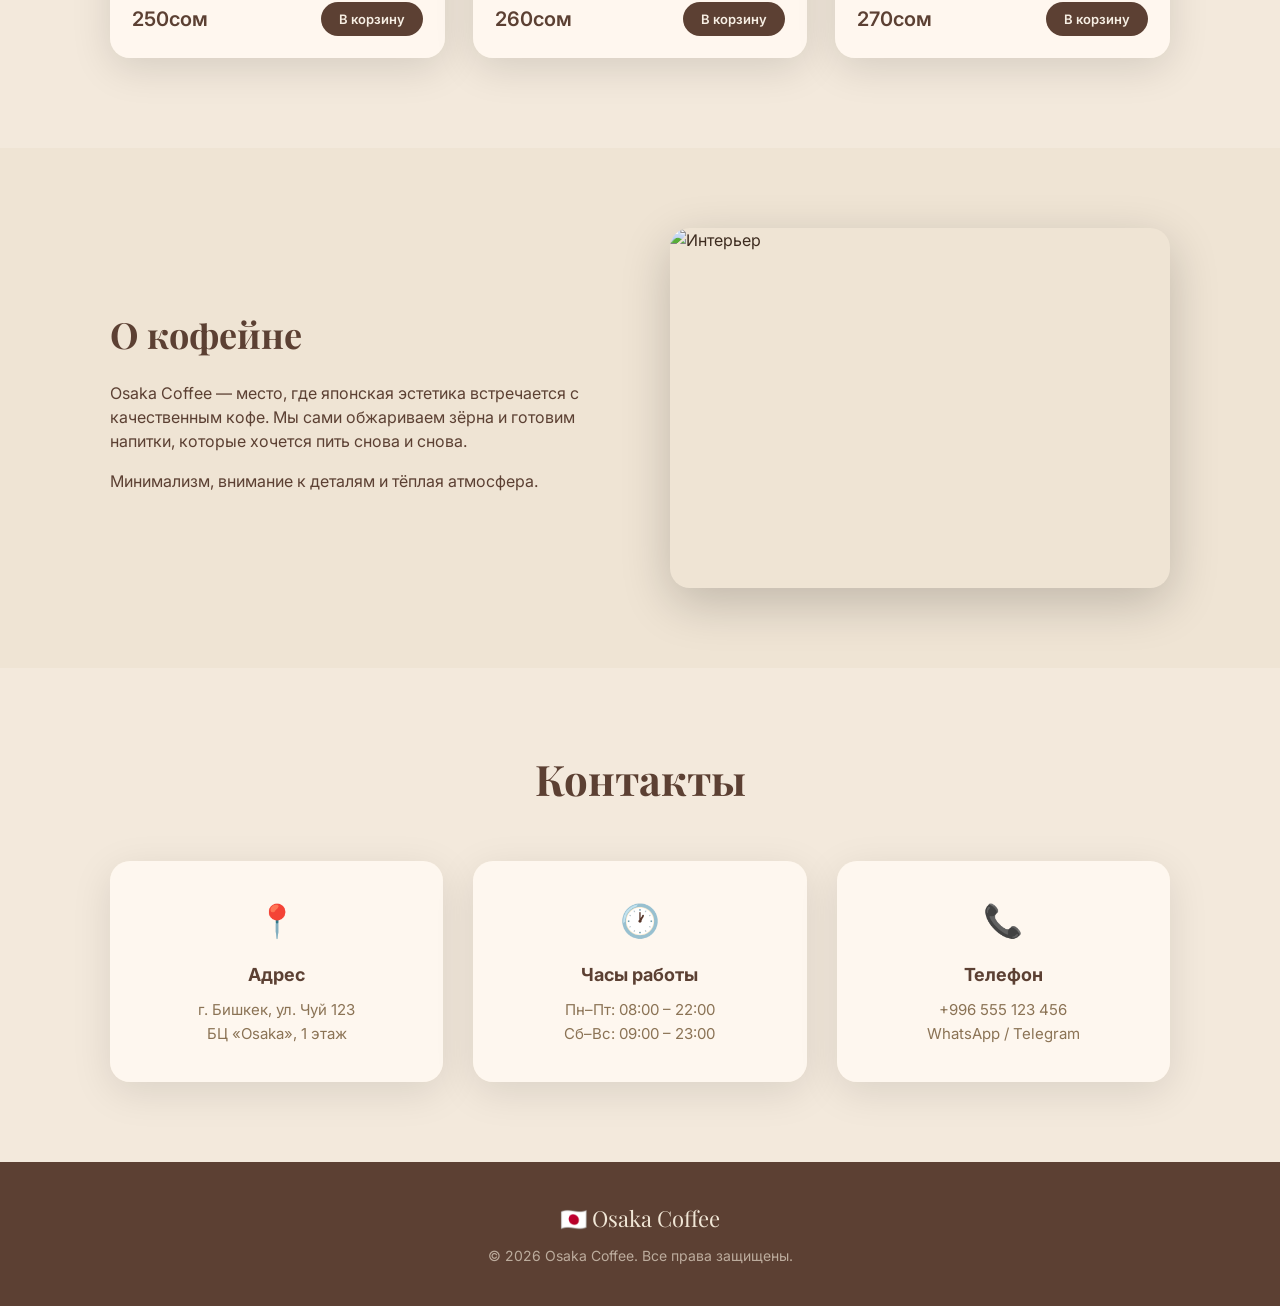
==== commit 8f36987c: "Update print statement from 'Hello' to 'Goodbye'" ====
--- a/index.html
+++ b/index.html
@@ -69,73 +69,73 @@
             <!-- Кофе -->
             <div class="tab-content active" id="coffee">
                 <div class="menu-grid">
-                    <div class="card" data-name="Эспрессо" data-desc="Классический двойной шот эспрессо. Насыщенный, плотный, с богатой крема." data-price="180 ₽" data-img="https://images.unsplash.com/photo-1514432324607-a09d9b4aefdd?w=800&h=800&fit=crop">
+                    <div class="card" data-name="Эспрессо" data-desc="Классический двойной шот эспрессо. Насыщенный, плотный, с богатой крема." data-price="180сом" data-img="https://images.unsplash.com/photo-1514432324607-a09d9b4aefdd?w=800&h=800&fit=crop">
                         <div class="card-img"><img src="https://images.unsplash.com/photo-1514432324607-a09d9b4aefdd?w=800&h=800&fit=crop" alt="Эспрессо"></div>
                         <div class="card-body">
                             <h3>Эспрессо</h3>
                             <p>Классический двойной шот</p>
                             <div class="card-footer">
-                                <div class="price">180 ₽</div>
-                                <button class="btn btn-sm add-to-cart">В корзину</button>
-                            </div>
-                        </div>
-                    </div>
-
-                    <div class="card" data-name="Американо" data-desc="Эспрессо, разбавленный горячей водой. Мягкий и чистый вкус." data-price="200 ₽" data-img="https://images.unsplash.com/photo-1497935586351-b67a49e012bf?w=800&h=800&fit=crop">
+                                <div class="price">180сом</div>
+                                <button class="btn btn-sm add-to-cart">В корзину</button>
+                            </div>
+                        </div>
+                    </div>
+
+                    <div class="card" data-name="Американо" data-desc="Эспрессо, разбавленный горячей водой. Мягкий и чистый вкус." data-price="200сом" data-img="https://images.unsplash.com/photo-1497935586351-b67a49e012bf?w=800&h=800&fit=crop">
                         <div class="card-img"><img src="https://images.unsplash.com/photo-1497935586351-b67a49e012bf?w=800&h=800&fit=crop" alt="Американо"></div>
                         <div class="card-body">
                             <h3>Американо</h3>
                             <p>Эспрессо с горячей водой</p>
                             <div class="card-footer">
-                                <div class="price">200 ₽</div>
-                                <button class="btn btn-sm add-to-cart">В корзину</button>
-                            </div>
-                        </div>
-                    </div>
-
-                    <div class="card" data-name="Капучино" data-desc="Идеальный баланс эспрессо, молока и нежной пены." data-price="230 ₽" data-img="https://images.unsplash.com/photo-1572442388796-11668a67e53d?w=800&h=800&fit=crop">
+                                <div class="price">200сом</div>
+                                <button class="btn btn-sm add-to-cart">В корзину</button>
+                            </div>
+                        </div>
+                    </div>
+
+                    <div class="card" data-name="Капучино" data-desc="Идеальный баланс эспрессо, молока и нежной пены." data-price="230сом" data-img="https://images.unsplash.com/photo-1572442388796-11668a67e53d?w=800&h=800&fit=crop">
                         <div class="card-img"><img src="https://images.unsplash.com/photo-1572442388796-11668a67e53d?w=800&h=800&fit=crop" alt="Капучино"></div>
                         <div class="card-body">
                             <h3>Капучино</h3>
                             <p>Идеальный баланс молока и кофе</p>
                             <div class="card-footer">
-                                <div class="price">230 ₽</div>
-                                <button class="btn btn-sm add-to-cart">В корзину</button>
-                            </div>
-                        </div>
-                    </div>
-
-                    <div class="card" data-name="Латте" data-desc="Мягкий и сливочный. Больше молока, меньше интенсивности." data-price="250 ₽" data-img="https://images.unsplash.com/photo-1561882468-aa0c629074c4?w=800&h=800&fit=crop">
+                                <div class="price">230сом</div>
+                                <button class="btn btn-sm add-to-cart">В корзину</button>
+                            </div>
+                        </div>
+                    </div>
+
+                    <div class="card" data-name="Латте" data-desc="Мягкий и сливочный. Больше молока, меньше интенсивности." data-price="250сом" data-img="https://images.unsplash.com/photo-1561882468-aa0c629074c4?w=800&h=800&fit=crop">
                         <div class="card-img"><img src="https://images.unsplash.com/photo-1561882468-aa0c629074c4?w=800&h=800&fit=crop" alt="Латте"></div>
                         <div class="card-body">
                             <h3>Латте</h3>
                             <p>Нежный молочный кофе</p>
                             <div class="card-footer">
-                                <div class="price">250 ₽</div>
-                                <button class="btn btn-sm add-to-cart">В корзину</button>
-                            </div>
-                        </div>
-                    </div>
-
-                    <div class="card" data-name="Флэт Уайт" data-desc="Двойной эспрессо и тонкая бархатистая микропена." data-price="260 ₽" data-img="https://images.unsplash.com/photo-1541167760496-1628856ab772?w=800&h=800&fit=crop">
+                                <div class="price">250сом</div>
+                                <button class="btn btn-sm add-to-cart">В корзину</button>
+                            </div>
+                        </div>
+                    </div>
+
+                    <div class="card" data-name="Флэт Уайт" data-desc="Двойной эспрессо и тонкая бархатистая микропена." data-price="260сом" data-img="https://images.unsplash.com/photo-1541167760496-1628856ab772?w=800&h=800&fit=crop">
                         <div class="card-img"><img src="https://images.unsplash.com/photo-1541167760496-1628856ab772?w=800&h=800&fit=crop" alt="Флэт Уайт"></div>
                         <div class="card-body">
                             <h3>Флэт Уайт</h3>
                             <p>Двойной эспрессо + микропена</p>
                             <div class="card-footer">
-                                <div class="price">260 ₽</div>
-                                <button class="btn btn-sm add-to-cart">В корзину</button>
-                            </div>
-                        </div>
-                    </div>
-
-                    <div class="card" data-name="Раф" data-desc="Сливочный кофе с ванилью." data-price="270 ₽" data-img="https://images.unsplash.com/photo-1570968915860-54d5c301fa9f?w=800&h=800&fit=crop">
+                                <div class="price">260сом</div>
+                                <button class="btn btn-sm add-to-cart">В корзину</button>
+                            </div>
+                        </div>
+                    </div>
+
+                    <div class="card" data-name="Раф" data-desc="Сливочный кофе с ванилью." data-price="270сом" data-img="https://images.unsplash.com/photo-1570968915860-54d5c301fa9f?w=800&h=800&fit=crop">
                         <div class="card-img"><img src="https://images.unsplash.com/photo-1570968915860-54d5c301fa9f?w=800&h=800&fit=crop" alt="Раф"></div>
                         <div class="card-body">
                             <h3>Раф</h3>
                             <p>Сливочный кофе с ванилью</p>
                             <div class="card-footer">
-                                <div class="price">270 ₽</div>
+                                <div class="price">270сом</div>
                                 <button class="btn btn-sm add-to-cart">В корзину</button>
                             </div>
                         </div>
@@ -146,46 +146,46 @@
             <!-- Авторские -->
             <div class="tab-content" id="signature">
                 <div class="menu-grid">
-                    <div class="card" data-name="Латте «Карамель»" data-desc="Латте с домашней солёной карамелью." data-price="280 ₽" data-img="https://images.unsplash.com/photo-1572442388796-11668a67e53d?w=800&h=800&fit=crop">
+                    <div class="card" data-name="Латте «Карамель»" data-desc="Латте с домашней солёной карамелью." data-price="280сом" data-img="https://images.unsplash.com/photo-1572442388796-11668a67e53d?w=800&h=800&fit=crop">
                         <div class="card-img"><img src="https://images.unsplash.com/photo-1572442388796-11668a67e53d?w=800&h=800&fit=crop" alt="Латте Карамель"></div>
                         <div class="card-body">
                             <h3>Латте «Карамель»</h3>
                             <p>С домашней солёной карамелью</p>
                             <div class="card-footer">
-                                <div class="price">280 ₽</div>
-                                <button class="btn btn-sm add-to-cart">В корзину</button>
-                            </div>
-                        </div>
-                    </div>
-                    <div class="card" data-name="Мокко" data-desc="Эспрессо, молоко и шоколад." data-price="300 ₽" data-img="https://images.unsplash.com/photo-1515823662972-da6a2e4d3008?w=800&h=800&fit=crop">
+                                <div class="price">280сом</div>
+                                <button class="btn btn-sm add-to-cart">В корзину</button>
+                            </div>
+                        </div>
+                    </div>
+                    <div class="card" data-name="Мокко" data-desc="Эспрессо, молоко и шоколад." data-price="300сом" data-img="https://images.unsplash.com/photo-1515823662972-da6a2e4d3008?w=800&h=800&fit=crop">
                         <div class="card-img"><img src="https://images.unsplash.com/photo-1515823662972-da6a2e4d3008?w=800&h=800&fit=crop" alt="Мокко"></div>
                         <div class="card-body">
                             <h3>Мокко</h3>
                             <p>Эспрессо, молоко и шоколад</p>
                             <div class="card-footer">
-                                <div class="price">300 ₽</div>
-                                <button class="btn btn-sm add-to-cart">В корзину</button>
-                            </div>
-                        </div>
-                    </div>
-                    <div class="card" data-name="Матча Латте" data-desc="Японский чай матча с молоком." data-price="290 ₽" data-img="https://images.unsplash.com/photo-1536256263959-770b48d82b0a?w=800&h=800&fit=crop">
+                                <div class="price">300сом</div>
+                                <button class="btn btn-sm add-to-cart">В корзину</button>
+                            </div>
+                        </div>
+                    </div>
+                    <div class="card" data-name="Матча Латте" data-desc="Японский чай матча с молоком." data-price="290сом" data-img="https://images.unsplash.com/photo-1536256263959-770b48d82b0a?w=800&h=800&fit=crop">
                         <div class="card-img"><img src="https://images.unsplash.com/photo-1536256263959-770b48d82b0a?w=800&h=800&fit=crop" alt="Матча Латте"></div>
                         <div class="card-body">
                             <h3>Матча Латте</h3>
                             <p>Японский чай матча премиум</p>
                             <div class="card-footer">
-                                <div class="price">290 ₽</div>
-                                <button class="btn btn-sm add-to-cart">В корзину</button>
-                            </div>
-                        </div>
-                    </div>
-                    <div class="card" data-name="Лавандовый Раф" data-desc="Сливочный раф с лавандой." data-price="310 ₽" data-img="https://images.unsplash.com/photo-1461023058943-07fcbe16d735?w=800&h=800&fit=crop">
+                                <div class="price">290сом</div>
+                                <button class="btn btn-sm add-to-cart">В корзину</button>
+                            </div>
+                        </div>
+                    </div>
+                    <div class="card" data-name="Лавандовый Раф" data-desc="Сливочный раф с лавандой." data-price="310сом" data-img="https://images.unsplash.com/photo-1461023058943-07fcbe16d735?w=800&h=800&fit=crop">
                         <div class="card-img"><img src="https://images.unsplash.com/photo-1461023058943-07fcbe16d735?w=800&h=800&fit=crop" alt="Лавандовый Раф"></div>
                         <div class="card-body">
                             <h3>Лавандовый Раф</h3>
                             <p>С лавандовым сиропом</p>
                             <div class="card-footer">
-                                <div class="price">310 ₽</div>
+                                <div class="price">310сом</div>
                                 <button class="btn btn-sm add-to-cart">В корзину</button>
                             </div>
                         </div>
@@ -196,46 +196,46 @@
             <!-- Холодные -->
             <div class="tab-content" id="cold">
                 <div class="menu-grid">
-                    <div class="card" data-name="Айс Латте" data-desc="Холодный латте со льдом." data-price="270 ₽" data-img="https://images.unsplash.com/photo-1517701550927-30cf4ba1dba5?w=800&h=800&fit=crop">
+                    <div class="card" data-name="Айс Латте" data-desc="Холодный латте со льдом." data-price="270сом" data-img="https://images.unsplash.com/photo-1517701550927-30cf4ba1dba5?w=800&h=800&fit=crop">
                         <div class="card-img"><img src="https://images.unsplash.com/photo-1517701550927-30cf4ba1dba5?w=800&h=800&fit=crop" alt="Айс Латте"></div>
                         <div class="card-body">
                             <h3>Айс Латте</h3>
                             <p>Холодный латте со льдом</p>
                             <div class="card-footer">
-                                <div class="price">270 ₽</div>
-                                <button class="btn btn-sm add-to-cart">В корзину</button>
-                            </div>
-                        </div>
-                    </div>
-                    <div class="card" data-name="Бамбл" data-desc="Эспрессо + апельсиновый сок + лёд." data-price="290 ₽" data-img="https://images.unsplash.com/photo-1556679343-c7306c1976bc?w=800&h=800&fit=crop">
+                                <div class="price">270сом</div>
+                                <button class="btn btn-sm add-to-cart">В корзину</button>
+                            </div>
+                        </div>
+                    </div>
+                    <div class="card" data-name="Бамбл" data-desc="Эспрессо + апельсиновый сок + лёд." data-price="290сом" data-img="https://images.unsplash.com/photo-1556679343-c7306c1976bc?w=800&h=800&fit=crop">
                         <div class="card-img"><img src="https://images.unsplash.com/photo-1556679343-c7306c1976bc?w=800&h=800&fit=crop" alt="Бамбл"></div>
                         <div class="card-body">
                             <h3>Бамбл</h3>
                             <p>Эспрессо и апельсиновый сок</p>
                             <div class="card-footer">
-                                <div class="price">290 ₽</div>
-                                <button class="btn btn-sm add-to-cart">В корзину</button>
-                            </div>
-                        </div>
-                    </div>
-                    <div class="card" data-name="Эспрессо Тоник" data-desc="Эспрессо с тоником и льдом." data-price="280 ₽" data-img="https://images.unsplash.com/photo-1495474472287-4d71bcdd2085?w=800&h=800&fit=crop">
+                                <div class="price">290сом</div>
+                                <button class="btn btn-sm add-to-cart">В корзину</button>
+                            </div>
+                        </div>
+                    </div>
+                    <div class="card" data-name="Эспрессо Тоник" data-desc="Эспрессо с тоником и льдом." data-price="280сом" data-img="https://images.unsplash.com/photo-1495474472287-4d71bcdd2085?w=800&h=800&fit=crop">
                         <div class="card-img"><img src="https://images.unsplash.com/photo-1495474472287-4d71bcdd2085?w=800&h=800&fit=crop" alt="Эспрессо Тоник"></div>
                         <div class="card-body">
                             <h3>Эспрессо Тоник</h3>
                             <p>Кофе с тоником</p>
                             <div class="card-footer">
-                                <div class="price">280 ₽</div>
-                                <button class="btn btn-sm add-to-cart">В корзину</button>
-                            </div>
-                        </div>
-                    </div>
-                    <div class="card" data-name="Колд Брю" data-desc="Холодное заваривание 12 часов." data-price="300 ₽" data-img="https://images.unsplash.com/photo-1517701550927-30cf4ba1dba5?w=800&h=800&fit=crop">
+                                <div class="price">280сом</div>
+                                <button class="btn btn-sm add-to-cart">В корзину</button>
+                            </div>
+                        </div>
+                    </div>
+                    <div class="card" data-name="Колд Брю" data-desc="Холодное заваривание 12 часов." data-price="300сом" data-img="https://images.unsplash.com/photo-1517701550927-30cf4ba1dba5?w=800&h=800&fit=crop">
                         <div class="card-img"><img src="https://images.unsplash.com/photo-1517701550927-30cf4ba1dba5?w=800&h=800&fit=crop" alt="Колд Брю"></div>
                         <div class="card-body">
                             <h3>Колд Брю</h3>
                             <p>Холодное заваривание 12 часов</p>
                             <div class="card-footer">
-                                <div class="price">300 ₽</div>
+                                <div class="price">300сом</div>
                                 <button class="btn btn-sm add-to-cart">В корзину</button>
                             </div>
                         </div>
@@ -246,101 +246,101 @@
             <!-- Выпечка -->
             <div class="tab-content" id="food">
                 <div class="menu-grid">
-                    <div class="card" data-name="Круассан классический" data-desc="Свежий слоёный круассан." data-price="190 ₽" data-img="https://images.unsplash.com/photo-1555507036-ab1f4038808a?w=800&h=800&fit=crop">
+                    <div class="card" data-name="Круассан классический" data-desc="Свежий слоёный круассан." data-price="190сом" data-img="https://images.unsplash.com/photo-1555507036-ab1f4038808a?w=800&h=800&fit=crop">
                         <div class="card-img"><img src="https://images.unsplash.com/photo-1555507036-ab1f4038808a?w=800&h=800&fit=crop" alt="Круассан"></div>
                         <div class="card-body">
                             <h3>Круассан классический</h3>
                             <p>Свежая выпечка</p>
                             <div class="card-footer">
-                                <div class="price">190 ₽</div>
-                                <button class="btn btn-sm add-to-cart">В корзину</button>
-                            </div>
-                        </div>
-                    </div>
-                    <div class="card" data-name="Круассан с миндалём" data-desc="С миндальным кремом." data-price="240 ₽" data-img="https://images.unsplash.com/photo-1623334044303-241021148421?w=800&h=800&fit=crop">
+                                <div class="price">190сом</div>
+                                <button class="btn btn-sm add-to-cart">В корзину</button>
+                            </div>
+                        </div>
+                    </div>
+                    <div class="card" data-name="Круассан с миндалём" data-desc="С миндальным кремом." data-price="240сом" data-img="https://images.unsplash.com/photo-1623334044303-241021148421?w=800&h=800&fit=crop">
                         <div class="card-img"><img src="https://images.unsplash.com/photo-1623334044303-241021148421?w=800&h=800&fit=crop" alt="Миндальный круассан"></div>
                         <div class="card-body">
                             <h3>Круассан с миндалём</h3>
                             <p>С миндальным кремом</p>
                             <div class="card-footer">
-                                <div class="price">240 ₽</div>
-                                <button class="btn btn-sm add-to-cart">В корзину</button>
-                            </div>
-                        </div>
-                    </div>
-                    <div class="card" data-name="Синабон" data-desc="С корицей и глазурью." data-price="260 ₽" data-img="https://images.unsplash.com/photo-1509365465985-25d11c17e812?w=800&h=800&fit=crop">
+                                <div class="price">240сом</div>
+                                <button class="btn btn-sm add-to-cart">В корзину</button>
+                            </div>
+                        </div>
+                    </div>
+                    <div class="card" data-name="Синабон" data-desc="С корицей и глазурью." data-price="260сом" data-img="https://images.unsplash.com/photo-1509365465985-25d11c17e812?w=800&h=800&fit=crop">
                         <div class="card-img"><img src="https://images.unsplash.com/photo-1509365465985-25d11c17e812?w=800&h=800&fit=crop" alt="Синабон"></div>
                         <div class="card-body">
                             <h3>Синабон</h3>
                             <p>С корицей и глазурью</p>
                             <div class="card-footer">
-                                <div class="price">260 ₽</div>
-                                <button class="btn btn-sm add-to-cart">В корзину</button>
-                            </div>
-                        </div>
-                    </div>
-                    <div class="card" data-name="Чизкейк Нью-Йорк" data-desc="Классический плотный чизкейк." data-price="320 ₽" data-img="https://images.unsplash.com/photo-1533134242443-d4fd215305ad?w=800&h=800&fit=crop">
+                                <div class="price">260сом</div>
+                                <button class="btn btn-sm add-to-cart">В корзину</button>
+                            </div>
+                        </div>
+                    </div>
+                    <div class="card" data-name="Чизкейк Нью-Йорк" data-desc="Классический плотный чизкейк." data-price="320сом" data-img="https://images.unsplash.com/photo-1533134242443-d4fd215305ad?w=800&h=800&fit=crop">
                         <div class="card-img"><img src="https://images.unsplash.com/photo-1533134242443-d4fd215305ad?w=800&h=800&fit=crop" alt="Чизкейк"></div>
                         <div class="card-body">
                             <h3>Чизкейк Нью-Йорк</h3>
                             <p>Классический</p>
                             <div class="card-footer">
-                                <div class="price">320 ₽</div>
-                                <button class="btn btn-sm add-to-cart">В корзину</button>
-                            </div>
-                        </div>
-                    </div>
-                    <div class="card" data-name="Брауни" data-desc="Шоколадный брауни." data-price="220 ₽" data-img="https://images.unsplash.com/photo-1606313564200-e75d5e30476c?w=800&h=800&fit=crop">
+                                <div class="price">320сом</div>
+                                <button class="btn btn-sm add-to-cart">В корзину</button>
+                            </div>
+                        </div>
+                    </div>
+                    <div class="card" data-name="Брауни" data-desc="Шоколадный брауни." data-price="220сом" data-img="https://images.unsplash.com/photo-1606313564200-e75d5e30476c?w=800&h=800&fit=crop">
                         <div class="card-img"><img src="https://images.unsplash.com/photo-1606313564200-e75d5e30476c?w=800&h=800&fit=crop" alt="Брауни"></div>
                         <div class="card-body">
                             <h3>Брауни</h3>
                             <p>Шоколадный</p>
                             <div class="card-footer">
-                                <div class="price">220 ₽</div>
-                                <button class="btn btn-sm add-to-cart">В корзину</button>
-                            </div>
-                        </div>
-                    </div>
-                    <div class="card" data-name="Тирамису" data-desc="С маскарпоне и кофе." data-price="340 ₽" data-img="https://images.unsplash.com/photo-1571877227200-a0d98ea607e9?w=800&h=800&fit=crop">
+                                <div class="price">220сом</div>
+                                <button class="btn btn-sm add-to-cart">В корзину</button>
+                            </div>
+                        </div>
+                    </div>
+                    <div class="card" data-name="Тирамису" data-desc="С маскарпоне и кофе." data-price="340сом" data-img="https://images.unsplash.com/photo-1571877227200-a0d98ea607e9?w=800&h=800&fit=crop">
                         <div class="card-img"><img src="https://images.unsplash.com/photo-1571877227200-a0d98ea607e9?w=800&h=800&fit=crop" alt="Тирамису"></div>
                         <div class="card-body">
                             <h3>Тирамису</h3>
                             <p>С маскарпоне</p>
                             <div class="card-footer">
-                                <div class="price">340 ₽</div>
-                                <button class="btn btn-sm add-to-cart">В корзину</button>
-                            </div>
-                        </div>
-                    </div>
-                    <div class="card" data-name="Сэндвич с курицей" data-desc="На чиабатте с овощами." data-price="290 ₽" data-img="https://images.unsplash.com/photo-1528735602780-2552fd46c7af?w=800&h=800&fit=crop">
+                                <div class="price">340сом</div>
+                                <button class="btn btn-sm add-to-cart">В корзину</button>
+                            </div>
+                        </div>
+                    </div>
+                    <div class="card" data-name="Сэндвич с курицей" data-desc="На чиабатте с овощами." data-price="290сом" data-img="https://images.unsplash.com/photo-1528735602780-2552fd46c7af?w=800&h=800&fit=crop">
                         <div class="card-img"><img src="https://images.unsplash.com/photo-1528735602780-2552fd46c7af?w=800&h=800&fit=crop" alt="Сэндвич"></div>
                         <div class="card-body">
                             <h3>Сэндвич с курицей</h3>
                             <p>На чиабатте</p>
                             <div class="card-footer">
-                                <div class="price">290 ₽</div>
-                                <button class="btn btn-sm add-to-cart">В корзину</button>
-                            </div>
-                        </div>
-                    </div>
-                    <div class="card" data-name="Авокадо тост" data-desc="С яйцом пашот." data-price="310 ₽" data-img="https://images.unsplash.com/photo-1482049016688-2d3e1b311543?w=800&h=800&fit=crop">
+                                <div class="price">290сом</div>
+                                <button class="btn btn-sm add-to-cart">В корзину</button>
+                            </div>
+                        </div>
+                    </div>
+                    <div class="card" data-name="Авокадо тост" data-desc="С яйцом пашот." data-price="310сом" data-img="https://images.unsplash.com/photo-1482049016688-2d3e1b311543?w=800&h=800&fit=crop">
                         <div class="card-img"><img src="https://images.unsplash.com/photo-1482049016688-2d3e1b311543?w=800&h=800&fit=crop" alt="Авокадо тост"></div>
                         <div class="card-body">
                             <h3>Авокадо тост</h3>
                             <p>С яйцом пашот</p>
                             <div class="card-footer">
-                                <div class="price">310 ₽</div>
-                                <button class="btn btn-sm add-to-cart">В корзину</button>
-                            </div>
-                        </div>
-                    </div>
-                    <div class="card" data-name="Панкейки" data-desc="С ягодами и сиропом." data-price="280 ₽" data-img="https://images.unsplash.com/photo-1567620905732-2d1ec7ab7445?w=800&h=800&fit=crop">
+                                <div class="price">310сом</div>
+                                <button class="btn btn-sm add-to-cart">В корзину</button>
+                            </div>
+                        </div>
+                    </div>
+                    <div class="card" data-name="Панкейки" data-desc="С ягодами и сиропом." data-price="280сом" data-img="https://images.unsplash.com/photo-1567620905732-2d1ec7ab7445?w=800&h=800&fit=crop">
                         <div class="card-img"><img src="https://images.unsplash.com/photo-1567620905732-2d1ec7ab7445?w=800&h=800&fit=crop" alt="Панкейки"></div>
                         <div class="card-body">
                             <h3>Панкейки</h3>
                             <p>С ягодами и сиропом</p>
                             <div class="card-footer">
-                                <div class="price">280 ₽</div>
+                                <div class="price">280сом</div>
                                 <button class="btn btn-sm add-to-cart">В корзину</button>
                             </div>
                         </div>
@@ -351,68 +351,68 @@
             <!-- Каталог -->
             <div class="tab-content" id="catalog">
                 <div class="menu-grid">
-                    <div class="card" data-name="Эфиопия Yirgacheffe" data-desc="Светлая обжарка. Цветочные ноты." data-price="890 ₽" data-img="https://images.unsplash.com/photo-1559056199-641a0ac8b55e?w=800&h=800&fit=crop">
+                    <div class="card" data-name="Эфиопия Yirgacheffe" data-desc="Светлая обжарка. Цветочные ноты." data-price="890сом" data-img="https://images.unsplash.com/photo-1559056199-641a0ac8b55e?w=800&h=800&fit=crop">
                         <div class="card-img"><img src="https://images.unsplash.com/photo-1559056199-641a0ac8b55e?w=800&h=800&fit=crop" alt="Эфиопия"></div>
                         <div class="card-body">
                             <h3>Эфиопия Yirgacheffe</h3>
                             <p>250 г • Светлая обжарка</p>
                             <div class="card-footer">
-                                <div class="price">890 ₽</div>
-                                <button class="btn btn-sm add-to-cart">В корзину</button>
-                            </div>
-                        </div>
-                    </div>
-                    <div class="card" data-name="Колумбия Supremo" data-desc="Средняя обжарка. Шоколад и орех." data-price="790 ₽" data-img="https://images.unsplash.com/photo-1447933601403-0c6688de566e?w=800&h=800&fit=crop">
+                                <div class="price">890сом</div>
+                                <button class="btn btn-sm add-to-cart">В корзину</button>
+                            </div>
+                        </div>
+                    </div>
+                    <div class="card" data-name="Колумбия Supremo" data-desc="Средняя обжарка. Шоколад и орех." data-price="790сом" data-img="https://images.unsplash.com/photo-1447933601403-0c6688de566e?w=800&h=800&fit=crop">
                         <div class="card-img"><img src="https://images.unsplash.com/photo-1447933601403-0c6688de566e?w=800&h=800&fit=crop" alt="Колумбия"></div>
                         <div class="card-body">
                             <h3>Колумбия Supremo</h3>
                             <p>250 г • Средняя обжарка</p>
                             <div class="card-footer">
-                                <div class="price">790 ₽</div>
-                                <button class="btn btn-sm add-to-cart">В корзину</button>
-                            </div>
-                        </div>
-                    </div>
-                    <div class="card" data-name="Бразилия Santos" data-desc="Тёмная обжарка. Какао." data-price="720 ₽" data-img="https://images.unsplash.com/photo-1610889556528-9a770e32642f?w=800&h=800&fit=crop">
+                                <div class="price">790сом</div>
+                                <button class="btn btn-sm add-to-cart">В корзину</button>
+                            </div>
+                        </div>
+                    </div>
+                    <div class="card" data-name="Бразилия Santos" data-desc="Тёмная обжарка. Какао." data-price="720сом" data-img="https://images.unsplash.com/photo-1610889556528-9a770e32642f?w=800&h=800&fit=crop">
                         <div class="card-img"><img src="https://images.unsplash.com/photo-1610889556528-9a770e32642f?w=800&h=800&fit=crop" alt="Бразилия"></div>
                         <div class="card-body">
                             <h3>Бразилия Santos</h3>
                             <p>250 г • Тёмная обжарка</p>
                             <div class="card-footer">
-                                <div class="price">720 ₽</div>
-                                <button class="btn btn-sm add-to-cart">В корзину</button>
-                            </div>
-                        </div>
-                    </div>
-                    <div class="card" data-name="Сироп «Ваниль»" data-desc="Натуральный ванильный сироп." data-price="450 ₽" data-img="https://images.unsplash.com/photo-1596040033229-a9821ebd058d?w=800&h=800&fit=crop">
+                                <div class="price">720сом</div>
+                                <button class="btn btn-sm add-to-cart">В корзину</button>
+                            </div>
+                        </div>
+                    </div>
+                    <div class="card" data-name="Сироп «Ваниль»" data-desc="Натуральный ванильный сироп." data-price="450сом" data-img="https://images.unsplash.com/photo-1596040033229-a9821ebd058d?w=800&h=800&fit=crop">
                         <div class="card-img"><img src="https://images.unsplash.com/photo-1596040033229-a9821ebd058d?w=800&h=800&fit=crop" alt="Сироп Ваниль"></div>
                         <div class="card-body">
                             <h3>Сироп «Ваниль»</h3>
                             <p>1 л • Натуральный</p>
                             <div class="card-footer">
-                                <div class="price">450 ₽</div>
-                                <button class="btn btn-sm add-to-cart">В корзину</button>
-                            </div>
-                        </div>
-                    </div>
-                    <div class="card" data-name="Сироп «Карамель»" data-desc="Солёная карамель." data-price="480 ₽" data-img="https://images.unsplash.com/photo-1587049352846-4a222e784d38?w=800&h=800&fit=crop">
+                                <div class="price">450сом</div>
+                                <button class="btn btn-sm add-to-cart">В корзину</button>
+                            </div>
+                        </div>
+                    </div>
+                    <div class="card" data-name="Сироп «Карамель»" data-desc="Солёная карамель." data-price="480сом" data-img="https://images.unsplash.com/photo-1587049352846-4a222e784d38?w=800&h=800&fit=crop">
                         <div class="card-img"><img src="https://images.unsplash.com/photo-1587049352846-4a222e784d38?w=800&h=800&fit=crop" alt="Сироп Карамель"></div>
                         <div class="card-body">
                             <h3>Сироп «Карамель»</h3>
                             <p>1 л • Солёная карамель</p>
                             <div class="card-footer">
-                                <div class="price">480 ₽</div>
-                                <button class="btn btn-sm add-to-cart">В корзину</button>
-                            </div>
-                        </div>
-                    </div>
-                    <div class="card" data-name="Матча премиум" data-desc="Церемониальный японский матча." data-price="1200 ₽" data-img="https://images.unsplash.com/photo-1564890367538-355eadbc0b2d?w=800&h=800&fit=crop">
+                                <div class="price">480сом</div>
+                                <button class="btn btn-sm add-to-cart">В корзину</button>
+                            </div>
+                        </div>
+                    </div>
+                    <div class="card" data-name="Матча премиум" data-desc="Церемониальный японский матча." data-price="1200сом" data-img="https://images.unsplash.com/photo-1564890367538-355eadbc0b2d?w=800&h=800&fit=crop">
                         <div class="card-img"><img src="https://images.unsplash.com/photo-1564890367538-355eadbc0b2d?w=800&h=800&fit=crop" alt="Матча"></div>
                         <div class="card-body">
                             <h3>Матча премиум</h3>
                             <p>50 г • Ceremonial grade</p>
                             <div class="card-footer">
-                                <div class="price">1200 ₽</div>
+                                <div class="price">1200сом</div>
                                 <button class="btn btn-sm add-to-cart">В корзину</button>
                             </div>
                         </div>
@@ -497,7 +497,7 @@
             <div class="cart-footer">
                 <div class="cart-total">
                     <span>Итого:</span>
-                    <strong id="cart-total">0 ₽</strong>
+                    <strong id="cart-total">0сом</strong>
                 </div>
                 <button class="btn btn-primary" id="cart-checkout">Оформить заказ</button>
             </div>
@@ -514,7 +514,7 @@
             <div class="receipt-body" id="receipt-body"></div>
             <div class="receipt-total">
                 <span>Итого</span>
-                <strong id="receipt-total">0 ₽</strong>
+                <strong id="receipt-total">0сом</strong>
             </div>
             <div class="receipt-footer">
                 <p>Спасибо за заказ!</p>
